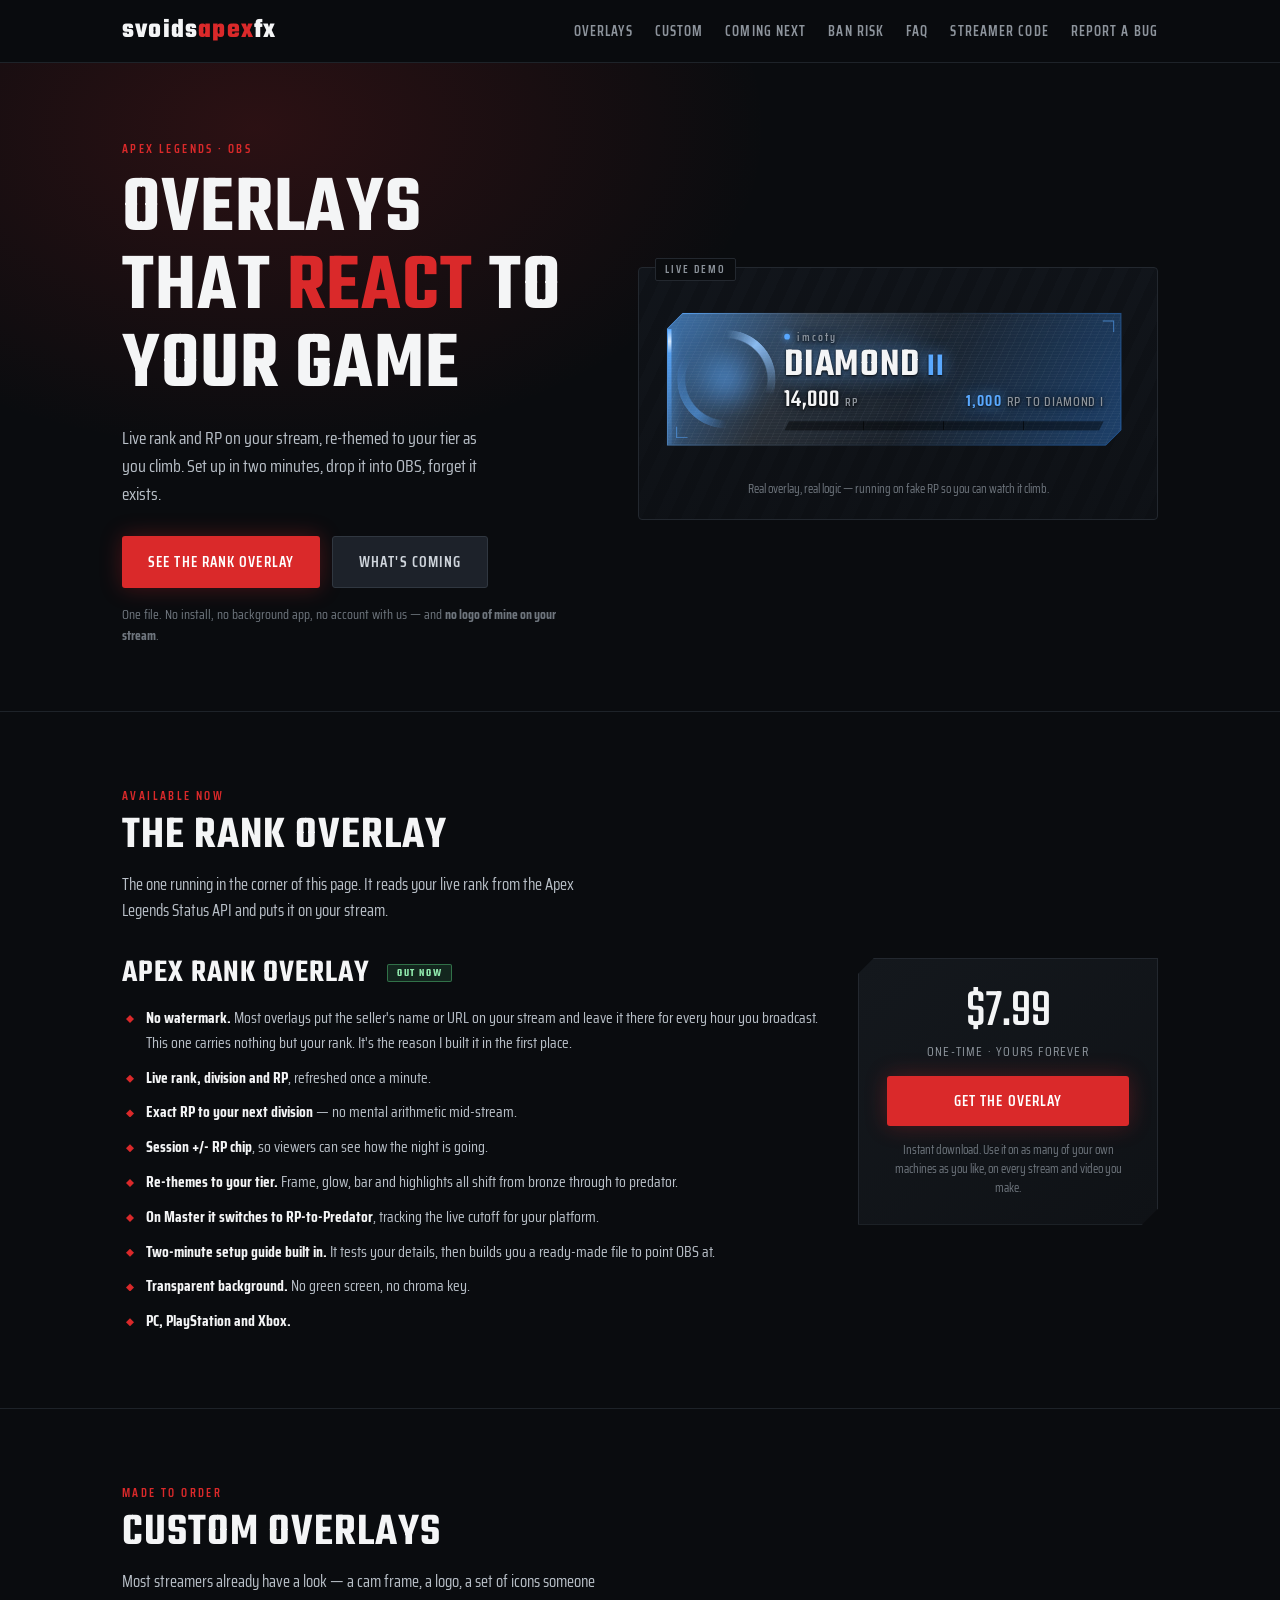
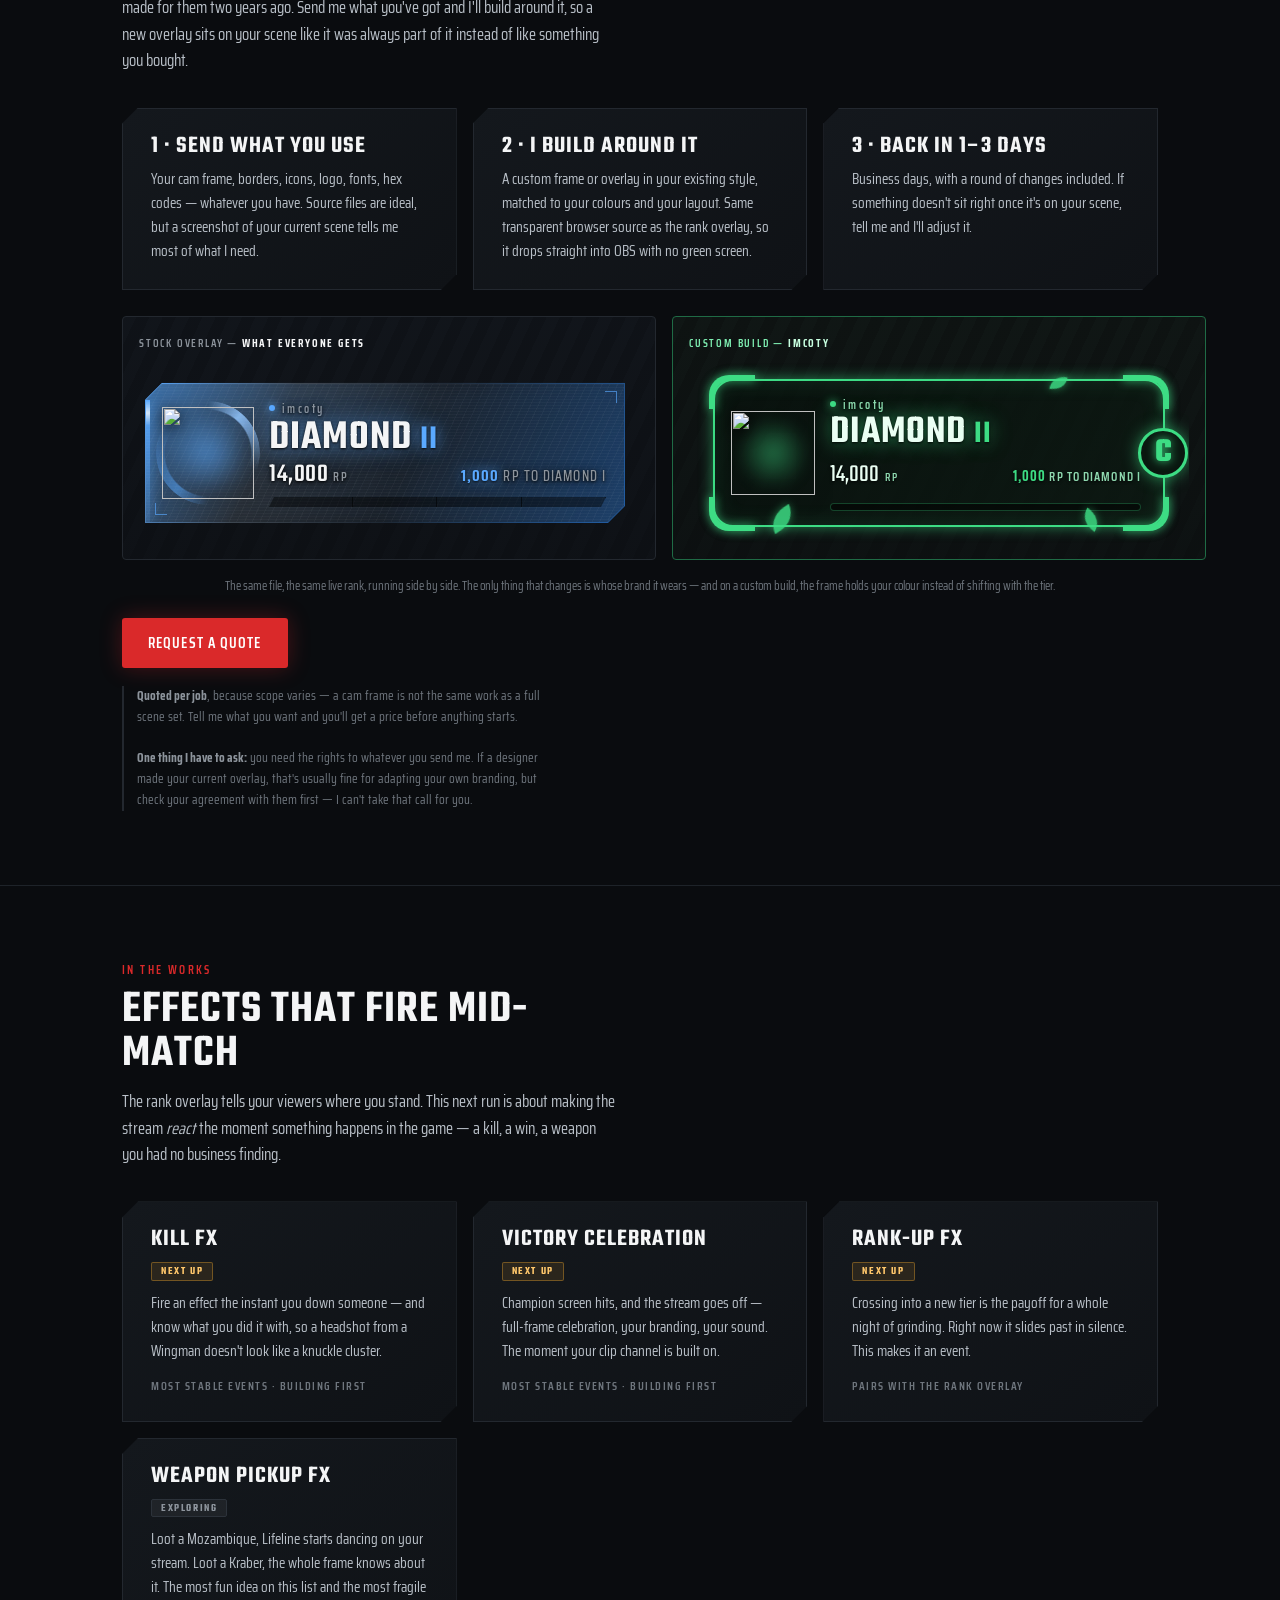
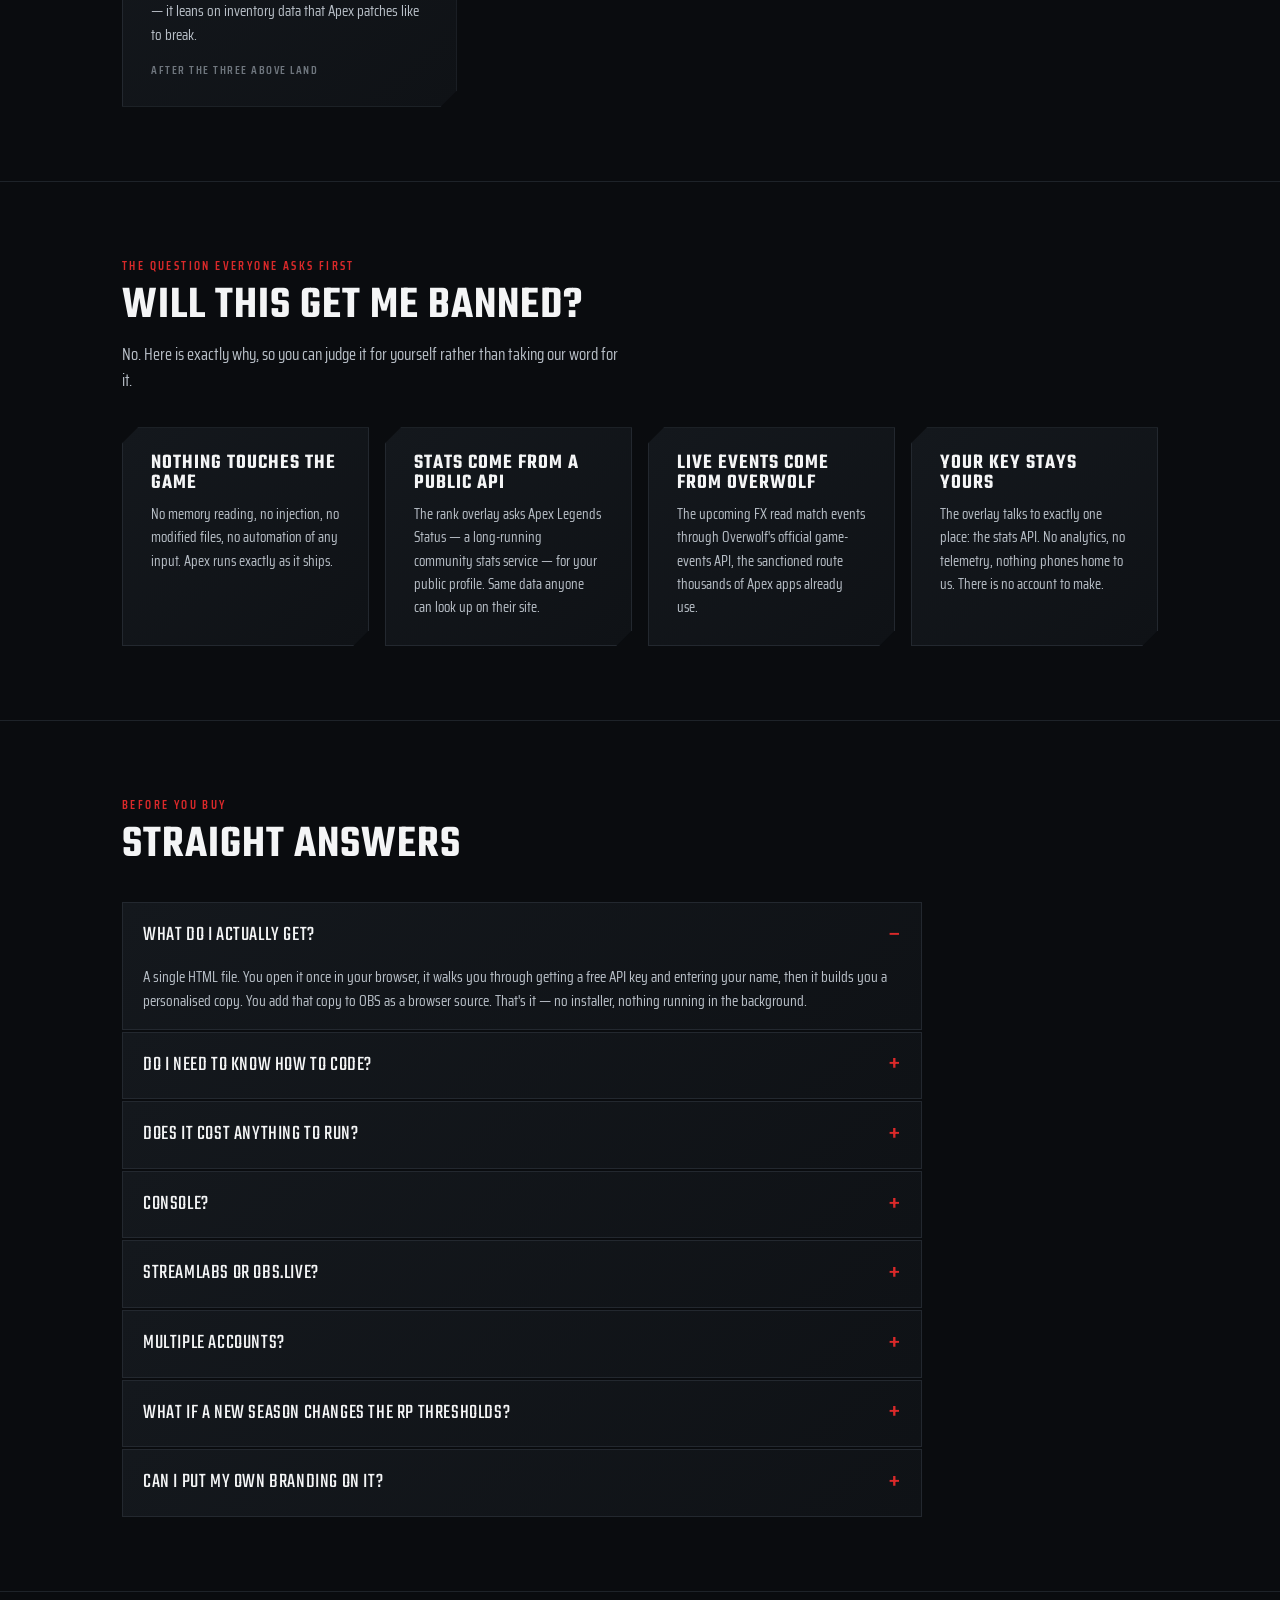
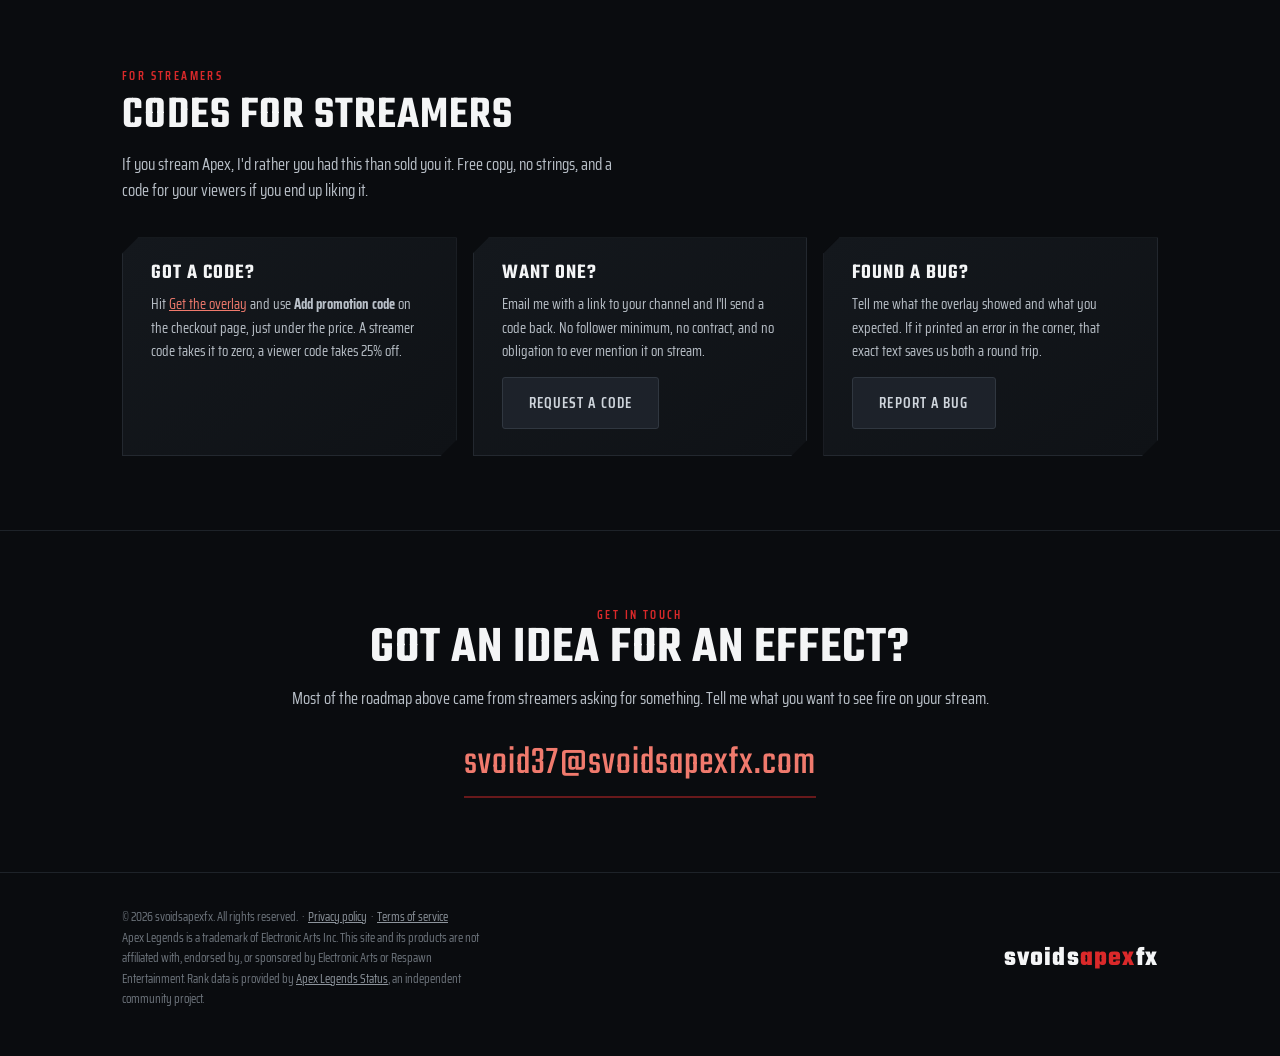
==== index.html @ 945fd7d3 "Show stock and custom builds side by side The custom example on its own asked the visitor to imagine" ====
<!DOCTYPE html>
<html lang="en">
<head>
<meta charset="UTF-8">
<meta name="viewport" content="width=device-width, initial-scale=1">
<title>svoidsapexfx — Apex Legends overlays &amp; stream FX</title>
<meta name="description" content="Live Apex Legends rank overlays and event-triggered stream effects for OBS. Built for streamers. No injection, no game memory, no ban risk.">

<!-- Open Graph / social preview -->
<meta property="og:title" content="svoidsapexfx — Apex Legends overlays &amp; stream FX">
<meta property="og:description" content="Live Apex Legends rank overlays and event-triggered stream effects for OBS.">
<meta property="og:type" content="website">
<meta property="og:url" content="https://svoidsapexfx.com/">

<link rel="preconnect" href="https://fonts.googleapis.com">
<link rel="preconnect" href="https://fonts.gstatic.com" crossorigin>
<link href="https://fonts.googleapis.com/css2?family=Teko:wght@400;500;600;700&family=Saira+Condensed:wght@400;500;600;700&display=swap" rel="stylesheet">

<style>
/* =================================================================
   svoidsapexfx.com
   Single-page site. No build step, no dependencies beyond the fonts.
   The palette and panel shapes deliberately match the rank overlay
   itself, so the site and the product look like one thing.
   ================================================================= */

:root {
  /* re-themed live by the demo widget, same as the real overlay */
  --accent: #da292a;
  --accent-rgb: 218 41 42;
  --accent-lt: #f07a6d;
  --accent-dim: #8f1d1e;

  --bg: #0a0c0f;
  --bg-2: #0d1014;
  --panel-a: #14181d;
  --panel-b: #0f1216;
  --line: #23282f;
  --line-soft: #1e2329;

  --text: #f4f5f6;
  --text-2: #b9c0c8;
  --text-3: #8d949c;
  --text-4: #6f767e;

  --display: 'Teko', 'Oswald', 'Arial Narrow', sans-serif;
  --ui: 'Saira Condensed', 'Roboto Condensed', system-ui, sans-serif;

  --wrap: 1080px;
}

* { margin: 0; padding: 0; box-sizing: border-box; }

html { scroll-behavior: smooth; }

body {
  background: var(--bg);
  color: var(--text);
  font-family: var(--ui);
  font-size: 16px;
  line-height: 1.6;
  -webkit-font-smoothing: antialiased;
  overflow-x: hidden;
}

a { color: var(--accent-lt); }

.wrap { width: 100%; max-width: var(--wrap); margin: 0 auto; padding: 0 22px; }

h1, h2, h3 {
  font-family: var(--display);
  font-weight: 600;
  line-height: .95;
  letter-spacing: 1px;
  text-transform: uppercase;
}

.eyebrow {
  font-size: 12px;
  font-weight: 600;
  letter-spacing: 2.4px;
  text-transform: uppercase;
  color: var(--accent);
}

/* ---------------- nav ---------------- */
.nav {
  position: sticky;
  top: 0;
  z-index: 50;
  background: rgba(10, 12, 15, .82);
  backdrop-filter: blur(10px);
  border-bottom: 1px solid var(--line-soft);
}
.nav .wrap {
  display: flex;
  align-items: center;
  gap: 26px;
  height: 62px;
}
.brand {
  font-family: var(--display);
  font-size: 27px;
  font-weight: 700;
  letter-spacing: 1.2px;
  text-transform: lowercase;
  color: var(--text);
  text-decoration: none;
  white-space: nowrap;
}
.brand span { color: var(--accent); }
.nav nav { margin-left: auto; display: flex; gap: 22px; }
.nav nav a {
  font-size: 14px;
  font-weight: 600;
  letter-spacing: 1.1px;
  text-transform: uppercase;
  color: var(--text-3);
  text-decoration: none;
}
.nav nav a:hover { color: var(--text); }

/* ---------------- buttons ---------------- */
.btn {
  display: inline-flex;
  align-items: center;
  justify-content: center;
  gap: 9px;
  font-family: var(--ui);
  font-size: 15px;
  font-weight: 600;
  letter-spacing: 1.1px;
  text-transform: uppercase;
  padding: 13px 26px;
  border: 0;
  border-radius: 3px;
  text-decoration: none;
  cursor: pointer;
  transition: filter .18s ease, transform .12s ease;
}
.btn:hover { filter: brightness(1.15); }
.btn:active { transform: translateY(1px); }
.btn.primary { background: var(--accent); color: #fff; box-shadow: 0 0 22px rgba(var(--accent-rgb) / .3); }
.btn.ghost { background: #1d222a; color: #cfd5dc; border: 1px solid #303740; }
.btn-row { display: flex; flex-wrap: wrap; gap: 12px; }

/* ---------------- panels ---------------- */
.panel {
  background: linear-gradient(140deg, var(--panel-a), var(--panel-b));
  border: 1px solid var(--line);
  clip-path: polygon(16px 0, 100% 0, 100% calc(100% - 16px), calc(100% - 16px) 100%, 0 100%, 0 16px);
  padding: 26px 28px;
}

/* ---------------- hero ---------------- */
.hero {
  position: relative;
  padding: 76px 0 64px;
  border-bottom: 1px solid var(--line-soft);
  overflow: hidden;
}
.hero::before {
  content: "";
  position: absolute;
  inset: -40% 40% 40% -20%;
  background: radial-gradient(closest-side, rgba(var(--accent-rgb) / .16), transparent);
  pointer-events: none;
  transition: background .8s ease;
}
.hero .wrap { position: relative; }
.hero-grid {
  display: grid;
  grid-template-columns: 1fr minmax(0, 520px);
  gap: 54px;
  align-items: center;
}
.hero h1 {
  font-size: clamp(46px, 7vw, 82px);
  margin: 14px 0 0;
}
.hero h1 em {
  font-style: normal;
  color: var(--accent);
  transition: color .8s ease;
}
.hero .lede {
  font-size: 17.5px;
  color: var(--text-2);
  margin-top: 18px;
  max-width: 46ch;
}
.hero .btn-row { margin-top: 28px; }
.hero .under {
  margin-top: 16px;
  font-size: 13.5px;
  color: var(--text-4);
}

/* ---------------- live demo ----------------
   The widget below is the real overlay: same markup, same CSS, same
   animations, lifted from the product and scoped under .overlay-shell so
   it cannot collide with the site's own classes. It renders at its native
   500x180 and is scaled to fit by fit() in the script.
   -------------------------------------------------------------------- */
.demo-stage {
  position: relative;
  padding: 26px 22px 20px;
  border: 1px solid var(--line);
  border-radius: 4px;
  background:
    linear-gradient(rgba(10,12,15,.55), rgba(10,12,15,.72)),
    repeating-linear-gradient(115deg, #1a2029 0 12px, #151a22 12px 24px);
}
.demo-stage .tag {
  position: absolute;
  top: -10px;
  left: 16px;
  font-size: 11px;
  font-weight: 600;
  letter-spacing: 2px;
  text-transform: uppercase;
  color: var(--text-3);
  background: var(--bg);
  border: 1px solid var(--line);
  border-radius: 2px;
  padding: 2px 9px;
}
.demo-stage .caption {
  margin-top: 14px;
  font-size: 12.5px;
  color: var(--text-4);
  text-align: center;
}

.overlay-scale { position: relative; width: 100%; overflow: hidden; }

.overlay-shell {
  /* the four accent vars are rewritten per tier by the script */
  --accent: #da292a;
  --accent-rgb: 218 41 42;
  --accent-lt: #f07a6d;
  --accent-dim: #8f1d1e;
  --panel-alpha: 0.45;
  --panel-a: rgba(10, 12, 15, var(--panel-alpha));
  --panel-b: rgba(24, 28, 34, var(--panel-alpha));
  --text-o: #f4f5f6;
  --text-dim: #8d949c;
  --bar-track: rgba(0, 0, 0, 0.45);

  width: 500px;
  height: 180px;
  display: flex;
  align-items: center;
  justify-content: flex-start;
  font-family: 'Saira Condensed', sans-serif;
  transform-origin: top left;
}

/* ---------- outer chamfered frame ---------- */
.overlay-shell .frame {
  width: 480px;
  margin-left: 6px;
  padding: 1px;
  background: linear-gradient(115deg,
    var(--accent) 0%,
    rgba(255,255,255,.18) 28%,
    rgba(255,255,255,.05) 55%,
    var(--accent-dim) 100%);
  clip-path: polygon(17px 0, 100% 0, 100% calc(100% - 17px), calc(100% - 17px) 100%, 0 100%, 0 17px);
  filter: drop-shadow(0 6px 18px rgba(0,0,0,.55))
          drop-shadow(0 0 14px rgb(var(--accent-rgb) / .32));
  opacity: 0;
  transform: translateY(10px) scale(.985);
  transition: opacity .55s ease, transform .55s cubic-bezier(.2,.8,.2,1),
              filter .6s ease, background .6s ease;
}
.overlay-shell .frame.show { opacity: 1; transform: none; }

/* ---------- panel ---------- */
.overlay-shell .widget {
  position: relative;
  display: flex;
  align-items: center;
  gap: 15px;
  padding: 15px 18px 15px 16px;
  background: linear-gradient(140deg, var(--panel-a), var(--panel-b));
  clip-path: polygon(16px 0, 100% 0, 100% calc(100% - 16px), calc(100% - 16px) 100%, 0 100%, 0 16px);
  overflow: hidden;
}
.overlay-shell .widget::before {
  content: '';
  position: absolute; inset: 0;
  background:
    radial-gradient(120% 140% at 0% 0%, rgb(var(--accent-rgb) / .22) 0%, transparent 58%),
    repeating-linear-gradient(115deg,
      rgba(255,255,255,.030) 0px, rgba(255,255,255,.030) 1px,
      transparent 1px, transparent 7px);
  pointer-events: none;
  transition: background .6s ease;
}
.overlay-shell .widget::after {
  content: '';
  position: absolute; inset: 0;
  background: repeating-linear-gradient(
    180deg, rgba(255,255,255,.028) 0px, rgba(255,255,255,.028) 1px,
    transparent 1px, transparent 3px);
  pointer-events: none;
}

/* left accent rail, with the travelling light */
.overlay-shell .rail {
  position: absolute;
  left: 0; top: 16px; bottom: 0;
  width: 4px;
  background: linear-gradient(180deg, var(--accent), rgb(var(--accent-rgb) / .25));
  box-shadow: 0 0 12px rgb(var(--accent-rgb) / .70);
  transition: background .6s ease, box-shadow .6s ease;
}
.overlay-shell .rail::after {
  content: '';
  position: absolute; left: 0; right: 0;
  height: 26px;
  background: linear-gradient(180deg, transparent, #fff, transparent);
  opacity: .75;
  animation: railRun 3.4s cubic-bezier(.5,0,.5,1) infinite;
}
@keyframes railRun {
  0%   { top: -30px; opacity: 0; }
  15%  { opacity: .75; }
  70%  { opacity: .75; }
  100% { top: 100%; opacity: 0; }
}

/* ---------- badge ---------- */
.overlay-shell .badge {
  position: relative;
  width: 92px; height: 92px;
  flex-shrink: 0;
  display: grid;
  place-items: center;
}
.overlay-shell .badge::before {
  content: '';
  position: absolute; inset: -6px;
  border-radius: 50%;
  background: conic-gradient(from 0deg,
    transparent 0deg,
    var(--accent-lt) 40deg,
    transparent 110deg,
    transparent 180deg,
    rgb(var(--accent-rgb) / .60) 220deg,
    transparent 300deg);
  -webkit-mask: radial-gradient(circle, transparent 58%, #000 60%);
          mask: radial-gradient(circle, transparent 58%, #000 60%);
  animation: spin 7s linear infinite;
  opacity: .9;
}
.overlay-shell .badge::after {
  content: '';
  position: absolute; inset: 8px;
  border-radius: 50%;
  background: radial-gradient(circle, rgb(var(--accent-rgb) / .55) 0%, transparent 70%);
  filter: blur(8px);
  animation: breathe 3.6s ease-in-out infinite;
}
@keyframes spin { to { transform: rotate(360deg); } }
@keyframes breathe {
  0%,100% { opacity: .45; transform: scale(.94); }
  50%     { opacity: .85; transform: scale(1.05); }
}
.overlay-shell .badge img {
  position: relative;
  z-index: 1;
  width: 100%; height: 100%;
  object-fit: contain;
  filter: drop-shadow(0 3px 8px rgba(0,0,0,.7));
  animation: float 5s ease-in-out infinite;
}
@keyframes float {
  0%,100% { transform: translateY(0); }
  50%     { transform: translateY(-3px); }
}

/* ---------- info column ---------- */
.overlay-shell .info {
  position: relative; z-index: 1; flex: 1; min-width: 0;
  text-shadow: 0 1px 3px rgba(0,0,0,.95), 0 0 10px rgba(0,0,0,.7);
}
.overlay-shell .player {
  font-size: 12px;
  font-weight: 600;
  letter-spacing: 2.4px;
  /* the product uppercases the name; the demo account is styled lowercase */
  text-transform: none;
  color: var(--text-dim);
  display: flex;
  align-items: center;
  gap: 7px;
  margin-bottom: 1px;
}
.overlay-shell .dot {
  width: 6px; height: 6px; border-radius: 50%;
  background: var(--accent);
  box-shadow: 0 0 8px var(--accent);
  animation: blink 2s ease-in-out infinite;
}
@keyframes blink { 0%,100% { opacity: 1; } 50% { opacity: .25; } }

.overlay-shell .rank-name {
  font-family: 'Teko', sans-serif;
  font-size: 42px;
  font-weight: 600;
  line-height: .92;
  color: var(--text-o);
  text-transform: uppercase;
  letter-spacing: 1px;
  text-shadow: 0 1px 3px rgba(0,0,0,.95), 0 0 22px rgb(var(--accent-rgb) / .55);
  display: flex;
  align-items: baseline;
  gap: 8px;
}
.overlay-shell .rank-name .div {
  color: var(--accent);
  font-size: 34px;
  text-shadow: 0 1px 3px rgba(0,0,0,.95), 0 0 16px rgb(var(--accent-rgb) / .80);
}

.overlay-shell .rp-line {
  display: flex;
  justify-content: space-between;
  align-items: baseline;
  gap: 10px;
  margin-top: 4px;
}
.overlay-shell .rp-current {
  font-family: 'Teko', sans-serif;
  font-size: 26px;
  font-weight: 500;
  line-height: 1;
  color: var(--text-o);
  letter-spacing: .5px;
  display: flex;
  align-items: baseline;
  gap: 5px;
}
.overlay-shell .rp-current .unit {
  font-family: 'Saira Condensed', sans-serif;
  font-size: 12px;
  font-weight: 600;
  letter-spacing: 1.6px;
  color: var(--text-dim);
}
.overlay-shell .delta {
  font-size: 12px;
  font-weight: 700;
  letter-spacing: .6px;
  padding: 1px 6px;
  border-radius: 2px;
  opacity: 0;
  transform: translateX(-4px);
  transition: opacity .4s ease, transform .4s ease;
}
.overlay-shell .delta.on { opacity: 1; transform: none; }
.overlay-shell .delta.up   { color: #5ce08a; background: rgba(92,224,138,.13); }
.overlay-shell .delta.down { color: #ff6b6b; background: rgba(255,107,107,.13); }

.overlay-shell .rp-needed {
  font-size: 14px;
  font-weight: 500;
  color: var(--text-dim);
  text-transform: uppercase;
  letter-spacing: 1.1px;
  white-space: nowrap;
}
.overlay-shell .rp-needed b {
  color: var(--accent);
  font-weight: 700;
  font-size: 16px;
  text-shadow: 0 1px 3px rgba(0,0,0,.95), 0 0 12px rgb(var(--accent-rgb) / .70);
}

/* ---------- progress bar ---------- */
.overlay-shell .bar {
  position: relative;
  margin-top: 9px;
  height: 10px;
  background: var(--bar-track);
  clip-path: polygon(5px 0, 100% 0, calc(100% - 5px) 100%, 0 100%);
  overflow: hidden;
}
.overlay-shell .bar-fill {
  position: relative;
  height: 100%;
  width: 0%;
  background: linear-gradient(90deg, var(--accent-dim), var(--accent) 65%, var(--accent-lt));
  box-shadow: 0 0 14px rgb(var(--accent-rgb) / .75);
  transition: width 1.1s cubic-bezier(.2,.8,.2,1), background .6s ease, box-shadow .6s ease;
}
.overlay-shell .bar-fill::after {
  content: '';
  position: absolute; inset: 0;
  background: linear-gradient(100deg, transparent 0%, rgba(255,255,255,.55) 50%, transparent 100%);
  background-size: 60px 100%;
  background-repeat: no-repeat;
  animation: sweep 2.6s ease-in-out infinite;
}
@keyframes sweep {
  0%   { background-position: -70px 0; }
  60%  { background-position: 110% 0; }
  100% { background-position: 110% 0; }
}
.overlay-shell .bar-ticks {
  position: absolute; inset: 0;
  background: repeating-linear-gradient(90deg,
    transparent 0, transparent calc(25% - 1px),
    rgba(0,0,0,.55) calc(25% - 1px), rgba(0,0,0,.55) 25%);
  pointer-events: none;
}

/* ---------- status / corner marks ---------- */
.overlay-shell .status {
  position: absolute;
  right: 12px; top: 7px;
  z-index: 2;
  font-size: 10px;
  font-weight: 600;
  color: var(--text-dim);
  text-transform: uppercase;
  letter-spacing: 1.6px;
  text-shadow: 0 1px 3px rgba(0,0,0,.95);
  max-width: 300px;
}
.overlay-shell .corner {
  position: absolute;
  width: 12px; height: 12px;
  border: 1px solid rgb(var(--accent-rgb) / .65);
  pointer-events: none;
  z-index: 2;
}
.overlay-shell .corner.tr { top: 7px; right: 7px; border-left: 0; border-bottom: 0; }
.overlay-shell .corner.bl { bottom: 7px; left: 9px; border-right: 0; border-top: 0; }

@keyframes rankFlash {
  0%   { filter: brightness(1); }
  25%  { filter: brightness(1.5) saturate(1.3); }
  100% { filter: brightness(1); }
}
.overlay-shell .widget.flash { animation: rankFlash .7s ease-out; }

/* ---------------- sections ---------------- */
section { padding: 74px 0; border-bottom: 1px solid var(--line-soft); }
.sec-head { max-width: 62ch; margin-bottom: 34px; }
.sec-head h2 { font-size: clamp(32px, 4.4vw, 46px); margin: 10px 0 0; }
.sec-head p { color: var(--text-2); margin-top: 12px; font-size: 16.5px; }

/* product card */
.product {
  display: grid;
  grid-template-columns: 1fr 300px;
  gap: 34px;
  align-items: start;
}
.product h3 { font-size: 32px; }
.status {
  display: inline-block;
  font-size: 11px;
  font-weight: 600;
  letter-spacing: 1.6px;
  text-transform: uppercase;
  padding: 3px 9px;
  border-radius: 2px;
  vertical-align: middle;
  margin-left: 10px;
}
.status.live { background: rgba(92,224,138,.12); border: 1px solid rgba(92,224,138,.4); color: #8fe8ac; }
.status.soon { background: rgba(255,176,46,.1); border: 1px solid rgba(255,176,46,.34); color: #ffc76b; }
.status.later { background: rgba(255,255,255,.05); border: 1px solid #2c323a; color: var(--text-3); }

.feats { list-style: none; margin-top: 18px; display: grid; gap: 10px; }
.feats li {
  position: relative;
  padding-left: 24px;
  color: var(--text-2);
  font-size: 15.5px;
}
.feats li::before {
  content: "";
  position: absolute;
  left: 4px; top: 9px;
  width: 8px; height: 8px;
  background: var(--accent);
  clip-path: polygon(50% 0, 100% 50%, 50% 100%, 0 50%);
}
.feats li b { color: var(--text); }

.buy {
  position: sticky;
  top: 84px;
  text-align: center;
}
.price {
  font-family: var(--display);
  font-size: 54px;
  line-height: 1;
  color: var(--text);
}
.price small { font-family: var(--ui); font-size: 13px; letter-spacing: 1.2px; color: var(--text-3); display: block; margin-top: 6px; text-transform: uppercase; }
.buy .btn { width: 100%; margin-top: 18px; }
.buy .fine { font-size: 12.5px; color: var(--text-4); margin-top: 14px; line-height: 1.55; }


/* ---------------- custom-build example: a streamer's own look ----------------
   Same overlay, wearing someone else's branding instead of ours: mint frame,
   rounded corner brackets, the circular mark on the edge, plant accents. The
   frame colour deliberately does NOT re-theme by tier — on a custom build the
   streamer's brand colour is the point, so only the rank content changes.
   ------------------------------------------------------------------------- */
/* stock vs custom, side by side — the comparison is the whole argument */
.compare {
  display: grid;
  grid-template-columns: 1fr 1fr;
  gap: 16px;
  margin-top: 26px;
  align-items: start;
}
@media (max-width: 980px) { .compare { grid-template-columns: 1fr; } }

.compare-label {
  display: block;
  margin-bottom: 10px;
  font-size: 11px;
  font-weight: 600;
  letter-spacing: 1.8px;
  text-transform: uppercase;
  color: var(--text-3);
}
.compare-label b { color: var(--text); }
.compare-label.green { color: #7ff0b3; }
.compare-label.green b { color: #c7ffe0; }

.compare-cell {
  position: relative;
  padding: 18px 16px 16px;
  border: 1px solid var(--line);
  border-radius: 4px;
  background:
    linear-gradient(rgba(10,12,15,.55), rgba(10,12,15,.72)),
    repeating-linear-gradient(115deg, #1a2029 0 12px, #151a22 12px 24px);
}
.compare-cell.custom {
  border-color: #1f6b45;
  background:
    linear-gradient(rgba(10,12,15,.5), rgba(10,12,15,.72)),
    repeating-linear-gradient(115deg, #16211b 0 12px, #121a15 12px 24px);
}
.compare-caption {
  margin-top: 16px;
  font-size: 12.5px;
  color: var(--text-4);
  text-align: center;
}

.coty-demo {
  position: relative;
  margin-top: 26px;
  padding: 30px 22px 20px;
  border: 1px solid var(--line);
  border-radius: 4px;
  background:
    linear-gradient(rgba(10,12,15,.5), rgba(10,12,15,.72)),
    repeating-linear-gradient(115deg, #16211b 0 12px, #121a15 12px 24px);
}
.coty-demo .tag {
  position: absolute;
  top: -10px;
  left: 16px;
  font-size: 11px;
  font-weight: 600;
  letter-spacing: 1.6px;
  text-transform: uppercase;
  color: #7ff0b3;
  background: var(--bg);
  border: 1px solid #1f6b45;
  border-radius: 2px;
  padding: 2px 9px;
}
.coty-demo .caption {
  margin-top: 16px;
  font-size: 12.5px;
  color: var(--text-4);
  text-align: center;
}

.coty-scale { position: relative; width: 100%; overflow: hidden; }

.coty-shell {
  --coty: #3ddc84;
  --coty-lt: #9dfbc8;
  --coty-dim: #1a8f56;
  width: 500px;
  height: 180px;
  display: flex;
  align-items: center;
  font-family: 'Saira Condensed', sans-serif;
  transform-origin: top left;
}

.coty-frame {
  position: relative;
  width: 452px;
  height: 148px;
  margin-left: 24px;
  border: 2px solid var(--coty);
  border-radius: 20px;
  background: linear-gradient(140deg, rgba(8,18,13,.72), rgba(12,26,18,.72));
  box-shadow:
    0 0 14px rgba(61,220,132,.55),
    inset 0 0 22px rgba(61,220,132,.13);
}

/* the thick rounded L at each corner — the signature of this frame */
.coty-corner {
  position: absolute;
  width: 46px; height: 34px;
  border: 6px solid var(--coty);
  border-radius: 20px;
  filter: drop-shadow(0 0 5px rgba(61,220,132,.75));
}
.coty-corner.tl { top: -6px; left: -6px;  border-right: 0; border-bottom: 0; border-radius: 20px 0 0 0; }
.coty-corner.tr { top: -6px; right: -6px; border-left: 0;  border-bottom: 0; border-radius: 0 20px 0 0; }
.coty-corner.bl { bottom: -6px; left: -6px;  border-right: 0; border-top: 0; border-radius: 0 0 0 20px; }
.coty-corner.br { bottom: -6px; right: -6px; border-left: 0;  border-top: 0; border-radius: 0 0 20px 0; }

/* circular mark sitting on the right edge */
.coty-mark {
  position: absolute;
  right: -25px; top: 50%;
  transform: translateY(-50%);
  width: 50px; height: 50px;
  border-radius: 50%;
  background: #0a1710;
  border: 3px solid var(--coty);
  box-shadow: 0 0 16px rgba(61,220,132,.6);
  display: grid;
  place-items: center;
  font-family: var(--display);
  font-size: 34px;
  font-weight: 700;
  line-height: 1;
  color: var(--coty);
  text-shadow: 0 0 10px rgba(61,220,132,.9);
  z-index: 3;
}

.coty-leaf {
  position: absolute;
  fill: var(--coty);
  opacity: .85;
  filter: drop-shadow(0 0 4px rgba(61,220,132,.6));
  pointer-events: none;
  z-index: 2;
}
.coty-leaf.a { width: 26px; bottom: -8px; left: 54px; transform: rotate(-14deg); }
.coty-leaf.b { width: 20px; bottom: -6px; right: 62px; transform: rotate(22deg) scaleX(-1); }
.coty-leaf.c { width: 17px; top: -7px;   right: 96px; transform: rotate(-160deg); }

.coty-inner {
  position: relative;
  z-index: 1;
  display: flex;
  align-items: center;
  gap: 15px;
  height: 100%;
  padding: 0 22px 0 16px;
}

.coty-badge {
  position: relative;
  width: 84px; height: 84px;
  flex-shrink: 0;
  display: grid;
  place-items: center;
}
.coty-badge::after {
  content: '';
  position: absolute; inset: 6px;
  border-radius: 50%;
  background: radial-gradient(circle, rgba(61,220,132,.45) 0%, transparent 70%);
  filter: blur(7px);
  animation: breathe 3.6s ease-in-out infinite;
}
.coty-badge img {
  position: relative;
  z-index: 1;
  width: 100%; height: 100%;
  object-fit: contain;
  filter: drop-shadow(0 3px 8px rgba(0,0,0,.7));
  animation: float 5s ease-in-out infinite;
}

.coty-info { flex: 1; min-width: 0; text-shadow: 0 1px 3px rgba(0,0,0,.9); }
.coty-player {
  display: flex; align-items: center; gap: 7px;
  font-size: 12px; font-weight: 600;
  letter-spacing: 2.4px;
  color: #8fd9b0;
}
.coty-dot {
  width: 6px; height: 6px; border-radius: 50%;
  background: var(--coty);
  box-shadow: 0 0 8px var(--coty);
  animation: blink 2s ease-in-out infinite;
}
.coty-rank {
  font-family: var(--display);
  font-size: 40px;
  font-weight: 600;
  line-height: .95;
  letter-spacing: 1px;
  text-transform: uppercase;
  color: #eafff3;
  text-shadow: 0 1px 3px rgba(0,0,0,.9), 0 0 20px rgba(61,220,132,.6);
  display: flex; align-items: baseline; gap: 8px;
}
.coty-rank .d { color: var(--coty); font-size: 32px; }
.coty-rp {
  display: flex; align-items: baseline; gap: 6px;
  margin-top: 3px;
  font-family: var(--display);
  font-size: 25px;
  color: #eafff3;
}
.coty-rp .u {
  font-family: var(--ui);
  font-size: 11px; font-weight: 600;
  letter-spacing: 1.6px;
  color: #8fd9b0;
}
.coty-rp .n {
  margin-left: auto;
  font-family: var(--ui);
  font-size: 12.5px; font-weight: 600;
  letter-spacing: 1.1px;
  text-transform: uppercase;
  color: #8fd9b0;
  white-space: nowrap;
}
.coty-rp .n b { color: var(--coty); font-size: 14px; }

.coty-bar {
  position: relative;
  height: 8px;
  margin-top: 8px;
  border-radius: 5px;
  background: rgba(0,0,0,.5);
  border: 1px solid rgba(61,220,132,.28);
  overflow: hidden;
}
.coty-fill {
  height: 100%;
  width: 0%;
  border-radius: 4px;
  background: linear-gradient(90deg, var(--coty-dim), var(--coty) 60%, var(--coty-lt));
  box-shadow: 0 0 12px rgba(61,220,132,.8);
  transition: width 1.1s cubic-bezier(.2,.8,.2,1);
}

/* roadmap grid */
.grid {
  display: grid;
  grid-template-columns: repeat(auto-fit, minmax(258px, 1fr));
  gap: 16px;
}
.card h3 { font-size: 24px; }
/* Own line, so a title that wraps doesn't leave one card's badge sitting
   lower than its neighbours'. */
.card h3 .status { display: block; width: fit-content; margin: 11px 0 0; }
.card p { color: var(--text-2); font-size: 15px; margin-top: 10px; }
.fineprint {
  margin-top: 18px;
  font-size: 13px;
  color: var(--text-4);
  border-left: 2px solid var(--line);
  padding-left: 13px;
  line-height: 1.6;
  max-width: 74ch;
}
.fineprint b { color: var(--text-3); }

.card .when {
  display: block;
  margin-top: 14px;
  font-size: 11.5px;
  font-weight: 600;
  letter-spacing: 1.5px;
  text-transform: uppercase;
  color: var(--text-4);
}

/* trust section */
.trust { display: grid; grid-template-columns: repeat(auto-fit, minmax(240px, 1fr)); gap: 16px; }
.trust .panel h3 { font-size: 21px; color: var(--text); }
.trust .panel p { color: var(--text-2); font-size: 14.5px; margin-top: 9px; }

/* faq */
.faq { display: grid; gap: 2px; max-width: 800px; }
.faq details {
  background: linear-gradient(140deg, var(--panel-a), var(--panel-b));
  border: 1px solid var(--line);
  padding: 16px 20px;
}
.faq summary {
  cursor: pointer;
  font-family: var(--display);
  font-size: 21px;
  letter-spacing: .6px;
  text-transform: uppercase;
  list-style: none;
  display: flex;
  justify-content: space-between;
  gap: 16px;
  align-items: center;
}
.faq summary::-webkit-details-marker { display: none; }
.faq summary::after { content: "+"; color: var(--accent); font-size: 26px; line-height: 1; }
.faq details[open] summary::after { content: "\2212"; }
.faq details p { color: var(--text-2); font-size: 15px; margin-top: 12px; }

/* contact */
.contact { text-align: center; }
.contact h2 { font-size: clamp(34px, 5vw, 52px); }
.contact p { color: var(--text-2); margin-top: 12px; font-size: 16.5px; }
.mail {
  display: inline-block;
  font-family: var(--display);
  font-size: clamp(26px, 4.4vw, 40px);
  letter-spacing: 1px;
  color: var(--accent-lt);
  text-decoration: none;
  margin-top: 20px;
  border-bottom: 2px solid rgba(var(--accent-rgb) / .45);
}
.mail:hover { color: #fff; border-bottom-color: var(--accent); }

/* footer */
footer { padding: 34px 0 46px; }
footer .wrap { display: flex; flex-wrap: wrap; gap: 18px; justify-content: space-between; align-items: center; }
footer p { font-size: 12.5px; color: var(--text-4); line-height: 1.65; max-width: 62ch; }
footer a { color: var(--text-3); }

/* ---------------- responsive ---------------- */
@media (max-width: 900px) {
  .hero-grid { grid-template-columns: 1fr; gap: 40px; }
  .product { grid-template-columns: 1fr; }
  .buy { position: static; }
  .nav nav { gap: 16px; }
  .nav nav a { font-size: 13px; }
}
@media (max-width: 640px) {
  .nav .wrap { height: auto; padding-top: 12px; padding-bottom: 12px; flex-wrap: wrap; gap: 10px 18px; }
  .nav nav { margin-left: 0; width: 100%; flex-wrap: wrap; gap: 14px; }
  section { padding: 56px 0; }
  .hero { padding: 52px 0 46px; }
  .btn { width: 100%; }
}

@media (prefers-reduced-motion: reduce) {
  * { animation: none !important; transition: none !important; }
  html { scroll-behavior: auto; }
}
</style>
</head>
<body>

<header class="nav">
  <div class="wrap">
    <a class="brand" href="#top">svoids<span>apex</span>fx</a>
    <nav>
      <a href="#overlays">Overlays</a>
      <a href="#custom">Custom</a>
      <a href="#next">Coming next</a>
      <a href="#safe">Ban risk</a>
      <a href="#faq">FAQ</a>
      <a href="#streamers">Streamer code</a>
      <a href="mailto:svoid37@svoidsapexfx.com?subject=Bug%20report%20%E2%80%94%20Apex%20Rank%20Overlay">Report a bug</a>
    </nav>
  </div>
</header>

<!-- ======================= HERO ======================= -->
<div class="hero" id="top">
  <div class="wrap">
    <div class="hero-grid">
      <div>
        <div class="eyebrow">Apex Legends · OBS</div>
        <h1>Overlays that <em>react</em> to your game</h1>
        <p class="lede">
          Live rank and RP on your stream, re-themed to your tier as you climb.
          Set up in two minutes, drop it into OBS, forget it exists.
        </p>
        <div class="btn-row">
          <a class="btn primary" href="#overlays">See the rank overlay</a>
          <a class="btn ghost" href="#next">What's coming</a>
        </div>
        <p class="under">
          One file. No install, no background app, no account with us —
          and <b>no logo of mine on your stream</b>.
        </p>
      </div>

      <div class="demo-stage">
        <span class="tag">Live demo</span>
        <div class="overlay-scale" id="oScale">
          <div class="overlay-shell" id="oShell">
            <div class="frame show">
              <div class="widget" id="wWidget">
                <div class="rail"></div>
                <span class="corner tr"></span>
                <span class="corner bl"></span>

                <div class="badge"><img id="wImg" src="" alt=""></div>

                <div class="info">
                  <div class="player"><span class="dot"></span><span>imcoty</span></div>
                  <div class="rank-name">
                    <span id="wTier">GOLD</span><span class="div" id="wDiv">IV</span>
                  </div>
                  <div class="rp-line">
                    <div class="rp-current">
                      <span id="wRp">0</span><span class="unit">RP</span>
                      <span class="delta" id="wDelta"></span>
                    </div>
                    <div class="rp-needed" id="wNeeded"></div>
                  </div>
                  <div class="bar">
                    <div class="bar-fill" id="wBar"></div>
                    <div class="bar-ticks"></div>
                  </div>
                </div>

                <div class="status" id="wStatus"></div>
              </div>
            </div>
          </div>
        </div>
        <p class="caption">Real overlay, real logic — running on fake RP so you can watch it climb.</p>
      </div>
    </div>
  </div>
</div>

<!-- ======================= PRODUCT ======================= -->
<section id="overlays">
  <div class="wrap">
    <div class="sec-head">
      <div class="eyebrow">Available now</div>
      <h2>The rank overlay</h2>
      <p>The one running in the corner of this page. It reads your live rank from the Apex Legends Status API and puts it on your stream.</p>
    </div>

    <div class="product">
      <div>
        <h3>Apex Rank Overlay <span class="status live">Out now</span></h3>
        <ul class="feats">
          <li><b>No watermark.</b> Most overlays put the seller's name or URL on your
              stream and leave it there for every hour you broadcast. This one carries
              nothing but your rank. It's the reason I built it in the first place.</li>
          <li><b>Live rank, division and RP</b>, refreshed once a minute.</li>
          <li><b>Exact RP to your next division</b> — no mental arithmetic mid-stream.</li>
          <li><b>Session +/- RP chip</b>, so viewers can see how the night is going.</li>
          <li><b>Re-themes to your tier.</b> Frame, glow, bar and highlights all shift from bronze through to predator.</li>
          <li><b>On Master it switches to RP-to-Predator</b>, tracking the live cutoff for your platform.</li>
          <li><b>Two-minute setup guide built in.</b> It tests your details, then builds you a ready-made file to point OBS at.</li>
          <li><b>Transparent background.</b> No green screen, no chroma key.</li>
          <li><b>PC, PlayStation and Xbox.</b></li>
        </ul>
      </div>

      <aside class="panel buy">
        <div class="price">$7.99<small>one-time · yours forever</small></div>
        <a class="btn primary" href="https://buy.stripe.com/aFa9AU5Ge02jg4T5XG6EU00" id="buyBtn">Get the overlay</a>
        <p class="fine">
          Instant download. Use it on as many of your own machines as you like,
          on every stream and video you make.
        </p>
      </aside>
    </div>
  </div>
</section>

<!-- ======================= CUSTOM ======================= -->
<section id="custom">
  <div class="wrap">
    <div class="sec-head">
      <div class="eyebrow">Made to order</div>
      <h2>Custom overlays</h2>
      <p>
        Most streamers already have a look — a cam frame, a logo, a set of icons
        someone made for them two years ago. Send me what you've got and I'll build
        around it, so a new overlay sits on your scene like it was always part of it
        instead of like something you bought.
      </p>
    </div>

    <div class="grid">
      <div class="panel card">
        <h3>1 · Send what you use</h3>
        <p>
          Your cam frame, borders, icons, logo, fonts, hex codes — whatever you have.
          Source files are ideal, but a screenshot of your current scene tells me most
          of what I need.
        </p>
      </div>
      <div class="panel card">
        <h3>2 · I build around it</h3>
        <p>
          A custom frame or overlay in your existing style, matched to your colours and
          your layout. Same transparent browser source as the rank overlay, so it drops
          straight into OBS with no green screen.
        </p>
      </div>
      <div class="panel card">
        <h3>3 · Back in 1–3 days</h3>
        <p>
          Business days, with a round of changes included. If something doesn't sit
          right once it's on your scene, tell me and I'll adjust it.
        </p>
      </div>
    </div>


    <div class="compare">
      <div class="compare-cell">
        <span class="compare-label">Stock overlay — <b>what everyone gets</b></span>
        <div class="overlay-scale" id="s2Scale">
          <div class="overlay-shell" id="s2Shell">
            <div class="frame show">
              <div class="widget" id="s2Widget">
                <div class="rail"></div>
                <span class="corner tr"></span>
                <span class="corner bl"></span>
                <div class="badge"><img id="s2Img" src="" alt=""></div>
                <div class="info">
                  <div class="player"><span class="dot"></span><span>imcoty</span></div>
                  <div class="rank-name">
                    <span id="s2Tier">MASTER</span><span class="div" id="s2Div"></span>
                  </div>
                  <div class="rp-line">
                    <div class="rp-current">
                      <span id="s2Rp">0</span><span class="unit">RP</span>
                    </div>
                    <div class="rp-needed" id="s2Needed"></div>
                  </div>
                  <div class="bar">
                    <div class="bar-fill" id="s2Bar"></div>
                    <div class="bar-ticks"></div>
                  </div>
                </div>
              </div>
            </div>
          </div>
        </div>
      </div>
      <div class="compare-cell custom">
        <span class="compare-label green">Custom build — <b>imcoty</b></span>
        <div class="coty-scale" id="cScale">
          <div class="coty-shell" id="cShell">
            <div class="coty-frame">
              <span class="coty-corner tl"></span>
              <span class="coty-corner tr"></span>
              <span class="coty-corner bl"></span>
              <span class="coty-corner br"></span>
              <span class="coty-mark">C</span>
              <svg class="coty-leaf a" viewBox="0 0 28 30" aria-hidden="true"><path d="M3 29C1 17 7 6 25 1c2 13-5 24-22 28z"/></svg>
              <svg class="coty-leaf b" viewBox="0 0 28 30" aria-hidden="true"><path d="M3 29C1 17 7 6 25 1c2 13-5 24-22 28z"/></svg>
              <svg class="coty-leaf c" viewBox="0 0 28 30" aria-hidden="true"><path d="M3 29C1 17 7 6 25 1c2 13-5 24-22 28z"/></svg>

              <div class="coty-inner">
                <div class="coty-badge"><img id="cImg" src="" alt=""></div>
                <div class="coty-info">
                  <div class="coty-player"><span class="coty-dot"></span><span>imcoty</span></div>
                  <div class="coty-rank"><span id="cTier">MASTER</span><span class="d" id="cDiv"></span></div>
                  <div class="coty-rp">
                    <span id="cRp">0</span><span class="u">RP</span>
                    <span class="n" id="cNeeded"></span>
                  </div>
                  <div class="coty-bar"><div class="coty-fill" id="cBar"></div></div>
                </div>
              </div>
            </div>
          </div>
        </div>
      </div>
    </div>

    <p class="compare-caption">
      The same file, the same live rank, running side by side. The only thing that
      changes is whose brand it wears — and on a custom build, the frame holds your
      colour instead of shifting with the tier.
    </p>

    <div class="btn-row" style="margin-top:22px">
      <a class="btn primary" href="mailto:svoid37@svoidsapexfx.com?subject=Custom%20overlay%20quote&amp;body=Channel%20link%3A%0AWhat%20I%20already%20have%20%28frame%2C%20icons%2C%20logo%2C%20colours%29%3A%0AWhat%20I%27m%20after%3A%0AWhen%20I%20need%20it%3A%0A">Request a quote</a>
    </div>

    <p class="fineprint">
      <b>Quoted per job</b>, because scope varies — a cam frame is not the same work as a
      full scene set. Tell me what you want and you'll get a price before anything starts.
      <br><br>
      <b>One thing I have to ask:</b> you need the rights to whatever you send me. If a
      designer made your current overlay, that's usually fine for adapting your own
      branding, but check your agreement with them first — I can't take that call for you.
    </p>
  </div>
</section>

<!-- ======================= ROADMAP ======================= -->
<section id="next">
  <div class="wrap">
    <div class="sec-head">
      <div class="eyebrow">In the works</div>
      <h2>Effects that fire mid-match</h2>
      <p>
        The rank overlay tells your viewers where you stand. This next run is about
        making the stream <em>react</em> the moment something happens in the game —
        a kill, a win, a weapon you had no business finding.
      </p>
    </div>

    <div class="grid">
      <div class="panel card">
        <h3>Kill FX <span class="status soon">Next up</span></h3>
        <p>
          Fire an effect the instant you down someone — and know what you did it with,
          so a headshot from a Wingman doesn't look like a knuckle cluster.
        </p>
        <span class="when">Most stable events · building first</span>
      </div>

      <div class="panel card">
        <h3>Victory celebration <span class="status soon">Next up</span></h3>
        <p>
          Champion screen hits, and the stream goes off — full-frame celebration,
          your branding, your sound. The moment your clip channel is built on.
        </p>
        <span class="when">Most stable events · building first</span>
      </div>

      <div class="panel card">
        <h3>Rank-up FX <span class="status soon">Next up</span></h3>
        <p>
          Crossing into a new tier is the payoff for a whole night of grinding.
          Right now it slides past in silence. This makes it an event.
        </p>
        <span class="when">Pairs with the rank overlay</span>
      </div>

      <div class="panel card">
        <h3>Weapon pickup FX <span class="status later">Exploring</span></h3>
        <p>
          Loot a Mozambique, Lifeline starts dancing on your stream. Loot a Kraber,
          the whole frame knows about it. The most fun idea on this list and the
          most fragile — it leans on inventory data that Apex patches like to break.
        </p>
        <span class="when">After the three above land</span>
      </div>
    </div>
  </div>
</section>

<!-- ======================= TRUST ======================= -->
<section id="safe">
  <div class="wrap">
    <div class="sec-head">
      <div class="eyebrow">The question everyone asks first</div>
      <h2>Will this get me banned?</h2>
      <p>No. Here is exactly why, so you can judge it for yourself rather than taking our word for it.</p>
    </div>

    <div class="trust">
      <div class="panel">
        <h3>Nothing touches the game</h3>
        <p>
          No memory reading, no injection, no modified files, no automation of any
          input. Apex runs exactly as it ships.
        </p>
      </div>
      <div class="panel">
        <h3>Stats come from a public API</h3>
        <p>
          The rank overlay asks Apex Legends Status — a long-running community stats
          service — for your public profile. Same data anyone can look up on their site.
        </p>
      </div>
      <div class="panel">
        <h3>Live events come from Overwolf</h3>
        <p>
          The upcoming FX read match events through Overwolf's official game-events
          API, the sanctioned route thousands of Apex apps already use.
        </p>
      </div>
      <div class="panel">
        <h3>Your key stays yours</h3>
        <p>
          The overlay talks to exactly one place: the stats API. No analytics, no
          telemetry, nothing phones home to us. There is no account to make.
        </p>
      </div>
    </div>
  </div>
</section>

<!-- ======================= FAQ ======================= -->
<section id="faq">
  <div class="wrap">
    <div class="sec-head">
      <div class="eyebrow">Before you buy</div>
      <h2>Straight answers</h2>
    </div>

    <div class="faq">
      <details open>
        <summary>What do I actually get?</summary>
        <p>
          A single HTML file. You open it once in your browser, it walks you through
          getting a free API key and entering your name, then it builds you a
          personalised copy. You add that copy to OBS as a browser source. That's it —
          no installer, nothing running in the background.
        </p>
      </details>
      <details>
        <summary>Do I need to know how to code?</summary>
        <p>
          No. You never open it in a text editor. The built-in setup guide handles
          everything and tells you exactly what's wrong if something doesn't connect.
        </p>
      </details>
      <details>
        <summary>Does it cost anything to run?</summary>
        <p>
          No. The stats API key is free, and the overlay makes one request a minute —
          nowhere near the free tier's limit, even with several overlays open.
        </p>
      </details>
      <details>
        <summary>Console?</summary>
        <p>
          Yes. Pick PlayStation or Xbox during setup. You still run OBS on a PC; the
          overlay just looks up your console account.
        </p>
      </details>
      <details>
        <summary>Streamlabs or OBS.Live?</summary>
        <p>Both work. They use the same browser source under the hood.</p>
      </details>
      <details>
        <summary>Multiple accounts?</summary>
        <p>
          Run the setup guide once per account. Each run builds its own file, named
          after that player, so they can't overwrite each other. Add a browser source
          for each — there's no limit.
        </p>
      </details>
      <details>
        <summary>What if a new season changes the RP thresholds?</summary>
        <p>
          There's a plain table of tier costs near the bottom of the file you can edit
          in Notepad — and updates go out when Respawn changes them.
        </p>
      </details>
      <details>
        <summary>Can I put my own branding on it?</summary>
        <p>
          Yes — it's plain HTML and CSS, and modifying your copy for your own streams
          is explicitly allowed. Reselling it or passing it around isn't.
        </p>
        <p>
          Mine is the branding that <em>isn't</em> there. Plenty of overlays sit on your
          stream advertising the shop that sold them for as long as you're live. This one
          shows your rank and nothing else — the space is yours to use or leave empty.
        </p>
      </details>
    </div>
  </div>
</section>

<!-- ======================= STREAMERS ======================= -->
<section id="streamers">
  <div class="wrap">
    <div class="sec-head">
      <div class="eyebrow">For streamers</div>
      <h2>Codes for streamers</h2>
      <p>
        If you stream Apex, I'd rather you had this than sold you it. Free copy,
        no strings, and a code for your viewers if you end up liking it.
      </p>
    </div>

    <div class="trust">
      <div class="panel">
        <h3>Got a code?</h3>
        <p>
          Hit <a href="#overlays">Get the overlay</a> and use <b>Add promotion code</b> on
          the checkout page, just under the price. A streamer code takes it to zero; a
          viewer code takes 25% off.
        </p>
      </div>
      <div class="panel">
        <h3>Want one?</h3>
        <p>
          Email me with a link to your channel and I'll send a code back. No follower
          minimum, no contract, and no obligation to ever mention it on stream.
        </p>
        <p style="margin-top:14px">
          <a class="btn ghost" href="mailto:svoid37@svoidsapexfx.com?subject=Streamer%20code%20request&amp;body=Channel%20link%3A%0AIn-game%20name%3A%0APlatform%3A%0A">
            Request a code
          </a>
        </p>
      </div>
      <div class="panel">
        <h3>Found a bug?</h3>
        <p>
          Tell me what the overlay showed and what you expected. If it printed an
          error in the corner, that exact text saves us both a round trip.
        </p>
        <p style="margin-top:14px">
          <a class="btn ghost" href="mailto:svoid37@svoidsapexfx.com?subject=Bug%20report%20%E2%80%94%20Apex%20Rank%20Overlay&amp;body=What%20happened%3A%0AWhat%20I%20expected%3A%0AError%20text%20in%20the%20corner%2C%20if%20any%3A%0APlatform%20%28PC%20%2F%20PS%20%2F%20Xbox%29%3A%0A">
            Report a bug
          </a>
        </p>
      </div>
    </div>
  </div>
</section>

<!-- ======================= CONTACT ======================= -->
<section id="contact" class="contact">
  <div class="wrap">
    <div class="eyebrow">Get in touch</div>
    <h2>Got an idea for an effect?</h2>
    <p>
      Most of the roadmap above came from streamers asking for something.
      Tell me what you want to see fire on your stream.
    </p>
    <a class="mail" href="mailto:svoid37@svoidsapexfx.com">svoid37@svoidsapexfx.com</a>
  </div>
</section>

<footer>
  <div class="wrap">
    <p>
      &copy; <span id="yr">2026</span> svoidsapexfx. All rights reserved.
      &nbsp;·&nbsp; <a href="/privacy.html">Privacy policy</a>
      &nbsp;·&nbsp; <a href="/terms.html">Terms of service</a>
      <br>
      Apex Legends is a trademark of Electronic Arts Inc. This site and its products
      are not affiliated with, endorsed by, or sponsored by Electronic Arts or Respawn
      Entertainment. Rank data is provided by
      <a href="https://apexlegendsstatus.com" target="_blank" rel="noopener">Apex Legends Status</a>,
      an independent community project.
    </p>
    <a class="brand" href="#top">svoids<span>apex</span>fx</a>
  </div>
</footer>

<script>
/* =================================================================
   LIVE DEMO
   Same tier table and the same maths as the real overlay, driven by
   fake RP that climbs on a loop. Nothing here is faked past the
   numbers — if the product's thresholds change, this changes too.
   ================================================================= */
const TIERS = [
  { name: "Rookie",   start: 0,     steps: [250,  250,  250,  250 ] },
  { name: "Bronze",   start: 1000,  steps: [500,  500,  500,  500 ] },
  { name: "Silver",   start: 3000,  steps: [500,  500,  500,  1000] },
  { name: "Gold",     start: 5500,  steps: [750,  750,  750,  750 ] },
  { name: "Platinum", start: 8500,  steps: [750,  750,  1000, 1000] },
  { name: "Diamond",  start: 12000, steps: [1000, 1000, 1000, 1000] },
  { name: "Master",   start: 16000, steps: []                       }
];

/* [bright, dim] per tier — the widget re-themes itself to these */
const TIER_COLORS = {
  rookie:   ["#9aa2ab", "#5c636b"],
  bronze:   ["#d08a45", "#8a5522"],
  silver:   ["#cfd8e3", "#7d8794"],
  gold:     ["#f5c451", "#a8792a"],
  platinum: ["#49d6c8", "#1d7d78"],
  diamond:  ["#5aa9ff", "#2360a8"],
  master:   ["#b061ff", "#5f2a9c"],
  predator: ["#ff3b30", "#8f1d1e"]
};

/* Badge art, from the same stats API the overlay itself reads.
   Rookie->Diamond are <tier><division>; Master and Predator have no
   divisions and are one file each. If the CDN fails the image is hidden
   rather than leaving a broken icon on the page. */
const RANK_CDN = "https://api.mozambiquehe.re/assets/ranks/";
function badgeUrl(tierName, div) {
  const t = tierName.toLowerCase();
  if (t === "apex predator") return RANK_CDN + "apexpredator1.png";
  if (t === "master")        return RANK_CDN + "master1.png";
  return RANK_CDN + t + div + ".png";
}

const TICK_MS     = 3200;   /* one "match" — slow enough to read the count-up */
const DEMO_FLOOR  = 14000;  /* Diamond II: where the loop starts and restarts */
const PRED_CUTOFF = 19000;  /* demo-only; the product reads the live cutoff   */
const LADDER_TOP  = 750;

const ROMAN = { 1: "I", 2: "II", 3: "III", 4: "IV" };
const $ = id => document.getElementById(id);

/* Where does this RP total sit? Tier, division, and progress through it. */
function place(rp) {
  let i = 0;
  for (let t = 0; t < TIERS.length; t++) if (rp >= TIERS[t].start) i = t;
  const tier = TIERS[i];

  if (!tier.steps.length) {                       // Master: no divisions
    return {
      tier, div: 0,
      into: Math.min(1, (rp - tier.start) / (PRED_CUTOFF - tier.start)),
      needed: Math.max(0, PRED_CUTOFF - rp),
      next: "PRED"
    };
  }
  let floor = tier.start;
  for (let d = 0; d < tier.steps.length; d++) {
    const ceil = floor + tier.steps[d];
    if (rp < ceil) {
      const nextName = d === tier.steps.length - 1
        ? TIERS[i + 1].name.toUpperCase()
        : tier.name.toUpperCase() + " " + ROMAN[4 - d - 1];
      return {
        tier, div: 4 - d,
        into: (rp - floor) / (ceil - floor),
        needed: ceil - rp,
        next: nextName
      };
    }
    floor = ceil;
  }
  return { tier, div: 1, into: 1, needed: 0, next: null };
}

/* RP at which the current division ends. Gains are clamped to this so the
   demo steps through every rank instead of skipping past one. */
function nextBoundary(rp) {
  let i = 0;
  for (let t = 0; t < TIERS.length; t++) if (rp >= TIERS[t].start) i = t;
  const tier = TIERS[i];
  if (!tier.steps.length) return PRED_CUTOFF;
  let floor = tier.start;
  for (let d = 0; d < tier.steps.length; d++) {
    const ceil = floor + tier.steps[d];
    if (rp < ceil) return ceil;
    floor = ceil;
  }
  return PRED_CUTOFF;
}

function hexToRgb(hex) {
  const n = parseInt(hex.slice(1), 16);
  return [(n >> 16) & 255, (n >> 8) & 255, n & 255].join(" ");
}
function lighten(hex, amt) {
  const n = parseInt(hex.slice(1), 16);
  const ch = [(n >> 16) & 255, (n >> 8) & 255, n & 255]
    .map(c => Math.round(c + (255 - c) * amt));
  return "#" + ch.map(c => c.toString(16).padStart(2, "0")).join("");
}

/* The product's own count-up, verbatim. */
function animateNumber(el, from, to, dur = 900) {
  if (from === to) { el.textContent = to.toLocaleString(); return; }
  const t0 = performance.now();
  const step = now => {
    const p = Math.min(1, (now - t0) / dur);
    const eased = 1 - Math.pow(1 - p, 3);
    el.textContent = Math.round(from + (to - from) * eased).toLocaleString();
    if (p < 1) requestAnimationFrame(step);
  };
  requestAnimationFrame(step);
}

let rp        = DEMO_FLOOR;
let lastRp    = DEMO_FLOOR;
let ladder    = null;   // null until Predator, then the worldwide position
let holdTicks = 0;      // linger on #1 before restarting
let lastKey   = "";
let lastBadge = "";
const shell  = $("oShell");
const widget = $("wWidget");
const img    = $("wImg");

img.addEventListener("error", () => { img.style.visibility = "hidden"; });
img.addEventListener("load",  () => { img.style.visibility = "visible"; });

/* Render at native 500x180 and scale to whatever room the column has, so
   the demo is pixel-for-pixel the real overlay at any screen width. */
function fit() {
  scaleTo($("oScale"), shell);
  scaleTo($("s2Scale"), $("s2Shell"));
  scaleTo($("cScale"), $("cShell"));
}

/* Render at native 500x180 and scale to the room available, so both widgets
   stay pixel-for-pixel the real overlay at any screen width. */
function scaleTo(wrap, el) {
  if (!wrap || !el) return;
  const s = Math.min(1, wrap.clientWidth / 500);
  el.style.transform = "scale(" + s + ")";
  wrap.style.height = Math.round(180 * s) + "px";
}

function paint(gain) {
  const pred = ladder !== null;
  const p = place(rp);
  const key = pred ? "predator" : p.tier.name.toLowerCase();
  const [bright, dim] = TIER_COLORS[key];

  if (key !== lastKey) {                           // promoted — re-theme
    /* Scoped to the widget on purpose. Letting the tier colour reach :root
       would drag the brand red off the site's buttons with it. */
    const sc = shell.style;
    sc.setProperty("--accent", bright);
    sc.setProperty("--accent-rgb", hexToRgb(bright));
    sc.setProperty("--accent-lt", lighten(bright, .35));
    sc.setProperty("--accent-dim", dim);
    lastKey = key;
  }

  const url = pred ? badgeUrl("apex predator", 0) : badgeUrl(p.tier.name, p.div);
  if (url !== lastBadge) { lastBadge = url; img.src = url; }

  $("wTier").textContent = pred ? "APEX PREDATOR" : p.tier.name.toUpperCase();
  $("wDiv").textContent  = (!pred && p.div) ? ROMAN[p.div] : "";

  animateNumber($("wRp"), lastRp, rp);
  lastRp = rp;

  if (pred) {
    $("wNeeded").innerHTML = "<b>#" + ladder.toLocaleString() + "</b> WORLDWIDE";
    $("wBar").style.width =
      Math.round(((LADDER_TOP - ladder) / (LADDER_TOP - 1)) * 100) + "%";
  } else {
    $("wNeeded").innerHTML =
      "<b>" + p.needed.toLocaleString() + "</b> RP TO " + p.next;
    $("wBar").style.width = Math.round(p.into * 100) + "%";
  }

  /* The comparison pair rides the same data. The stock clone re-themes with the
     tier like the hero does; the custom build keeps its own colours, because on a
     commissioned overlay the streamer's branding is the whole point. */
  if ($("s2Tier")) {
    const sc2 = $("s2Shell").style;
    sc2.setProperty("--accent", bright);
    sc2.setProperty("--accent-rgb", hexToRgb(bright));
    sc2.setProperty("--accent-lt", lighten(bright, .35));
    sc2.setProperty("--accent-dim", dim);
    $("s2Tier").textContent = $("wTier").textContent;
    $("s2Div").textContent  = $("wDiv").textContent;
    $("s2Rp").textContent   = rp.toLocaleString();
    $("s2Needed").innerHTML = $("wNeeded").innerHTML;
    $("s2Bar").style.width  = $("wBar").style.width;
    if ($("s2Img").getAttribute("src") !== url) $("s2Img").src = url;
  }

  if ($("cTier")) {
    $("cTier").textContent = $("wTier").textContent;
    $("cDiv").textContent  = $("wDiv").textContent;
    $("cRp").textContent   = rp.toLocaleString();
    $("cNeeded").innerHTML = $("wNeeded").innerHTML;
    $("cBar").style.width  = $("wBar").style.width;
    if ($("cImg").getAttribute("src") !== url) $("cImg").src = url;
  }

  if (gain) {
    const d = $("wDelta");
    d.textContent = "+" + gain.toLocaleString();
    d.classList.add("on", "up");
    widget.classList.remove("flash");
    void widget.offsetWidth;              // restart the animation
    widget.classList.add("flash");
    setTimeout(() => d.classList.remove("on"), 2400);
  }
}

/* One match's haul. Wide spread so the widget never ticks like a metronome. */
function rpGain() {
  return 55 + Math.floor(Math.random() * 366);   // +55 .. +420
}

function tick() {
  if (ladder === 1) {                     // sat at first — hold, then restart
    if (++holdTicks < 4) return;
    rp = DEMO_FLOOR; lastRp = DEMO_FLOOR;
    ladder = null; holdTicks = 0;
    paint(0);
    return;
  }

  if (ladder === null) {
    /* Clamped to the next division line so no rank is skipped. */
    const target = Math.min(rp + rpGain(), nextBoundary(rp));
    const gain = target - rp;
    rp = target;
    if (rp >= PRED_CUTOFF) ladder = LADDER_TOP;
    paint(gain);
  } else {
    const gain = rpGain();
    rp += gain;
    const step = Math.max(1, Math.round(ladder * 0.16));  // harder near the top
    ladder = Math.max(1, ladder - step);
    paint(gain);
  }
}

fit();
addEventListener("resize", fit);
paint(0);
setInterval(tick, TICK_MS);

$("yr").textContent = new Date().getFullYear();
</script>

</body>
</html>
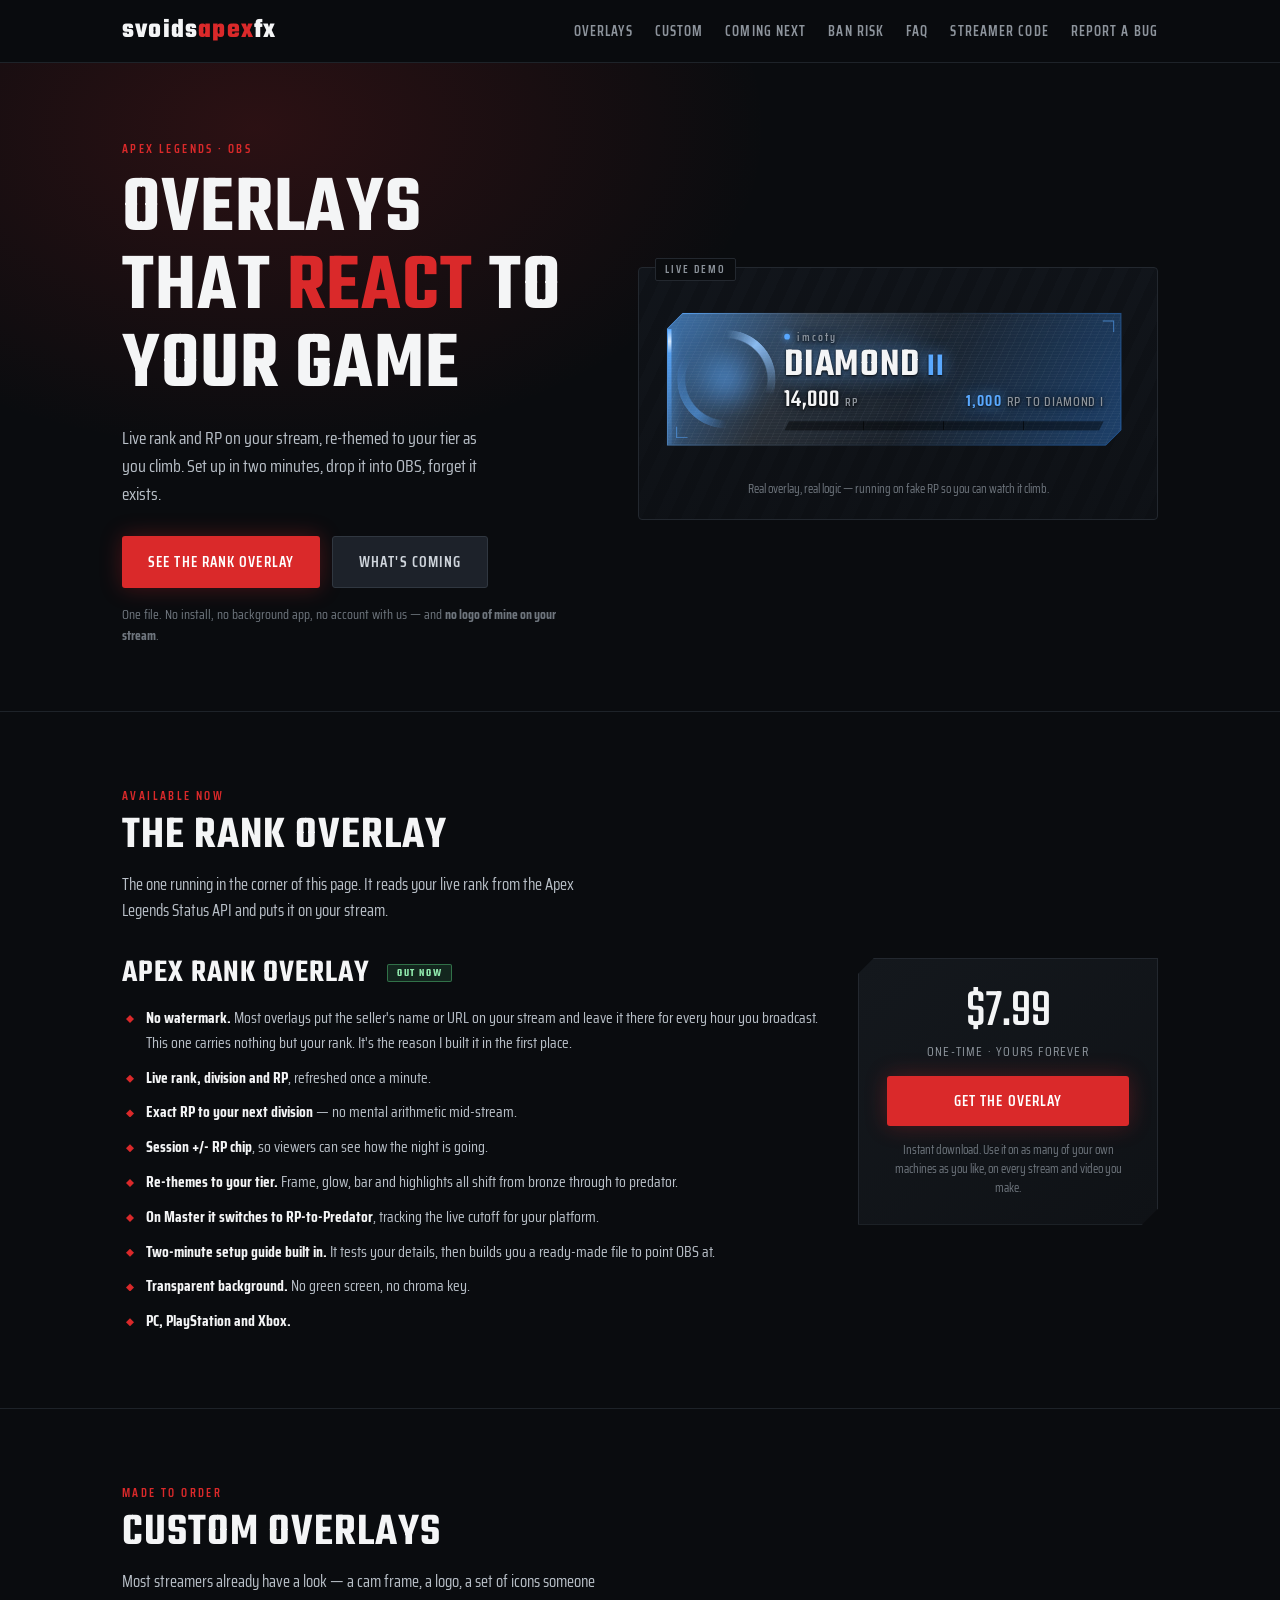
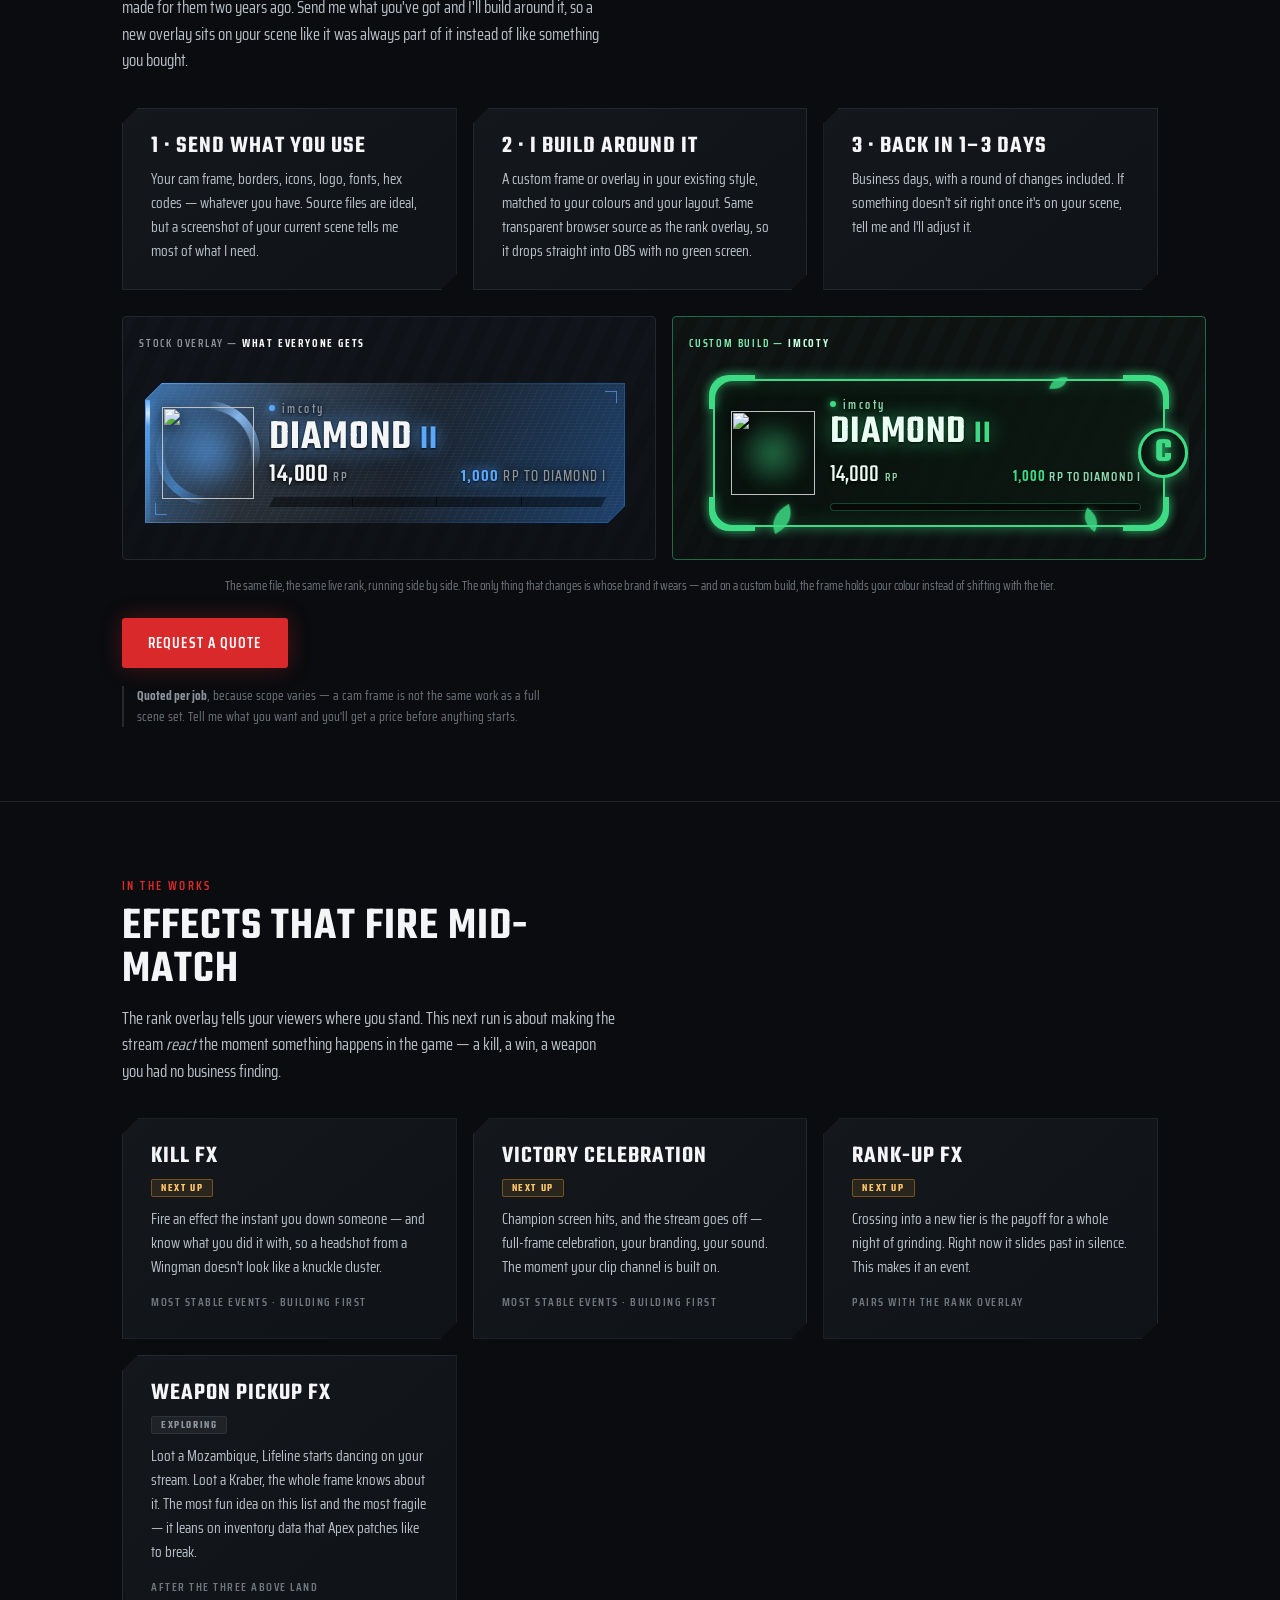
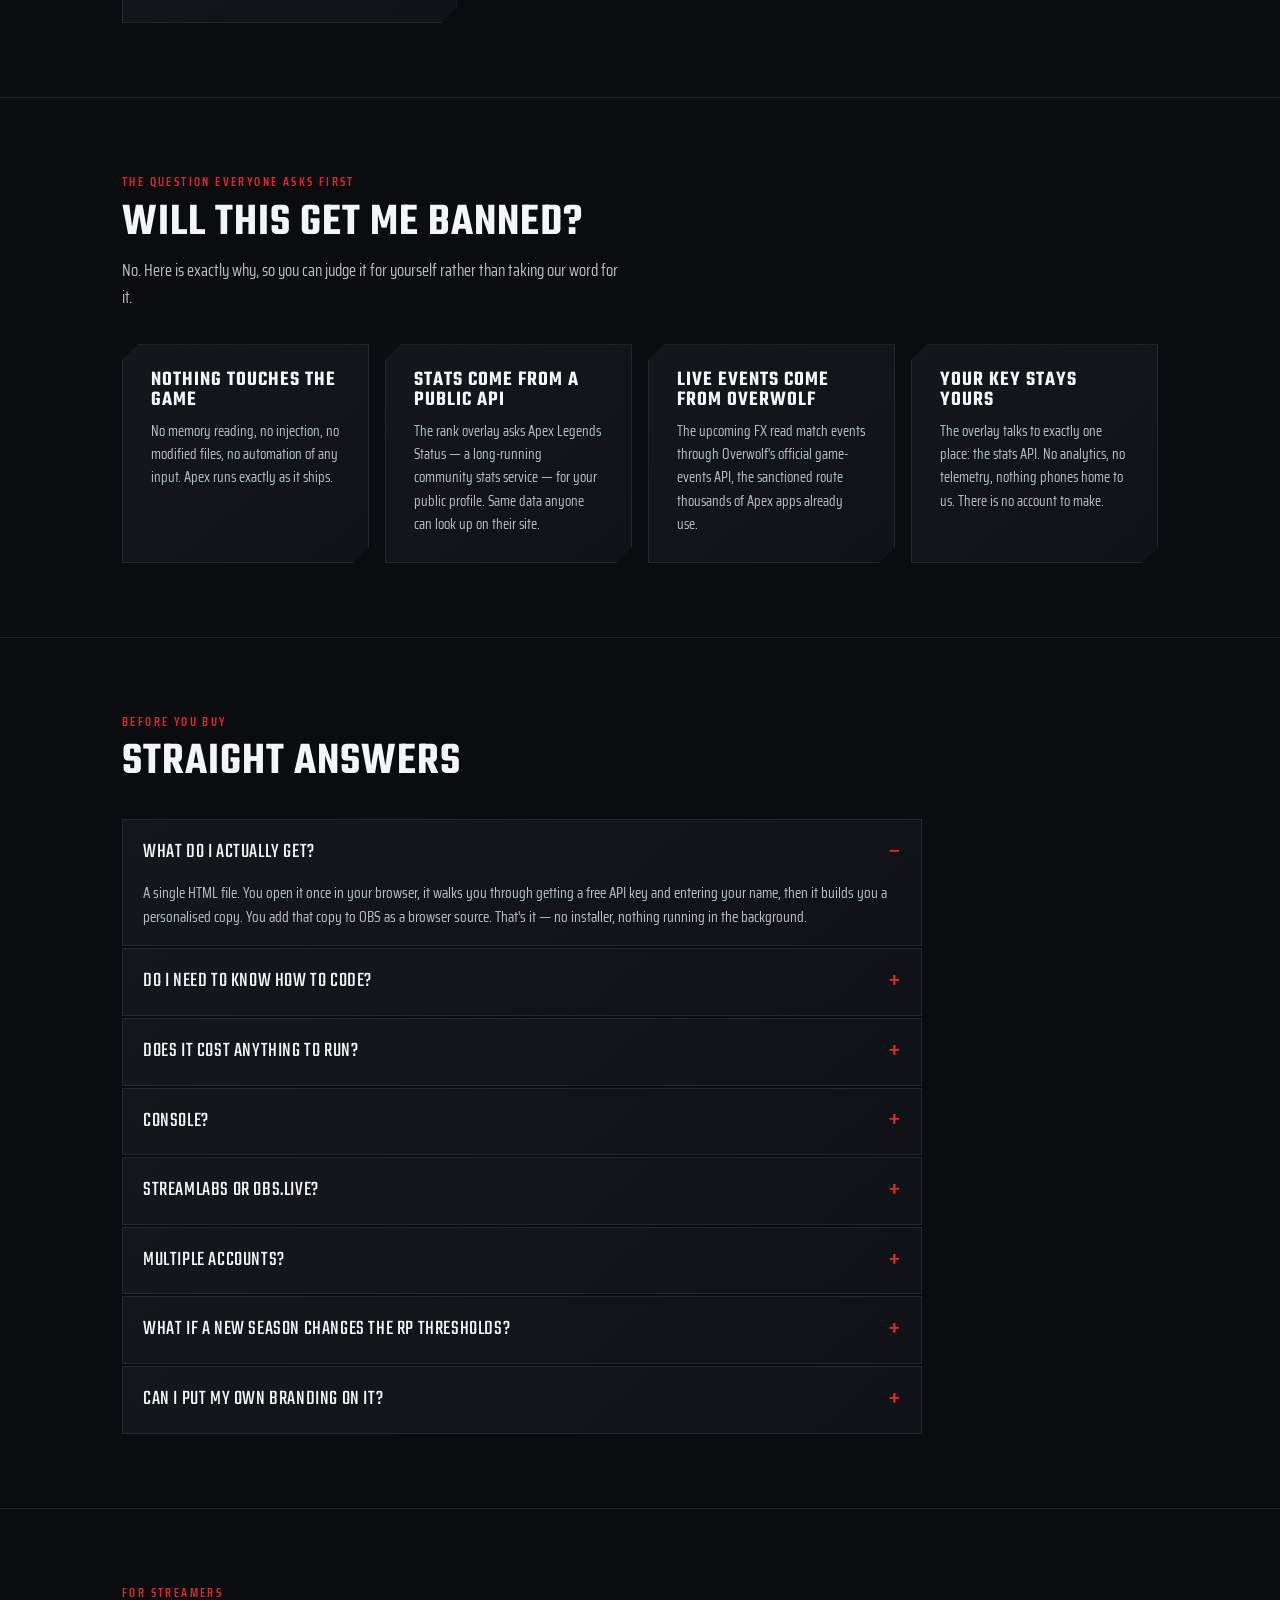
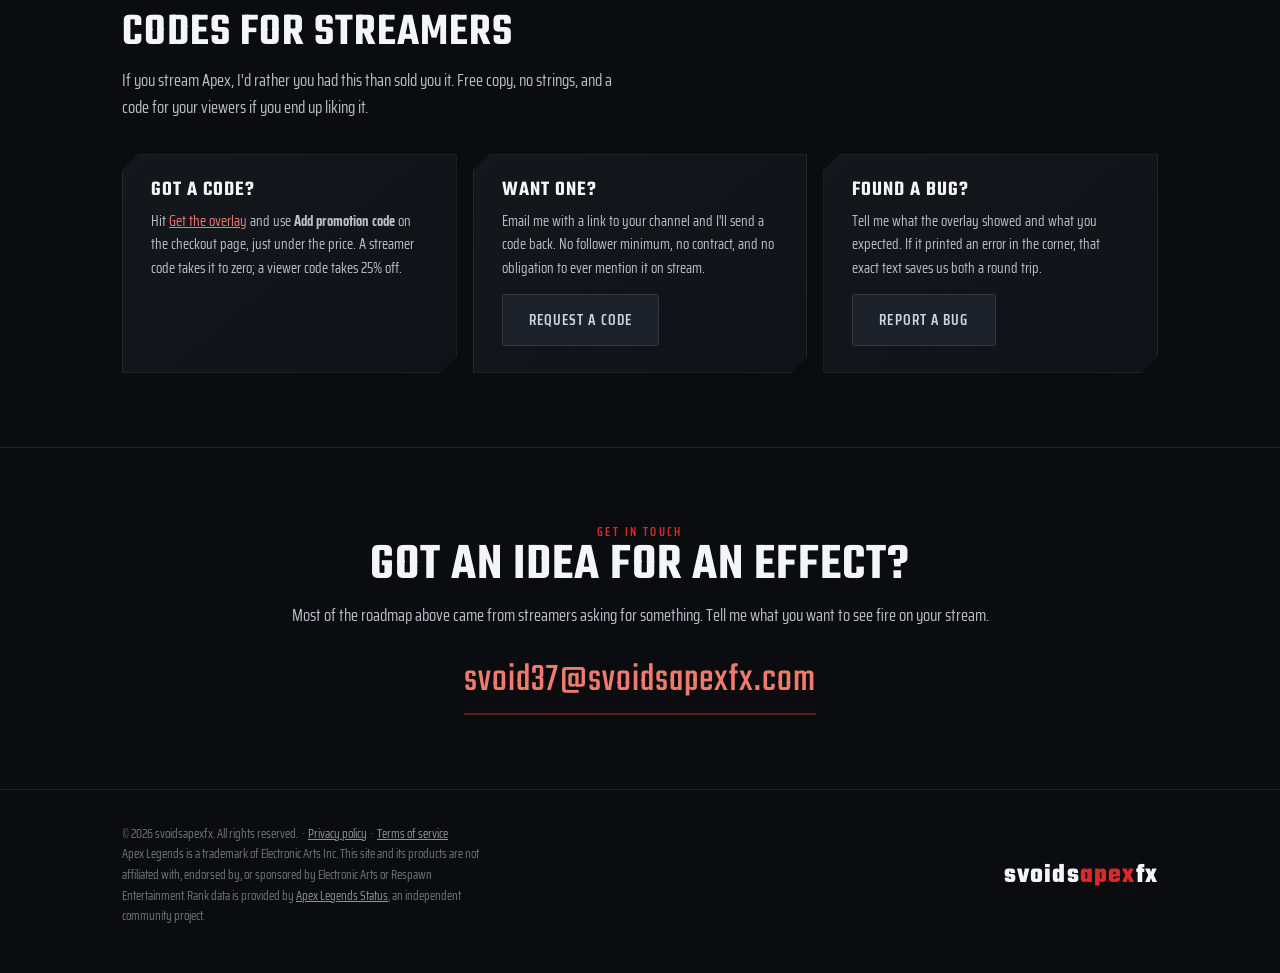
==== commit 1a38e587: "Temporarily drop the asset-rights note from the custom section To be restored. The equivalent obliga" ====
--- a/index.html
+++ b/index.html
@@ -1206,10 +1206,6 @@
     <p class="fineprint">
       <b>Quoted per job</b>, because scope varies — a cam frame is not the same work as a
       full scene set. Tell me what you want and you'll get a price before anything starts.
-      <br><br>
-      <b>One thing I have to ask:</b> you need the rights to whatever you send me. If a
-      designer made your current overlay, that's usually fine for adapting your own
-      branding, but check your agreement with them first — I can't take that call for you.
     </p>
   </div>
 </section>
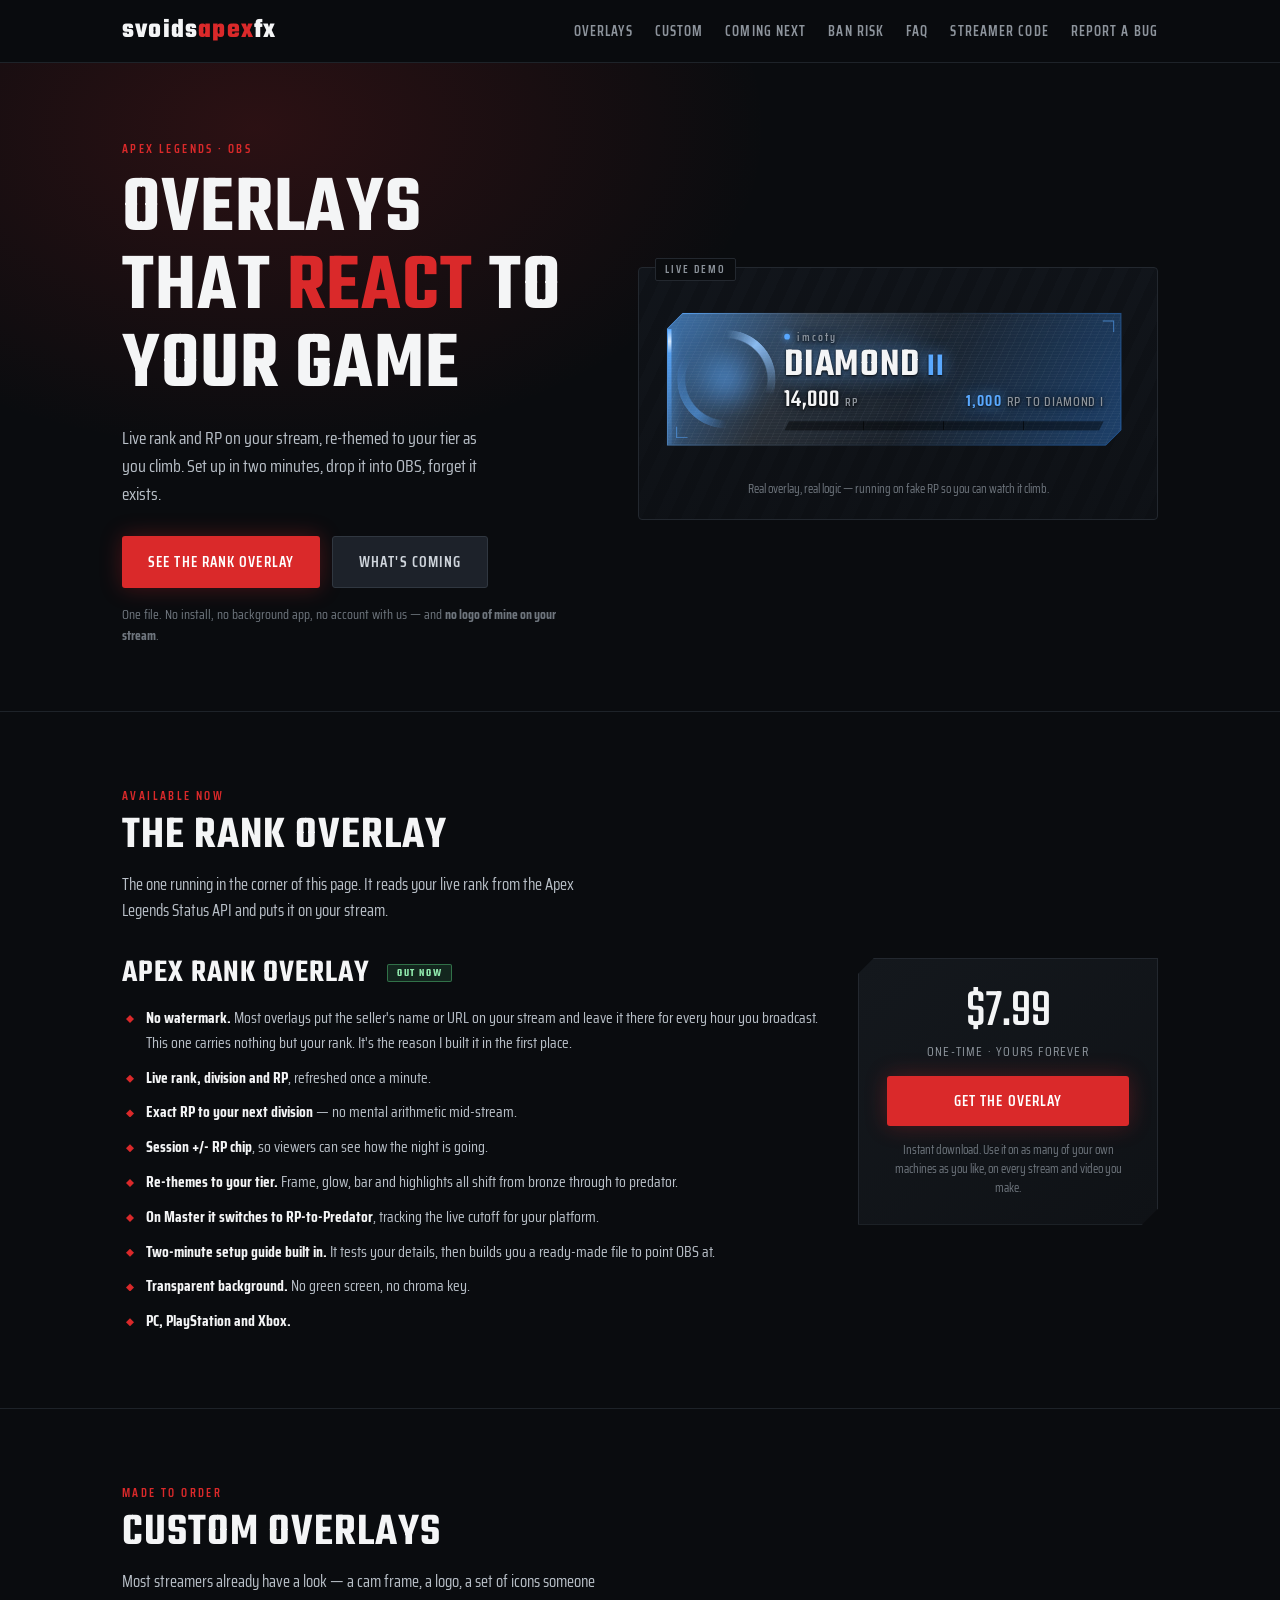
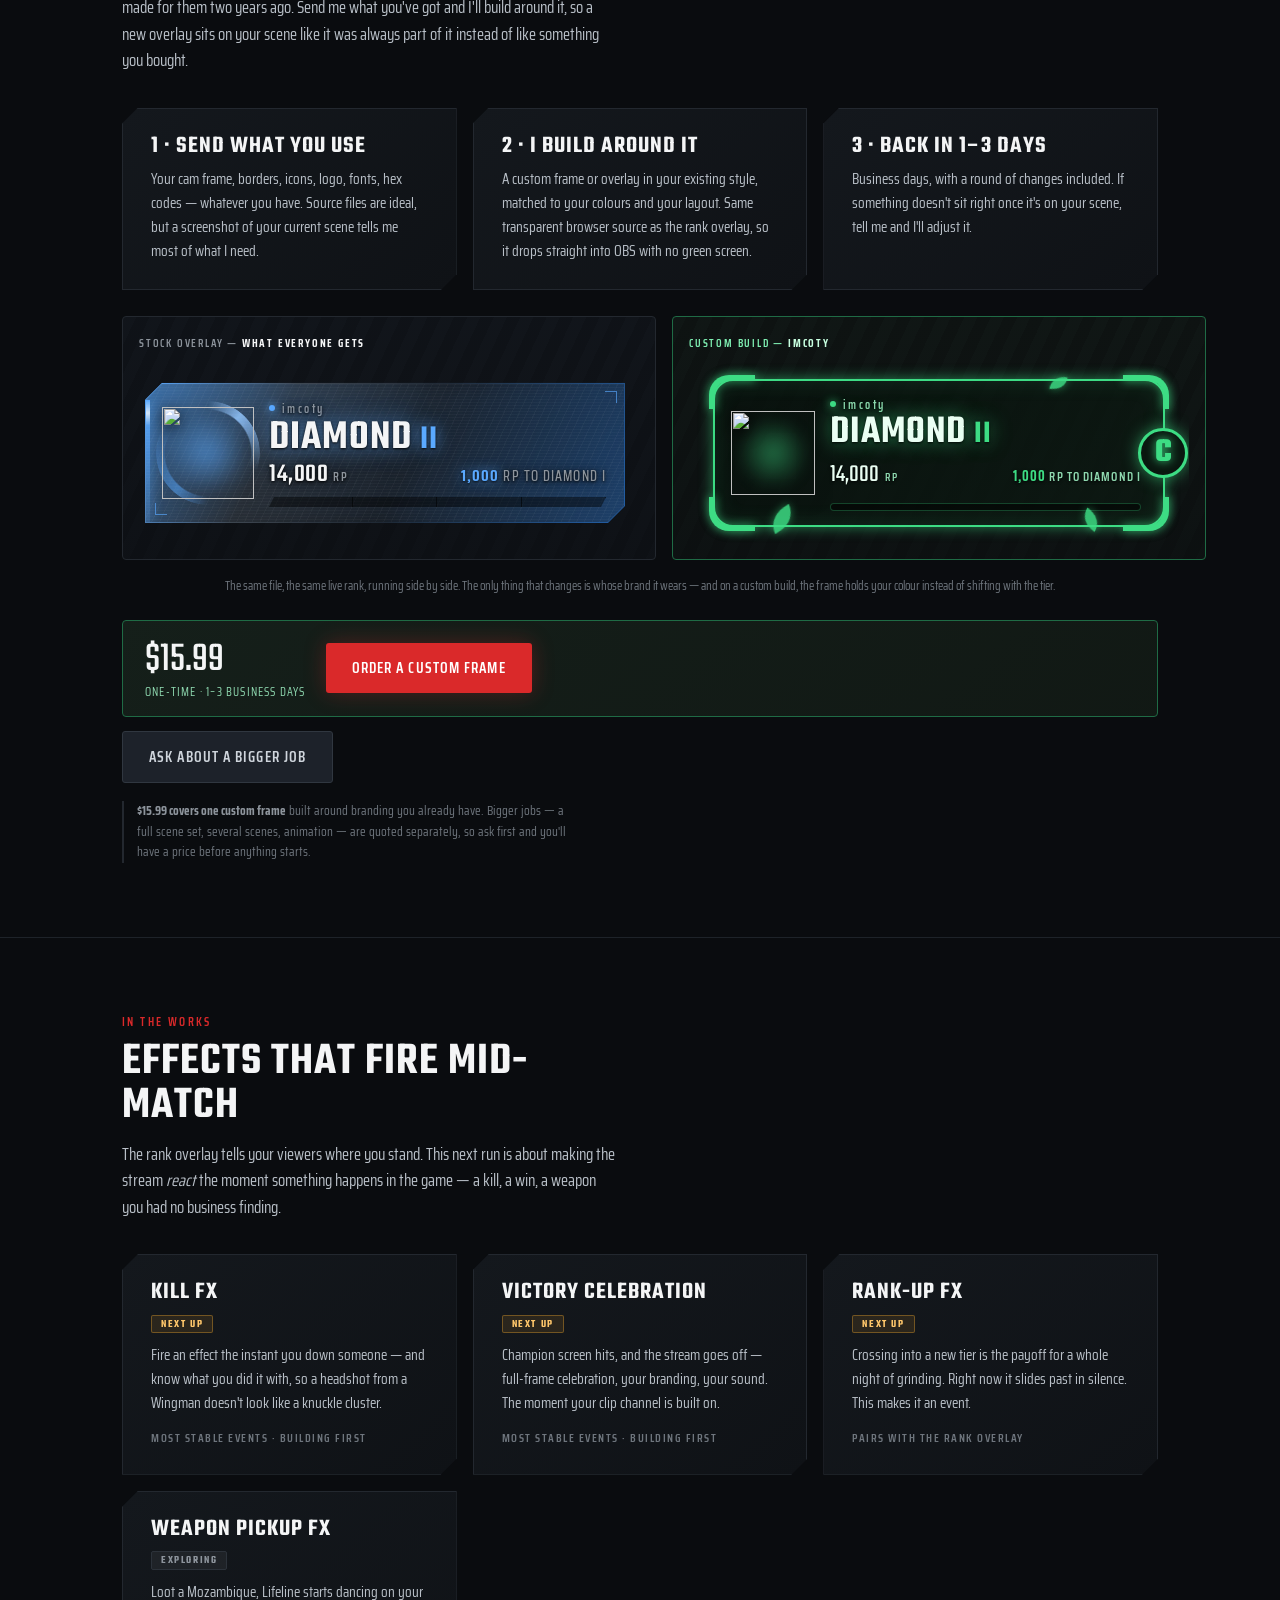
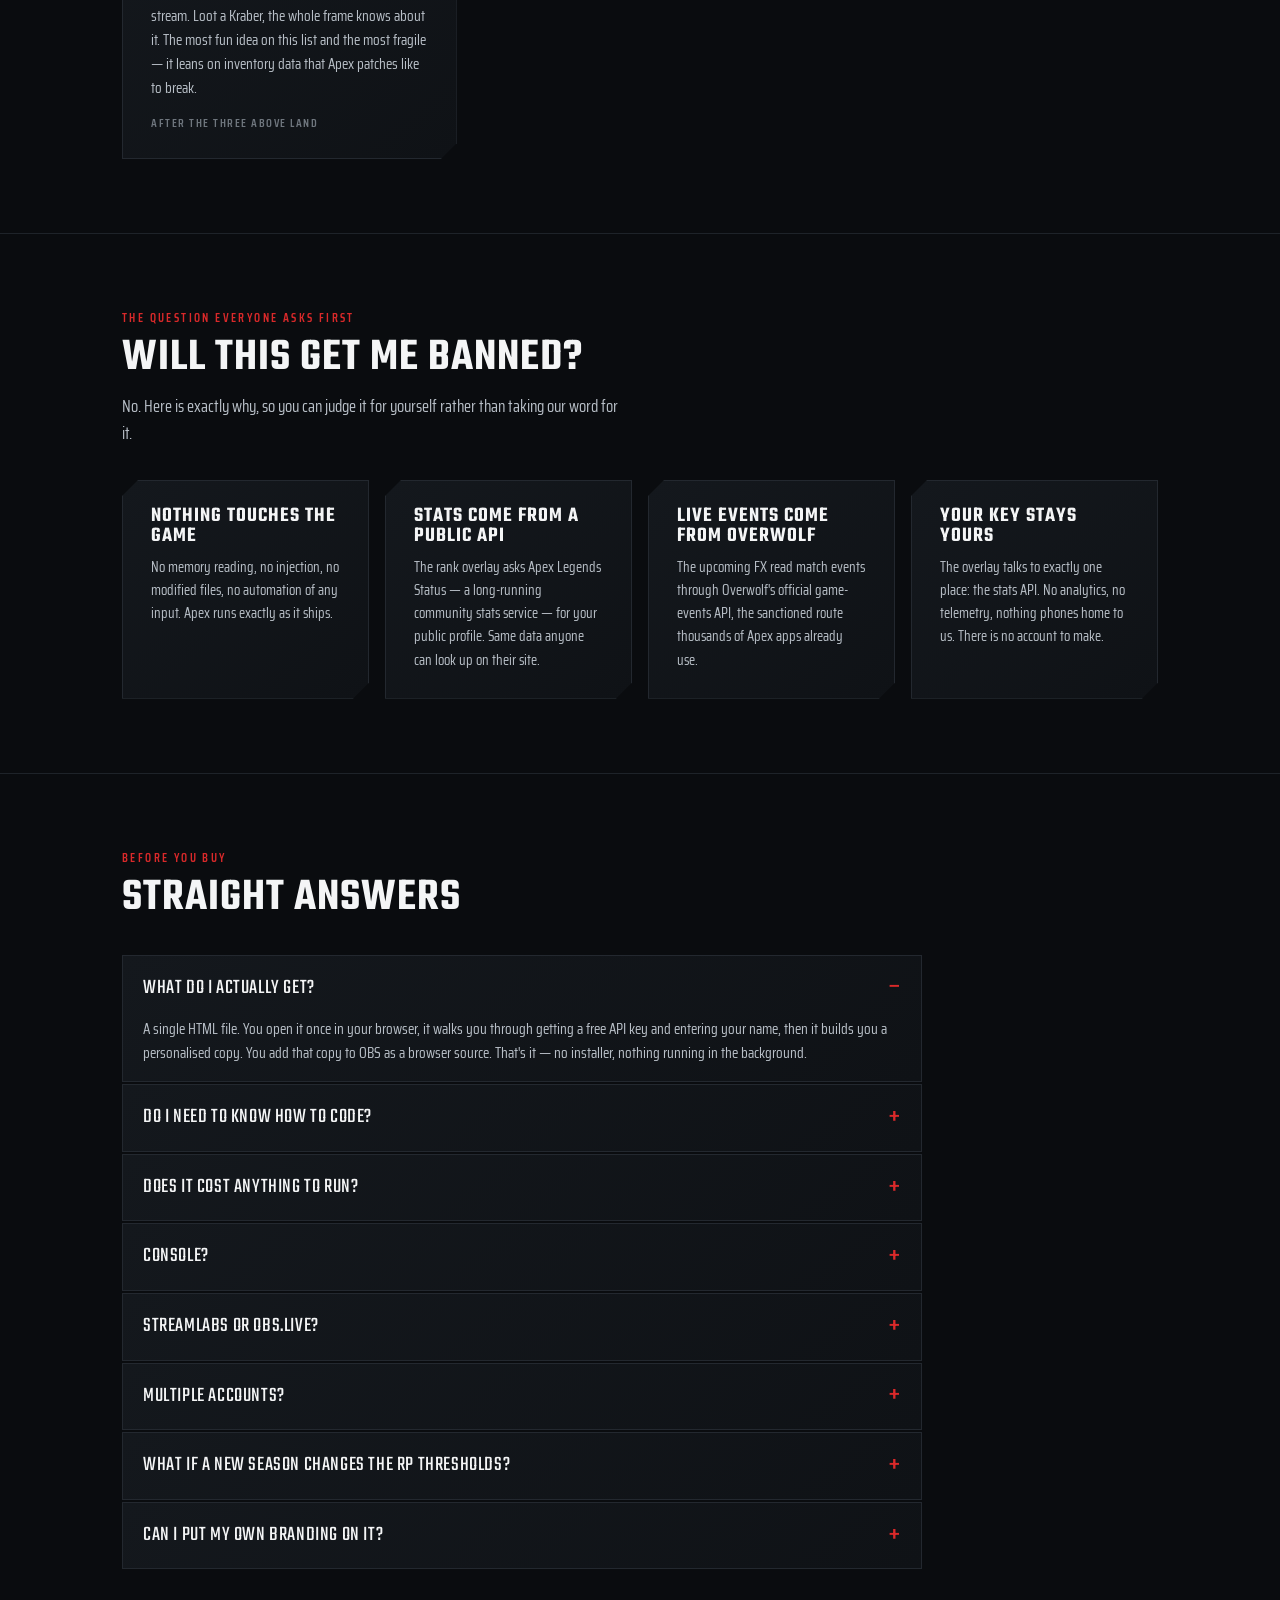
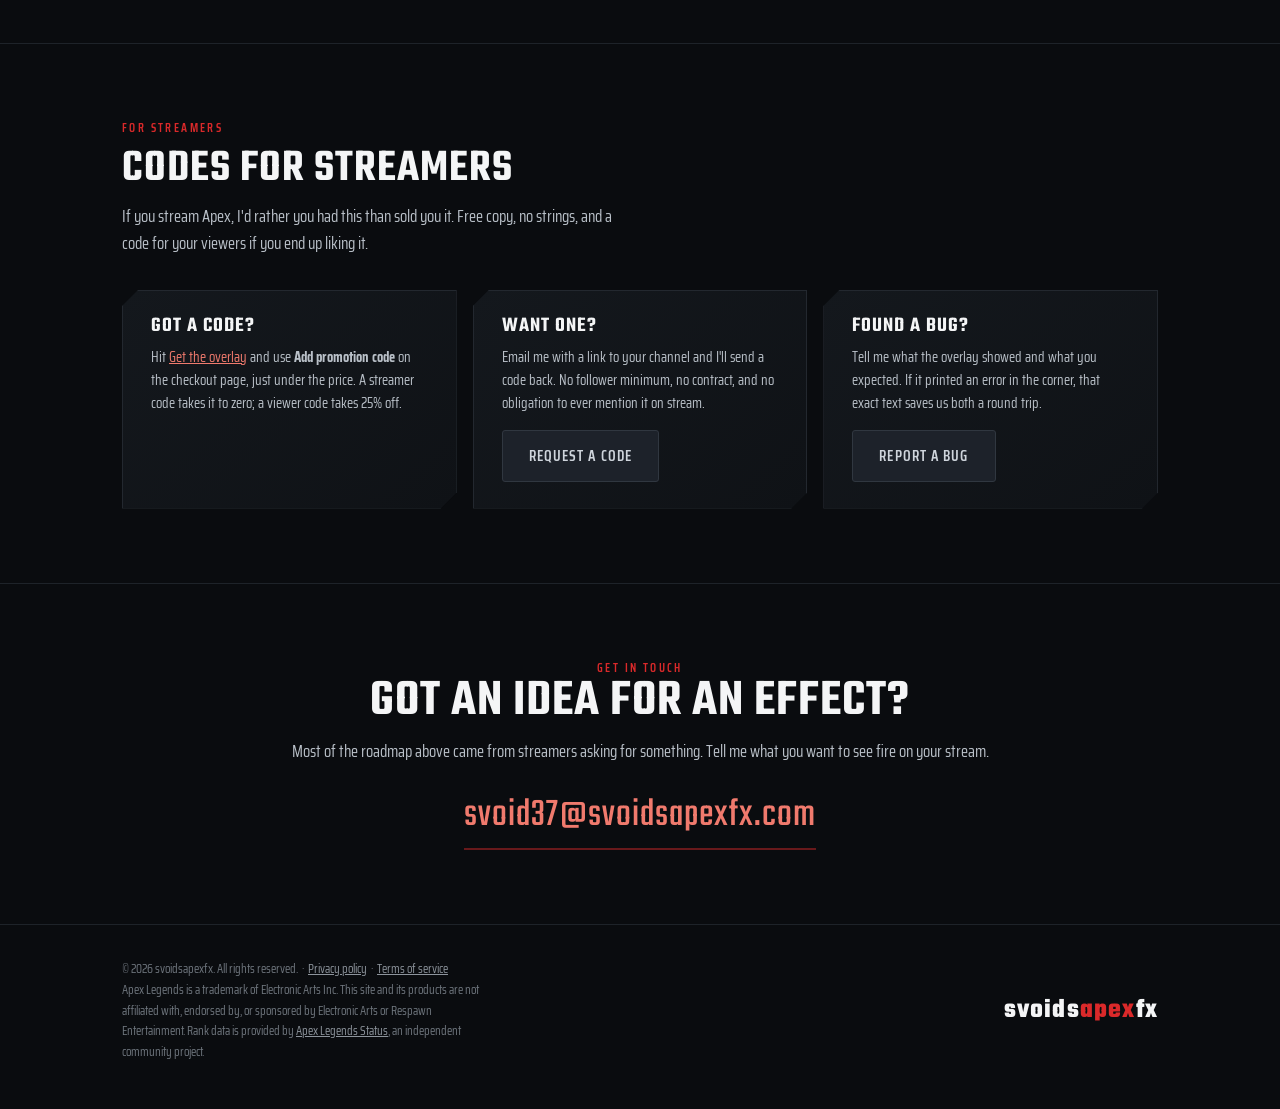
==== commit 70e1d852: "Price the custom frame at $15.99 and grow the bar like a plant The custom section now sells a fixed-" ====
--- a/index.html
+++ b/index.html
@@ -653,6 +653,33 @@
     linear-gradient(rgba(10,12,15,.5), rgba(10,12,15,.72)),
     repeating-linear-gradient(115deg, #16211b 0 12px, #121a15 12px 24px);
 }
+.custom-buy {
+  display: flex;
+  align-items: center;
+  gap: 20px;
+  flex-wrap: wrap;
+  margin-top: 24px;
+  padding: 18px 22px;
+  border: 1px solid #1f6b45;
+  border-radius: 4px;
+  background: linear-gradient(140deg, rgba(22,33,27,.9), rgba(18,26,21,.9));
+}
+.custom-price {
+  font-family: var(--display);
+  font-size: 42px;
+  line-height: 1;
+  color: var(--text);
+}
+.custom-price small {
+  display: block;
+  margin-top: 5px;
+  font-family: var(--ui);
+  font-size: 12px;
+  letter-spacing: 1.2px;
+  text-transform: uppercase;
+  color: #8fd9b0;
+}
+
 .compare-caption {
   margin-top: 16px;
   font-size: 12.5px;
@@ -847,6 +874,46 @@
 }
 .coty-rp .n b { color: var(--coty); font-size: 14px; }
 
+/* The bar grows like a plant: each sprout opens as the fill passes it, so
+   the vine creeps outward along the track as RP climbs. Sprouts alternate
+   above and below and are staggered slightly so it reads organic rather
+   than like a row of ticks. */
+.coty-vine {
+  position: absolute;
+  inset: -20px 0;
+  pointer-events: none;
+  overflow: visible;
+}
+.coty-sprout {
+  position: absolute;
+  top: 50%;
+  width: 0; height: 0;
+  opacity: 0;
+  transform: scale(.2) rotate(-8deg);
+  transform-origin: bottom center;
+  transition: opacity .5s ease, transform .65s cubic-bezier(.34,1.4,.5,1);
+}
+.coty-sprout.on { opacity: 1; transform: scale(1) rotate(0deg); }
+
+.coty-stem {
+  position: absolute;
+  left: 0; bottom: 0;
+  width: 1.5px;
+  background: linear-gradient(var(--coty-lt), var(--coty));
+  box-shadow: 0 0 4px rgba(61,220,132,.7);
+  border-radius: 2px;
+}
+.coty-sprout svg {
+  position: absolute;
+  fill: var(--coty);
+  filter: drop-shadow(0 0 3px rgba(61,220,132,.65));
+}
+/* upward sprouts sit above the track, downward ones below */
+.coty-sprout.up   { transform-origin: bottom center; }
+.coty-sprout.down { transform-origin: top center; }
+.coty-sprout.down { transform: scale(.2) rotate(8deg); }
+.coty-sprout.down.on { transform: scale(1) rotate(0deg); }
+
 .coty-bar {
   position: relative;
   height: 8px;
@@ -854,6 +921,11 @@
   border-radius: 5px;
   background: rgba(0,0,0,.5);
   border: 1px solid rgba(61,220,132,.28);
+}
+.coty-bar .coty-track {
+  position: absolute;
+  inset: 0;
+  border-radius: 5px;
   overflow: hidden;
 }
 .coty-fill {
@@ -1184,7 +1256,10 @@
                     <span id="cRp">0</span><span class="u">RP</span>
                     <span class="n" id="cNeeded"></span>
                   </div>
-                  <div class="coty-bar"><div class="coty-fill" id="cBar"></div></div>
+                  <div class="coty-bar">
+                    <div class="coty-track"><div class="coty-fill" id="cBar"></div></div>
+                    <div class="coty-vine" id="cVine"></div>
+                  </div>
                 </div>
               </div>
             </div>
@@ -1199,13 +1274,19 @@
       colour instead of shifting with the tier.
     </p>
 
-    <div class="btn-row" style="margin-top:22px">
-      <a class="btn primary" href="mailto:svoid37@svoidsapexfx.com?subject=Custom%20overlay%20quote&amp;body=Channel%20link%3A%0AWhat%20I%20already%20have%20%28frame%2C%20icons%2C%20logo%2C%20colours%29%3A%0AWhat%20I%27m%20after%3A%0AWhen%20I%20need%20it%3A%0A">Request a quote</a>
+    <div class="custom-buy">
+      <div class="custom-price">$15.99<small>one-time · 1&ndash;3 business days</small></div>
+      <a class="btn primary" href="https://buy.stripe.com/7sY8wQ9WucP59Gv0Dm6EU01">Order a custom frame</a>
     </div>
 
+    <div class="btn-row" style="margin-top:14px">
+      <a class="btn ghost" href="mailto:svoid37@svoidsapexfx.com?subject=Custom%20overlay%20quote&amp;body=Channel%20link%3A%0AWhat%20I%20already%20have%20%28frame%2C%20icons%2C%20logo%2C%20colours%29%3A%0AWhat%20I%27m%20after%3A%0AWhen%20I%20need%20it%3A%0A">Ask about a bigger job</a>
+    </div>
+
     <p class="fineprint">
-      <b>Quoted per job</b>, because scope varies — a cam frame is not the same work as a
-      full scene set. Tell me what you want and you'll get a price before anything starts.
+      <b>$15.99 covers one custom frame</b> built around branding you already have. Bigger
+      jobs — a full scene set, several scenes, animation — are quoted separately, so ask
+      first and you'll have a price before anything starts.
     </p>
   </div>
 </section>
@@ -1664,12 +1745,15 @@
     if ($("s2Img").getAttribute("src") !== url) $("s2Img").src = url;
   }
 
+  if ($("cVine") && !$("cVine").dataset.built) buildVine();
+
   if ($("cTier")) {
     $("cTier").textContent = $("wTier").textContent;
     $("cDiv").textContent  = $("wDiv").textContent;
     $("cRp").textContent   = rp.toLocaleString();
     $("cNeeded").innerHTML = $("wNeeded").innerHTML;
     $("cBar").style.width  = $("wBar").style.width;
+    growVine(parseFloat($("wBar").style.width) || 0);
     if ($("cImg").getAttribute("src") !== url) $("cImg").src = url;
   }
 
@@ -1682,6 +1766,64 @@
     widget.classList.add("flash");
     setTimeout(() => d.classList.remove("on"), 2400);
   }
+}
+
+/* Build the vine once: a run of sprouts along the bar, alternating above and
+   below, each a stem plus one or two leaves. Sizes and angles vary so it does
+   not read as a repeating pattern. */
+function buildVine() {
+  const vine = $("cVine");
+  vine.dataset.built = "1";
+  const SPROUTS = [
+    { at:  6, up: true,  stem: 13, leaf: 11, tilt: -28 },
+    { at: 14, up: false, stem: 10, leaf:  9, tilt:  24 },
+    { at: 23, up: true,  stem: 17, leaf: 13, tilt: -16 },
+    { at: 32, up: false, stem: 13, leaf: 11, tilt:  32 },
+    { at: 41, up: true,  stem: 12, leaf: 10, tilt: -36 },
+    { at: 50, up: true,  stem: 20, leaf: 14, tilt:  -8 },
+    { at: 59, up: false, stem: 15, leaf: 12, tilt:  20 },
+    { at: 68, up: true,  stem: 14, leaf: 11, tilt: -30 },
+    { at: 77, up: false, stem: 11, leaf: 10, tilt:  28 },
+    { at: 86, up: true,  stem: 19, leaf: 14, tilt: -14 },
+    { at: 94, up: false, stem: 13, leaf: 11, tilt:  22 }
+  ];
+
+  SPROUTS.forEach(sp => {
+    const el = document.createElement("span");
+    el.className = "coty-sprout " + (sp.up ? "up" : "down");
+    el.style.left = sp.at + "%";
+    el.dataset.at = sp.at;
+
+    const stem = document.createElement("span");
+    stem.className = "coty-stem";
+    stem.style.height = sp.stem + "px";
+    stem.style.bottom = sp.up ? "0" : "auto";
+    stem.style.top = sp.up ? "auto" : "0";
+    el.appendChild(stem);
+
+    const leaf = document.createElementNS("http://www.w3.org/2000/svg", "svg");
+    leaf.setAttribute("viewBox", "0 0 28 30");
+    leaf.style.width = sp.leaf + "px";
+    leaf.style.left = "-1px";
+    leaf.style[sp.up ? "bottom" : "top"] = (sp.stem - 3) + "px";
+    leaf.style.transform = "rotate(" + (sp.up ? sp.tilt : 180 - sp.tilt) + "deg)";
+    const path = document.createElementNS("http://www.w3.org/2000/svg", "path");
+    path.setAttribute("d", "M3 29C1 17 7 6 25 1c2 13-5 24-22 28z");
+    leaf.appendChild(path);
+    el.appendChild(leaf);
+
+    vine.appendChild(el);
+  });
+}
+
+/* Open every sprout the fill has reached, close the ones it hasn't — so the
+   plant grows back down again when the demo loops. */
+function growVine(pct) {
+  const vine = $("cVine");
+  if (!vine) return;
+  [...vine.children].forEach(el => {
+    el.classList.toggle("on", pct >= Number(el.dataset.at));
+  });
 }
 
 /* One match's haul. Wide spread so the widget never ticks like a metronome. */
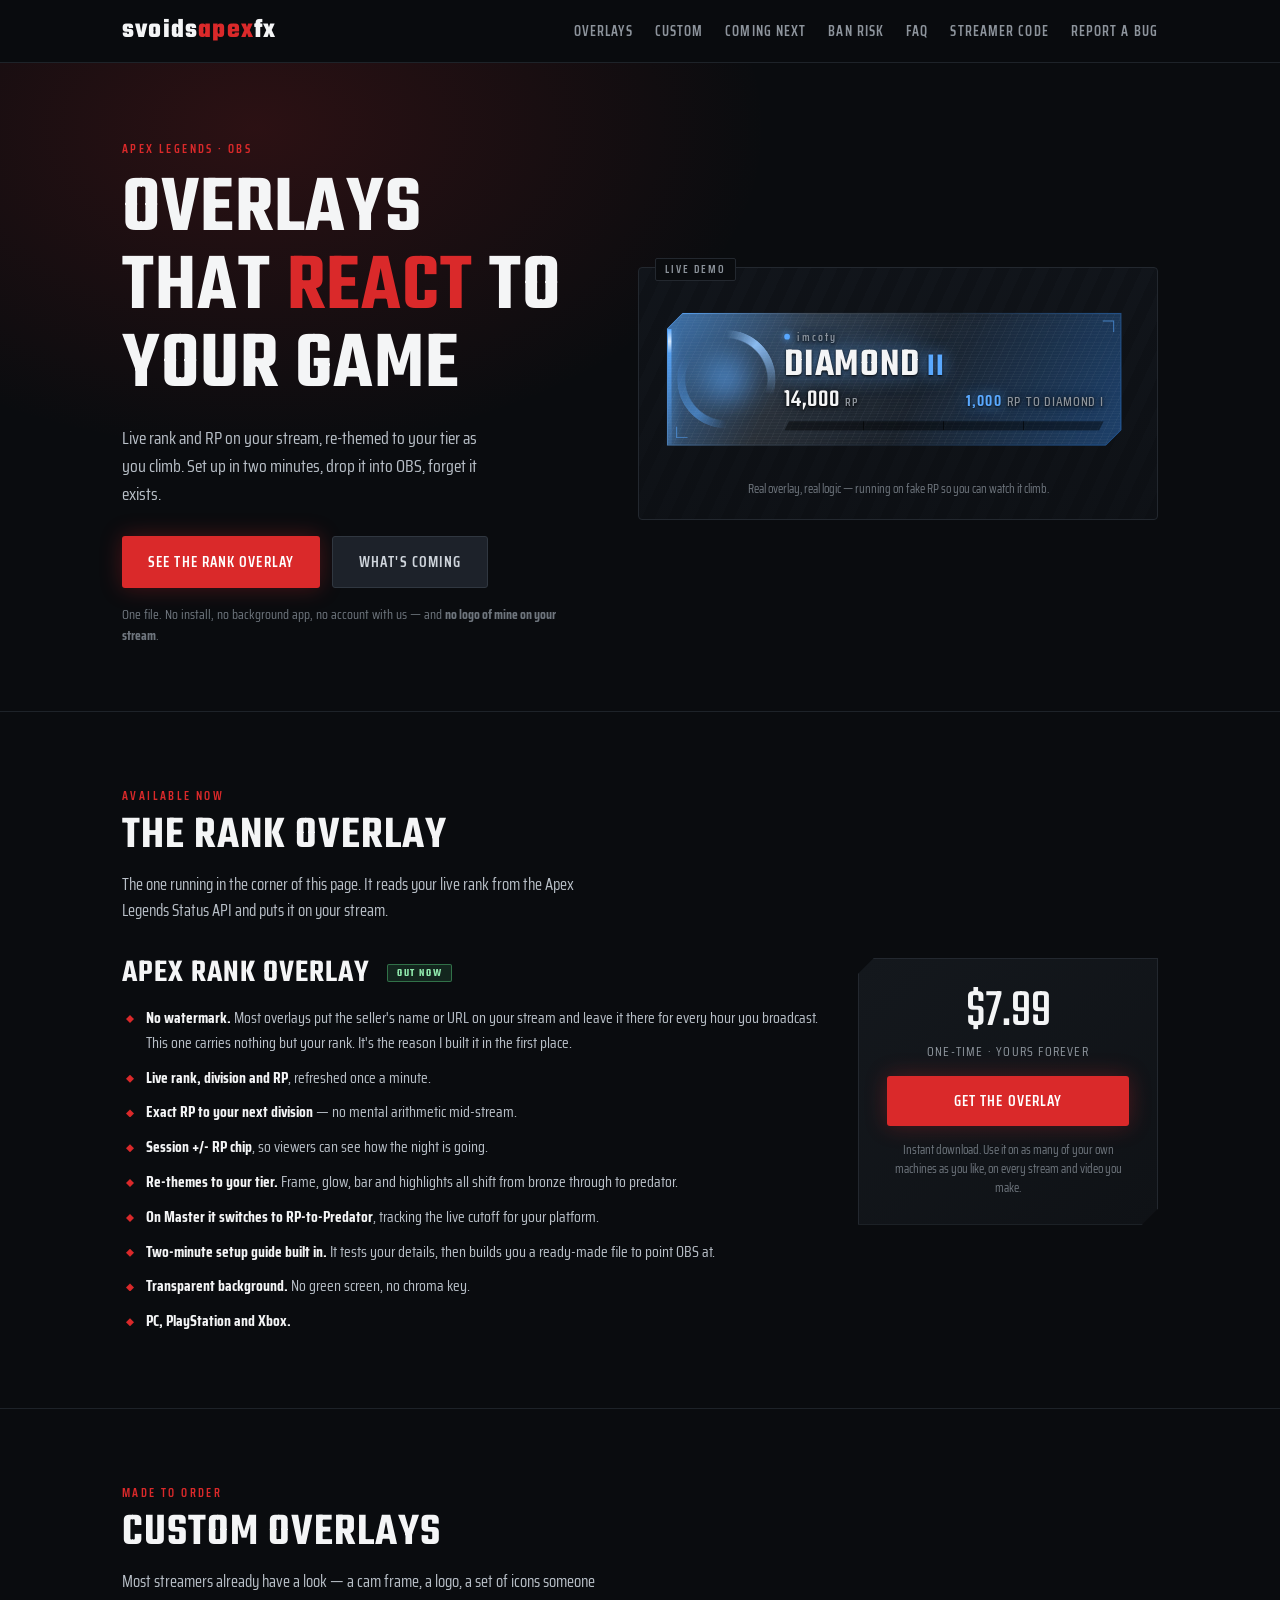
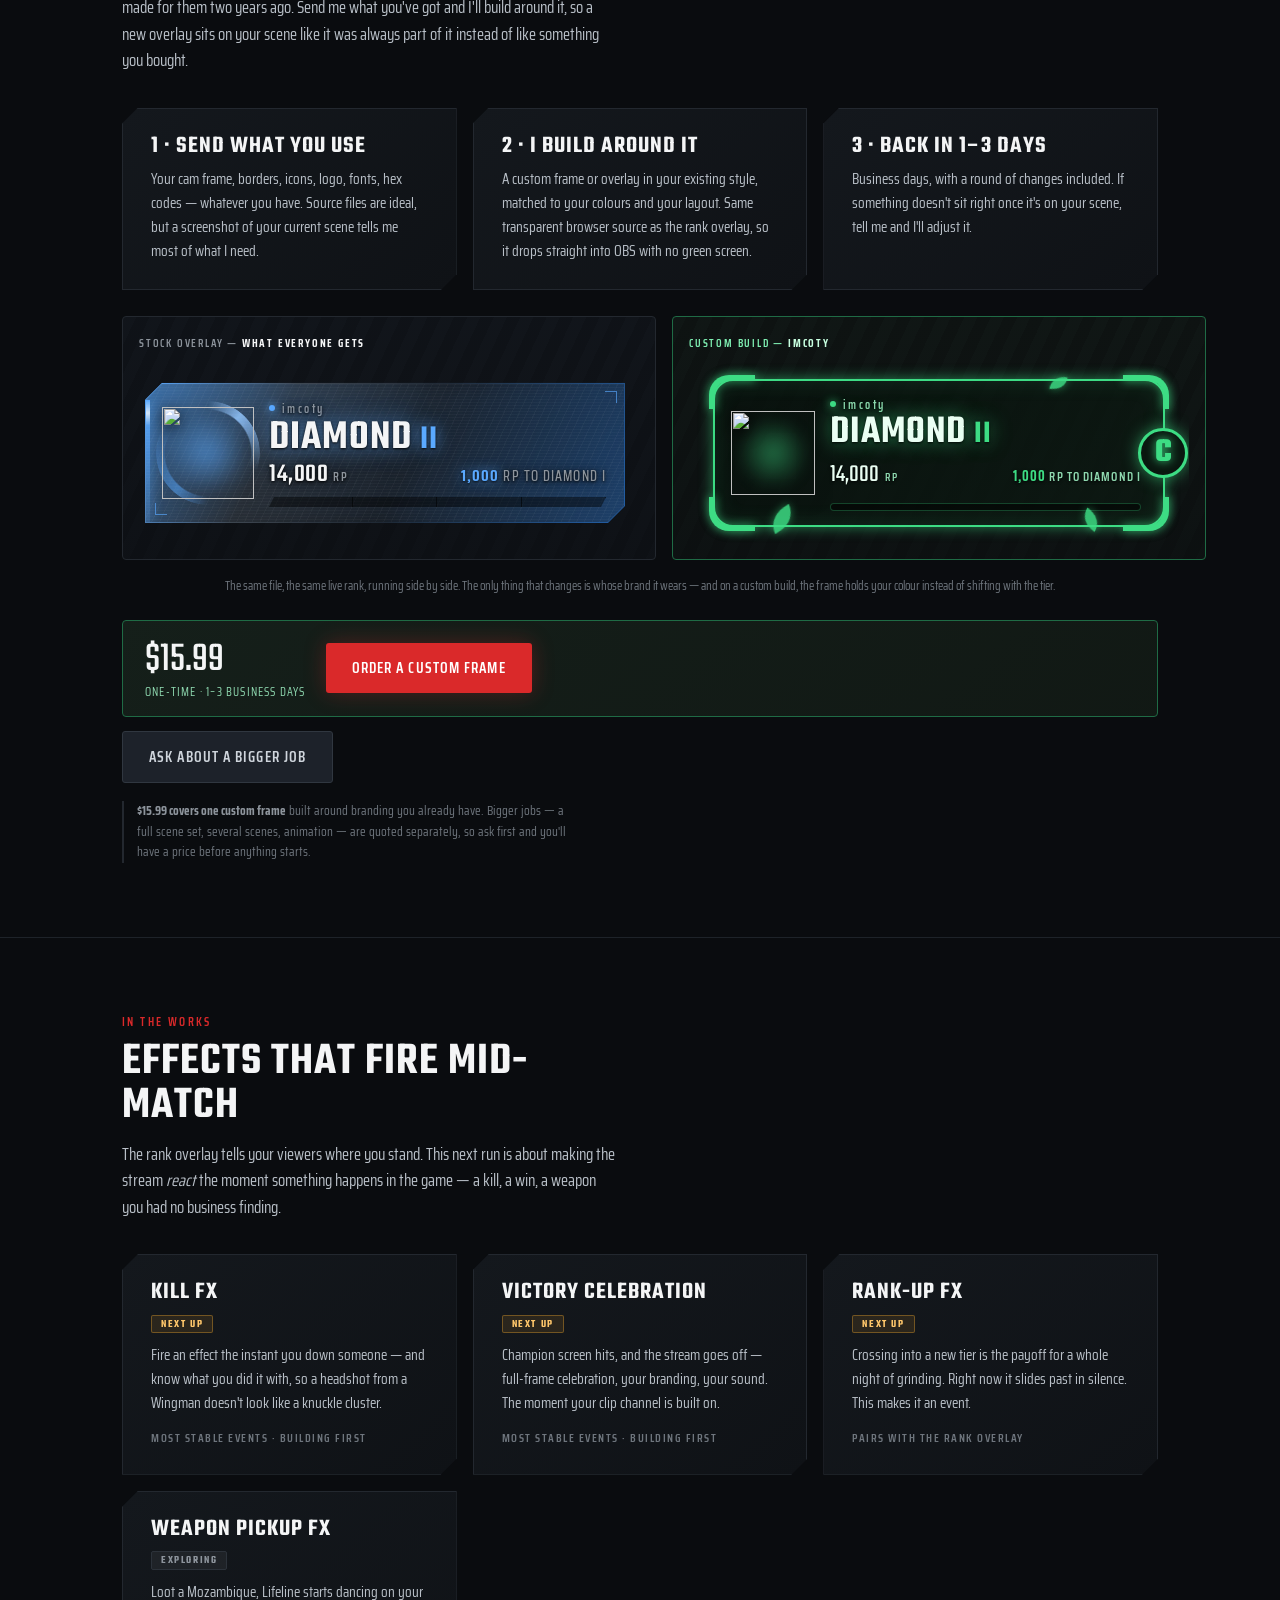
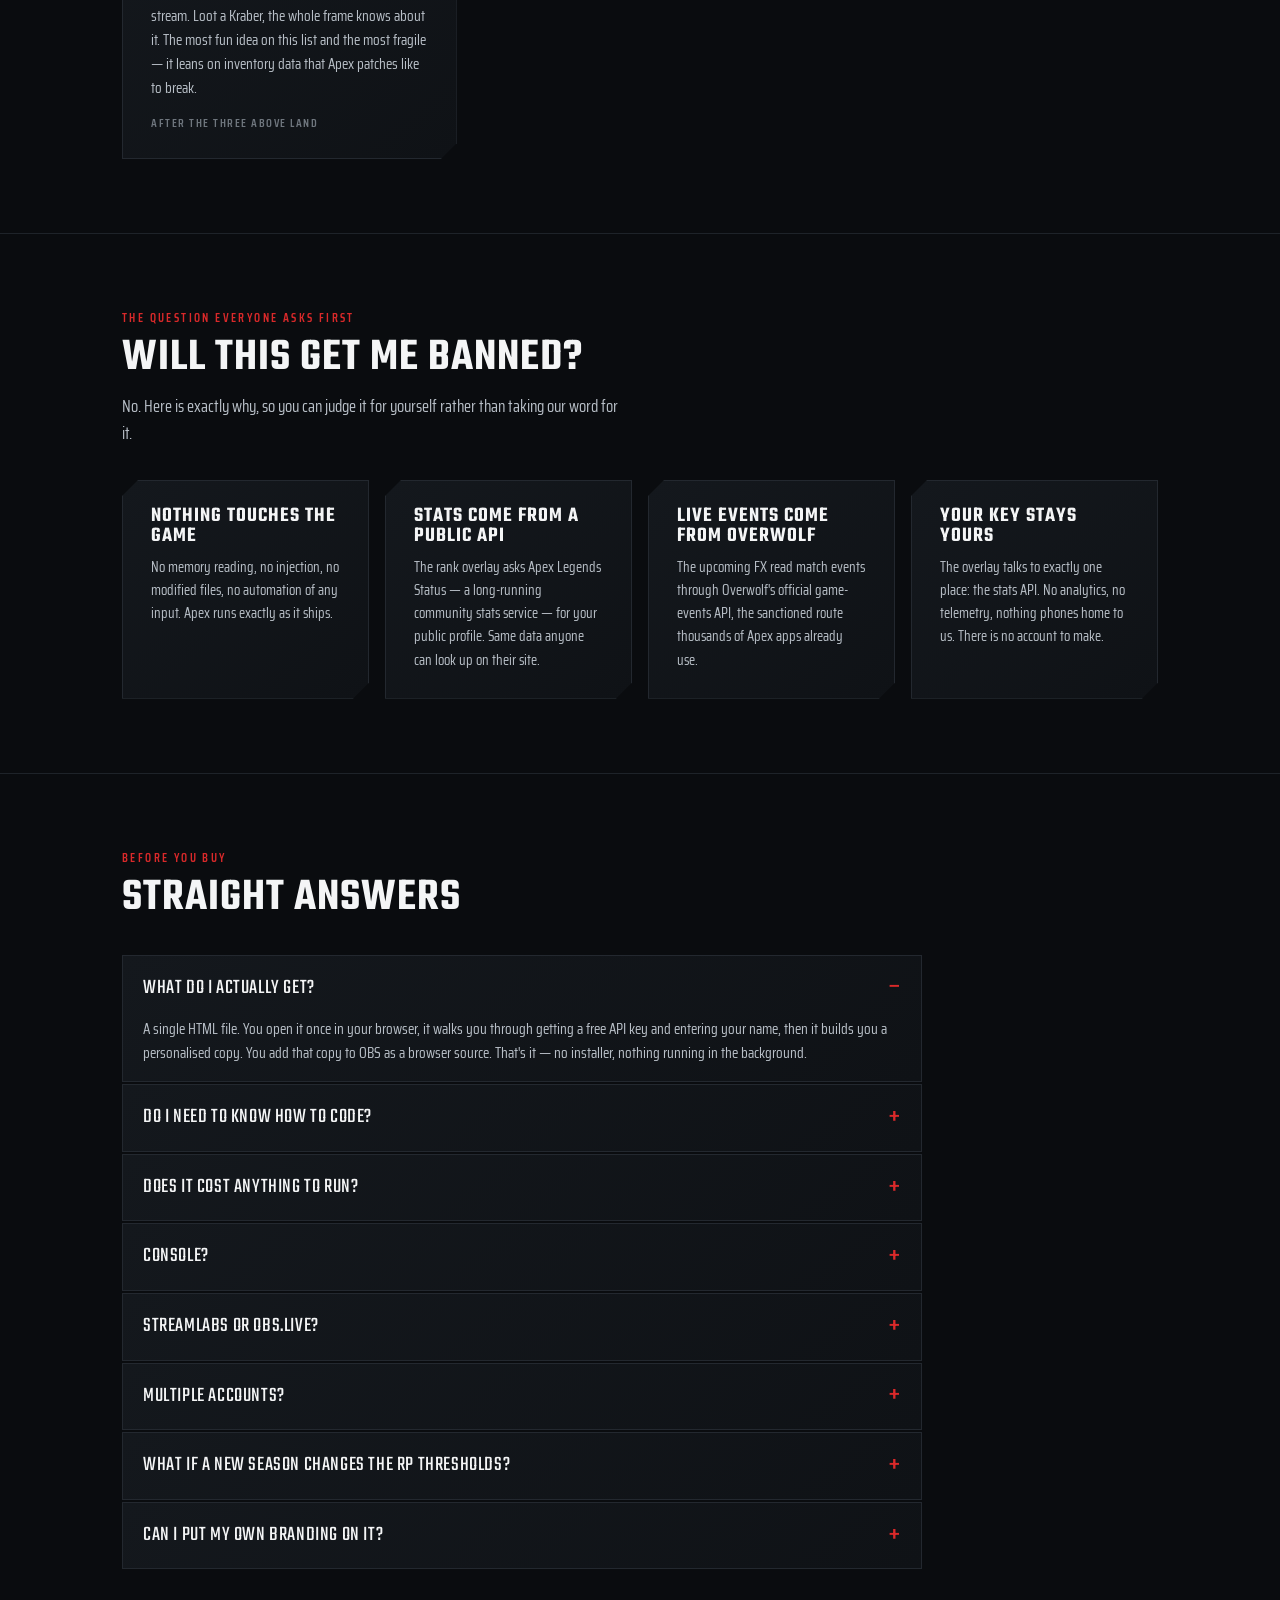
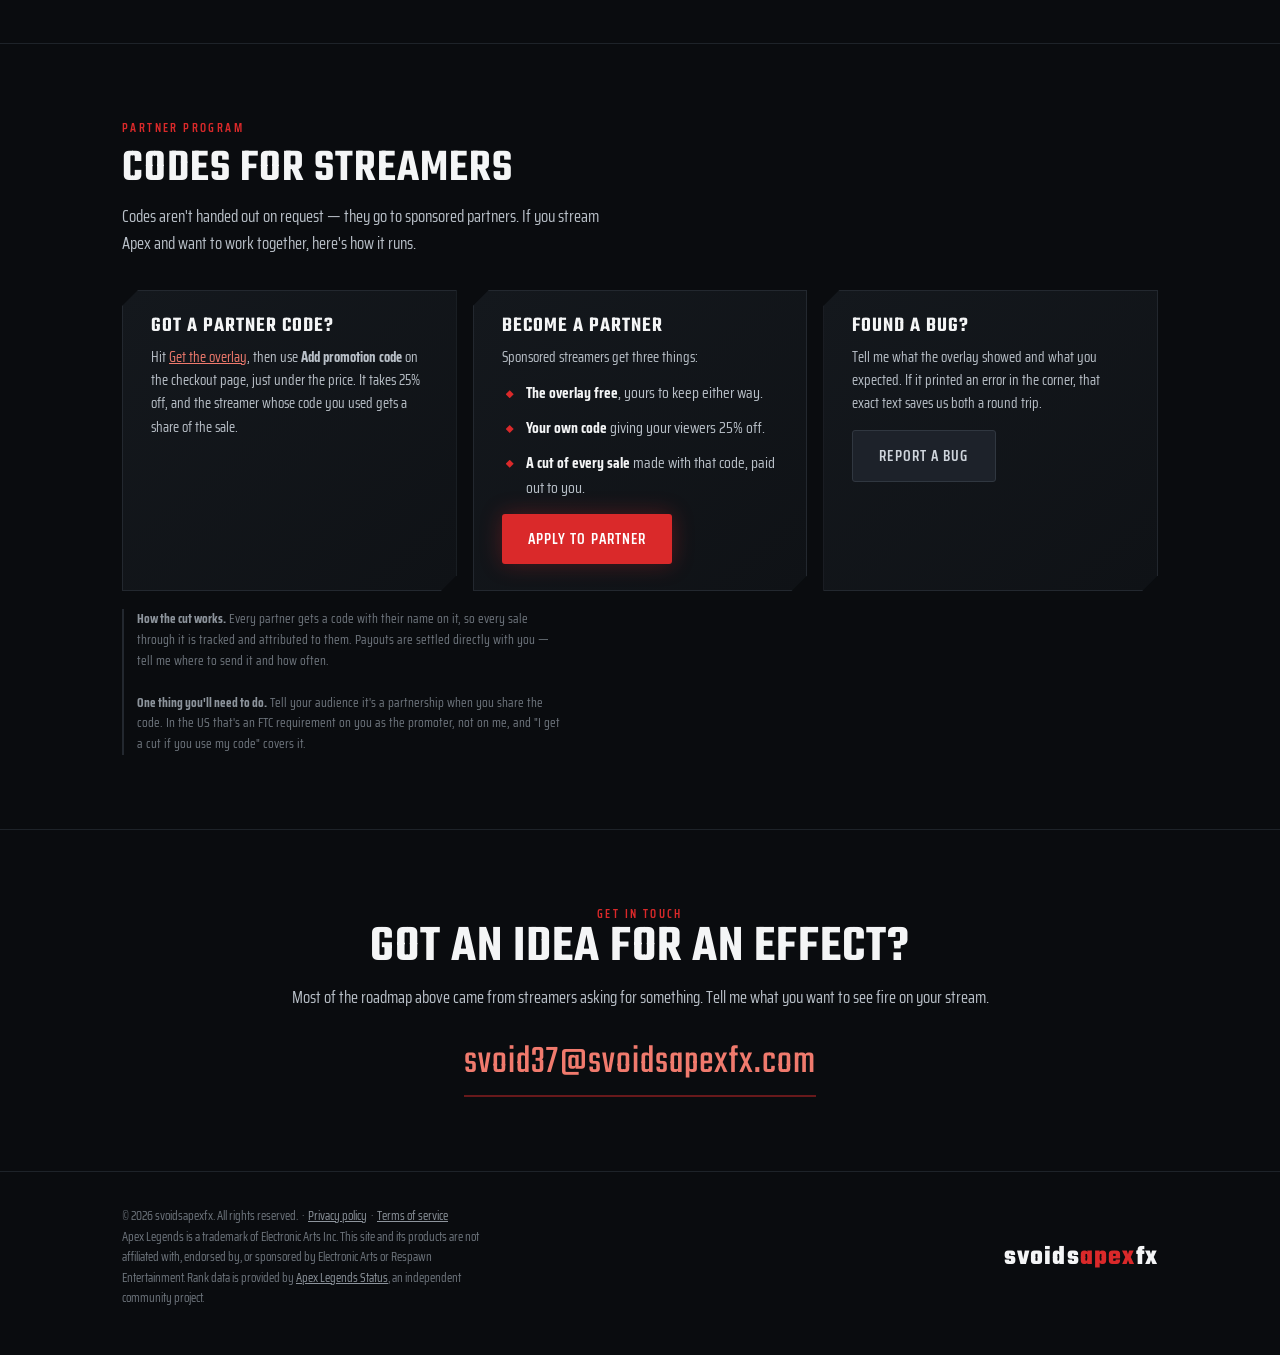
==== commit c3c5ec4e: "Turn the streamer codes into a partner program Codes were framed as a giveaway to anyone who asked. " ====
--- a/index.html
+++ b/index.html
@@ -1465,35 +1465,37 @@
 <section id="streamers">
   <div class="wrap">
     <div class="sec-head">
-      <div class="eyebrow">For streamers</div>
+      <div class="eyebrow">Partner program</div>
       <h2>Codes for streamers</h2>
       <p>
-        If you stream Apex, I'd rather you had this than sold you it. Free copy,
-        no strings, and a code for your viewers if you end up liking it.
+        Codes aren't handed out on request — they go to sponsored partners. If you
+        stream Apex and want to work together, here's how it runs.
       </p>
     </div>
 
     <div class="trust">
       <div class="panel">
-        <h3>Got a code?</h3>
-        <p>
-          Hit <a href="#overlays">Get the overlay</a> and use <b>Add promotion code</b> on
-          the checkout page, just under the price. A streamer code takes it to zero; a
-          viewer code takes 25% off.
+        <h3>Got a partner code?</h3>
+        <p>
+          Hit <a href="#overlays">Get the overlay</a>, then use <b>Add promotion code</b>
+          on the checkout page, just under the price. It takes 25% off, and the streamer
+          whose code you used gets a share of the sale.
         </p>
       </div>
+
       <div class="panel">
-        <h3>Want one?</h3>
-        <p>
-          Email me with a link to your channel and I'll send a code back. No follower
-          minimum, no contract, and no obligation to ever mention it on stream.
-        </p>
+        <h3>Become a partner</h3>
+        <p>Sponsored streamers get three things:</p>
+        <ul class="feats" style="margin-top:12px">
+          <li><b>The overlay free</b>, yours to keep either way.</li>
+          <li><b>Your own code</b> giving your viewers 25% off.</li>
+          <li><b>A cut of every sale</b> made with that code, paid out to you.</li>
+        </ul>
         <p style="margin-top:14px">
-          <a class="btn ghost" href="mailto:svoid37@svoidsapexfx.com?subject=Streamer%20code%20request&amp;body=Channel%20link%3A%0AIn-game%20name%3A%0APlatform%3A%0A">
-            Request a code
-          </a>
+          <a class="btn primary" href="mailto:svoid37@svoidsapexfx.com?subject=Partner%20application&amp;body=Channel%20link%3A%0APlatform%20%28Twitch%20%2F%20YouTube%20%2F%20Kick%29%3A%0ARoughly%20how%20many%20people%20watch%3A%0AIn-game%20name%20and%20platform%3A%0AAnything%20else%20I%20should%20know%3A%0A">Apply to partner</a>
         </p>
       </div>
+
       <div class="panel">
         <h3>Found a bug?</h3>
         <p>
@@ -1501,12 +1503,20 @@
           error in the corner, that exact text saves us both a round trip.
         </p>
         <p style="margin-top:14px">
-          <a class="btn ghost" href="mailto:svoid37@svoidsapexfx.com?subject=Bug%20report%20%E2%80%94%20Apex%20Rank%20Overlay&amp;body=What%20happened%3A%0AWhat%20I%20expected%3A%0AError%20text%20in%20the%20corner%2C%20if%20any%3A%0APlatform%20%28PC%20%2F%20PS%20%2F%20Xbox%29%3A%0A">
-            Report a bug
-          </a>
+          <a class="btn ghost" href="mailto:svoid37@svoidsapexfx.com?subject=Bug%20report%20%E2%80%94%20Apex%20Rank%20Overlay&amp;body=What%20happened%3A%0AWhat%20I%20expected%3A%0AError%20text%20in%20the%20corner%2C%20if%20any%3A%0APlatform%20%28PC%20%2F%20PS%20%2F%20Xbox%29%3A%0A">Report a bug</a>
         </p>
       </div>
     </div>
+
+    <p class="fineprint">
+      <b>How the cut works.</b> Every partner gets a code with their name on it, so every
+      sale through it is tracked and attributed to them. Payouts are settled directly with
+      you — tell me where to send it and how often.
+      <br><br>
+      <b>One thing you'll need to do.</b> Tell your audience it's a partnership when you
+      share the code. In the US that's an FTC requirement on you as the promoter, not on me,
+      and "I get a cut if you use my code" covers it.
+    </p>
   </div>
 </section>
 
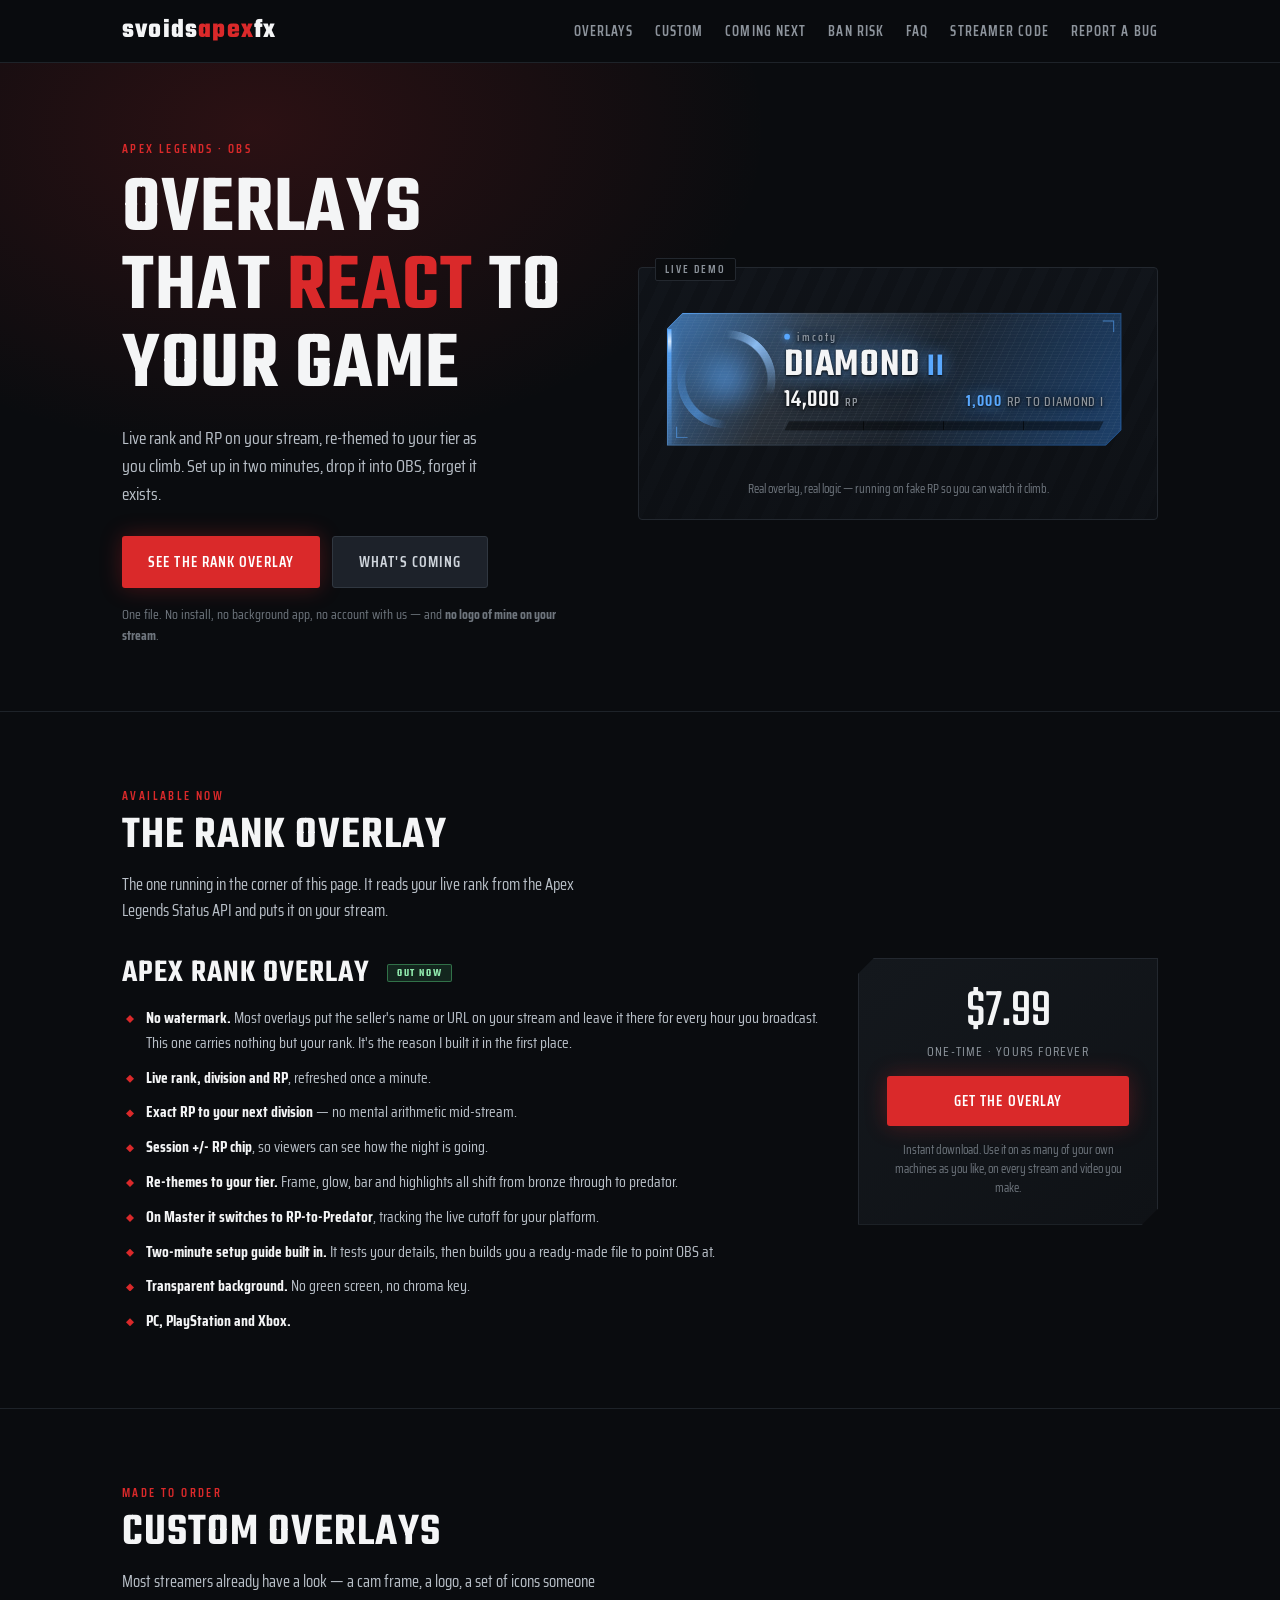
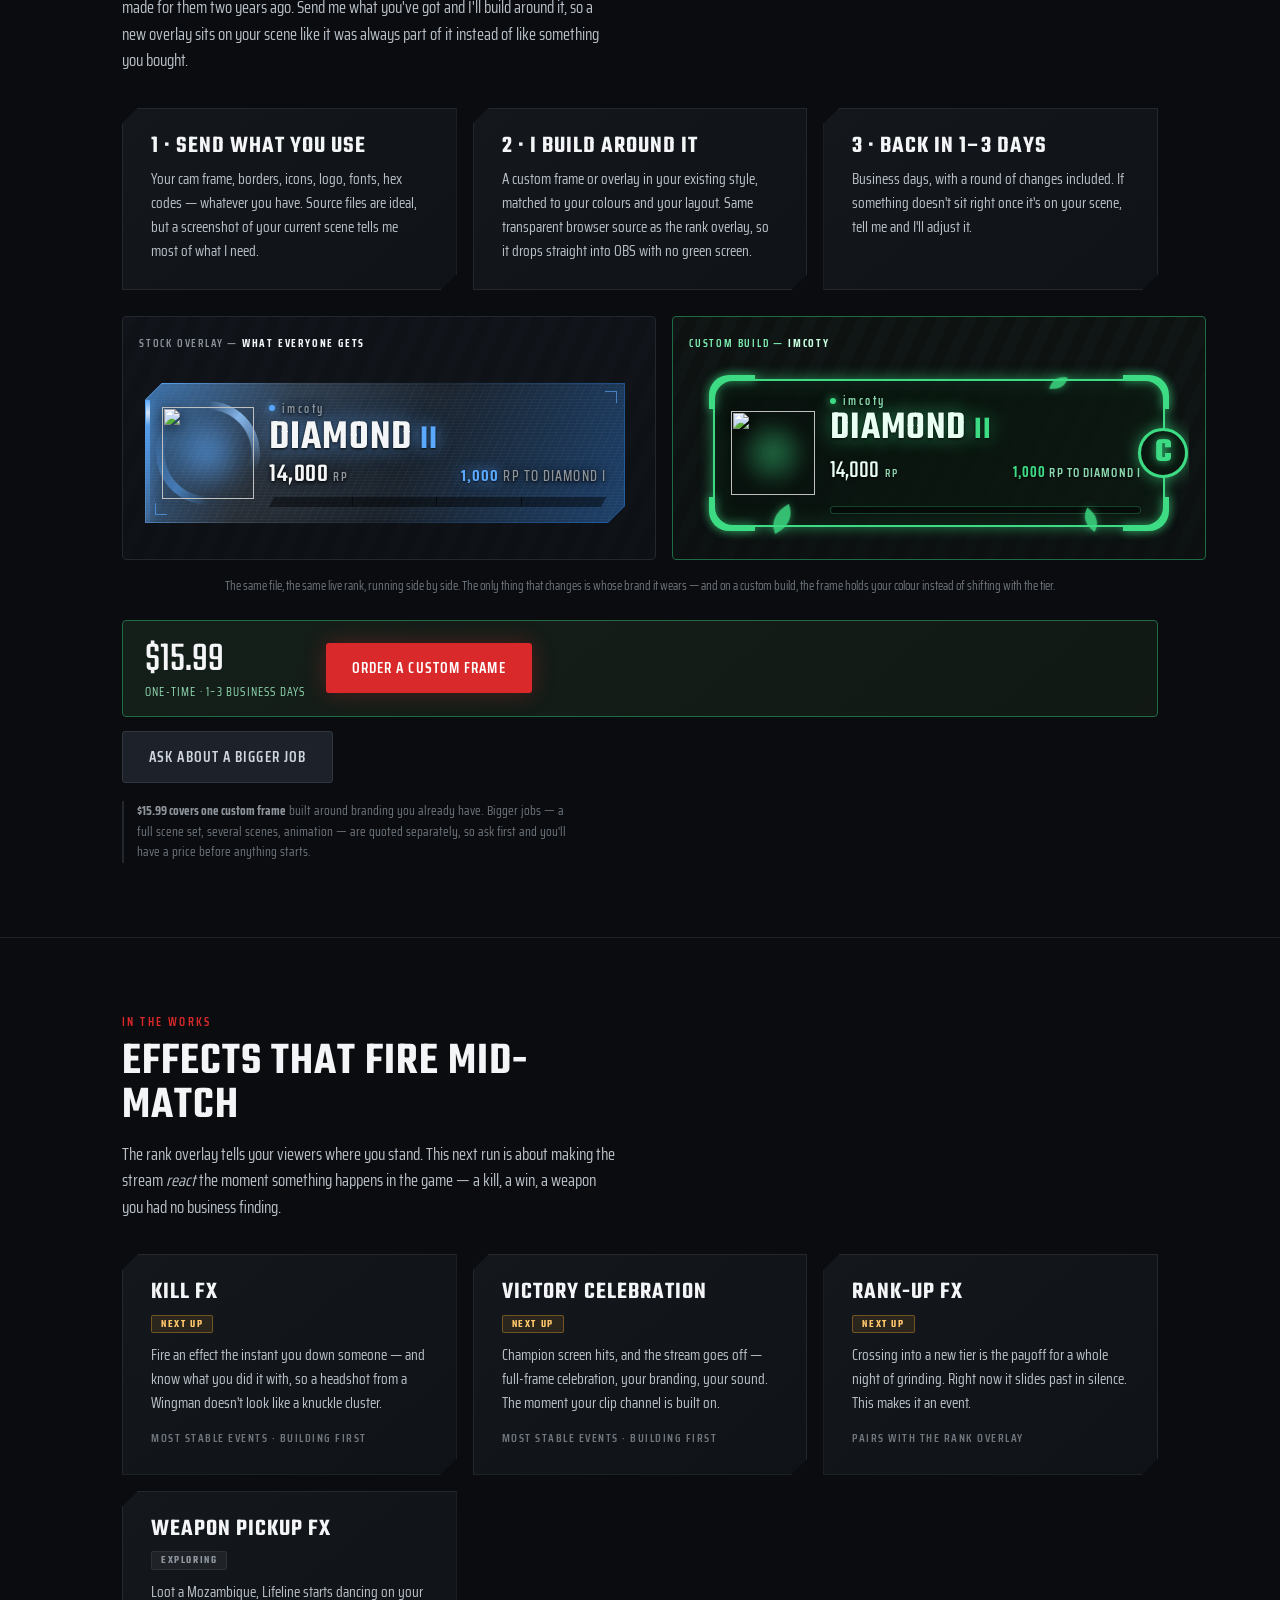
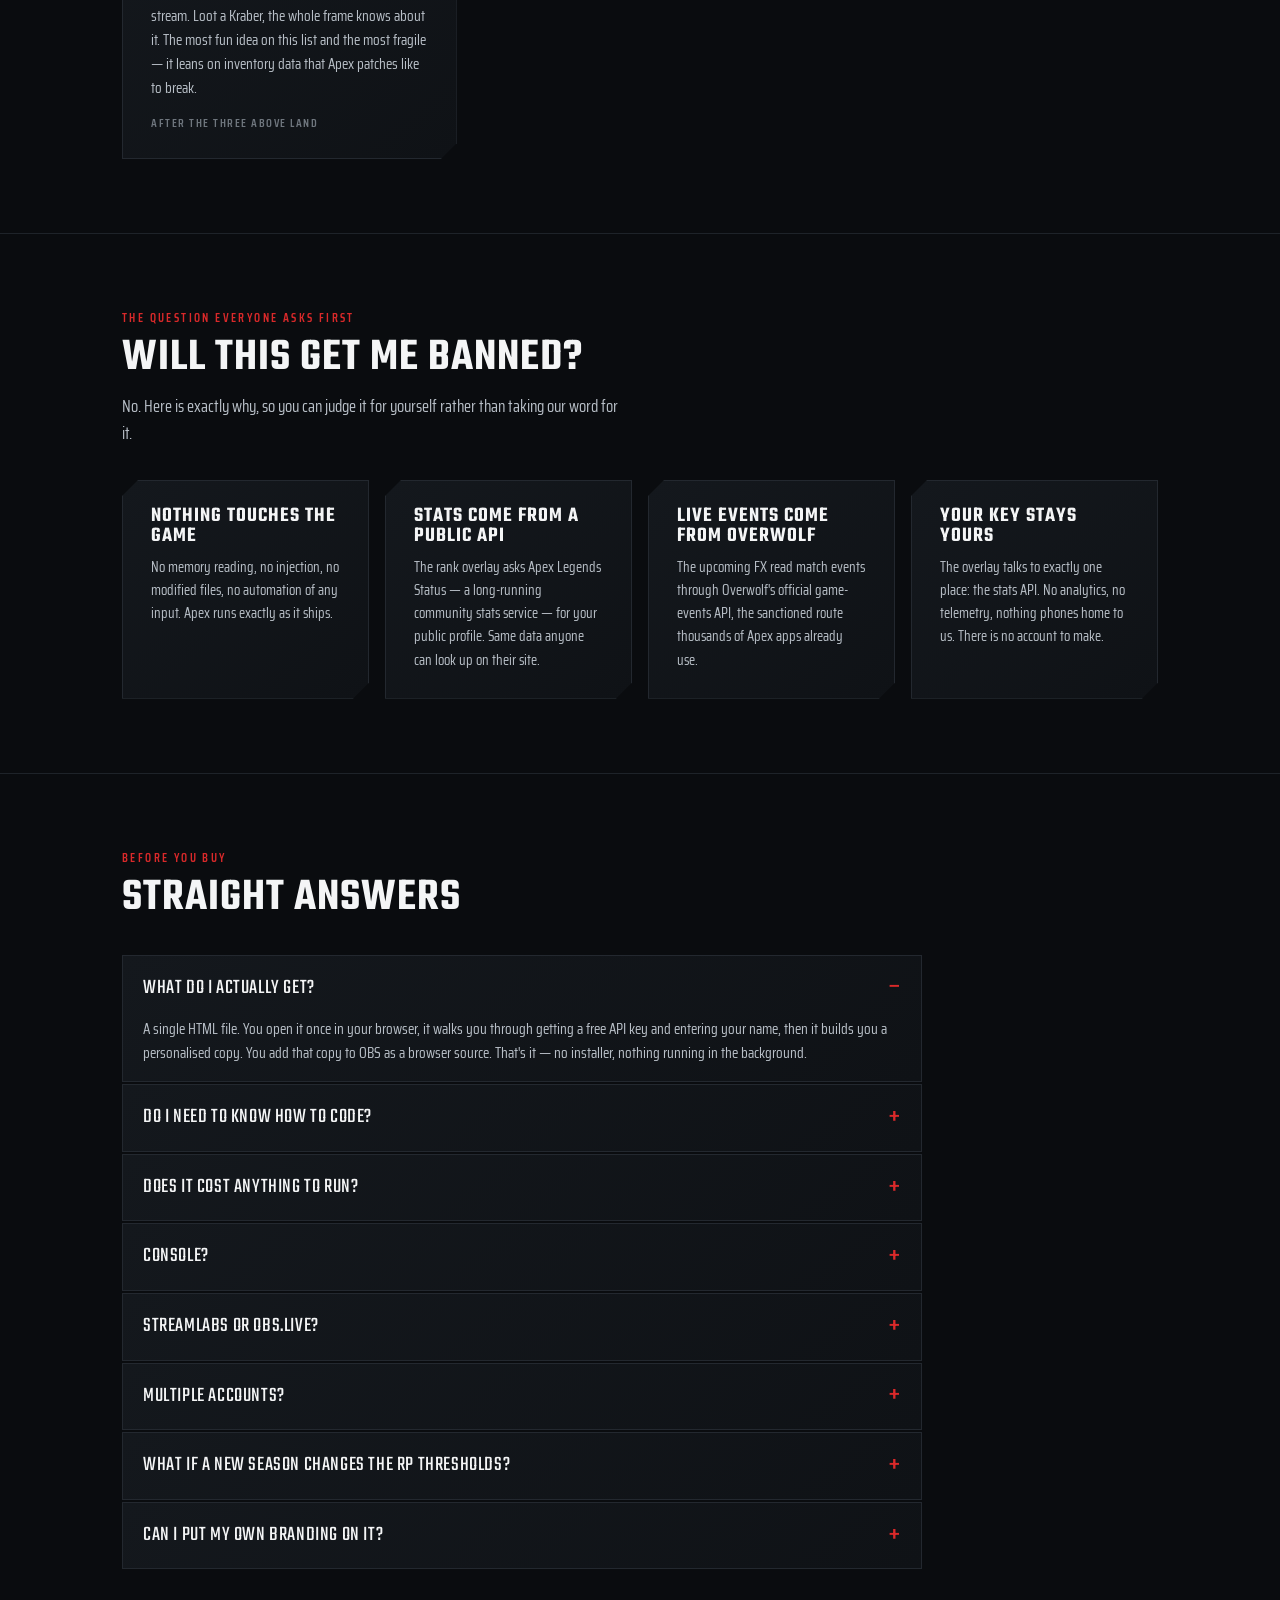
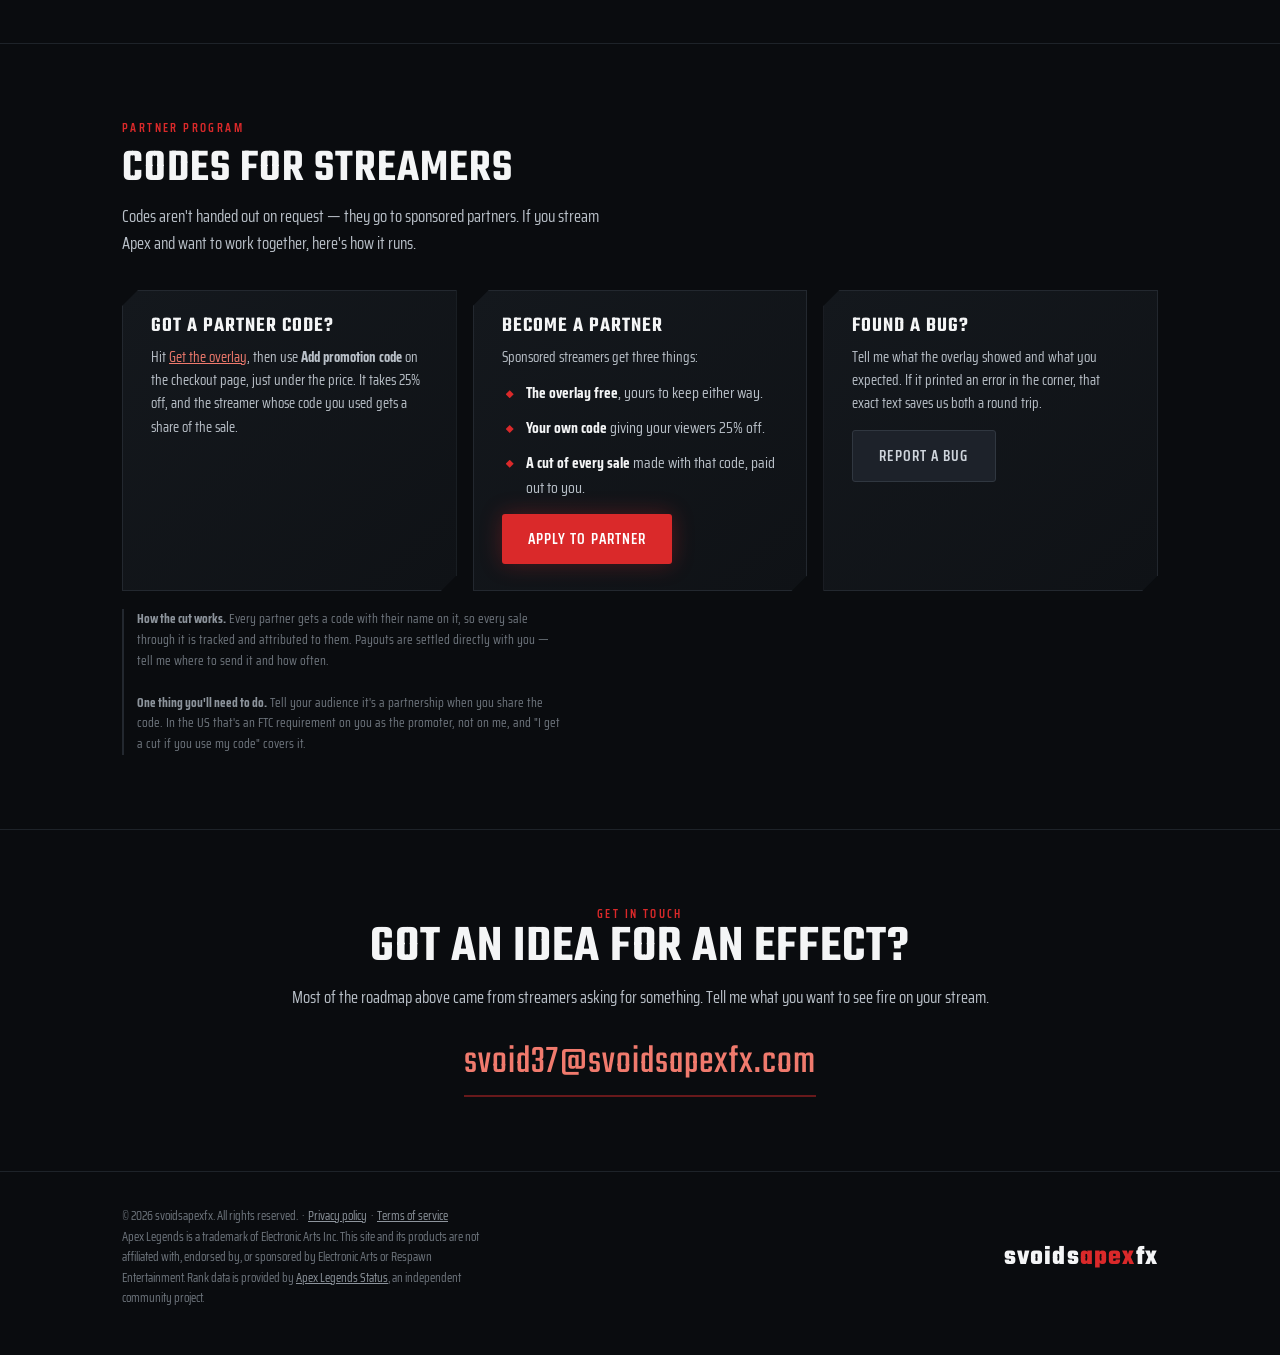
==== commit 30376681: "Vine grows both sides of the bar; +RP on the comparison overlays Sprouts now grow from both edges, s" ====
--- a/index.html
+++ b/index.html
@@ -863,6 +863,23 @@
   letter-spacing: 1.6px;
   color: #8fd9b0;
 }
+.coty-rp .cdelta {
+  font-family: var(--ui);
+  font-size: 11.5px;
+  font-weight: 700;
+  letter-spacing: .5px;
+  color: #b6ffd6;
+  background: rgba(61,220,132,.16);
+  border: 1px solid rgba(61,220,132,.4);
+  border-radius: 2px;
+  padding: 0 5px;
+  margin-left: 2px;
+  opacity: 0;
+  transform: translateX(-4px);
+  transition: opacity .4s ease, transform .4s ease;
+}
+.coty-rp .cdelta.on { opacity: 1; transform: none; }
+
 .coty-rp .n {
   margin-left: auto;
   font-family: var(--ui);
@@ -874,50 +891,63 @@
 }
 .coty-rp .n b { color: var(--coty); font-size: 14px; }
 
-/* The bar grows like a plant: each sprout opens as the fill passes it, so
-   the vine creeps outward along the track as RP climbs. Sprouts alternate
-   above and below and are staggered slightly so it reads organic rather
-   than like a row of ticks. */
+/* The bar grows like a plant: each sprout opens as the fill passes it, so the
+   vine creeps along the track as RP climbs.
+
+   Geometry, because the joins matter:
+   - .coty-sprout is a zero-size anchor pinned to the top or bottom EDGE of the
+     bar, so stems visibly emerge from the track rather than from inside it.
+   - Downward sprouts are the same shape flipped with scaleY(-1), so one set of
+     measurements serves both and nothing has to be mirrored by hand.
+   - .coty-arm carries the lean, so the whole stem-and-leaf tilts together.
+   - The leaf pivots about its stalk end (transform-origin near its base), not
+     its centre, so it stays attached to the stem tip at any angle.            */
 .coty-vine {
   position: absolute;
-  inset: -20px 0;
+  inset: 0;
+  overflow: visible;
   pointer-events: none;
-  overflow: visible;
-}
+}
+
 .coty-sprout {
   position: absolute;
-  top: 50%;
   width: 0; height: 0;
+  transform-origin: 0 0;
   opacity: 0;
-  transform: scale(.2) rotate(-8deg);
-  transform-origin: bottom center;
-  transition: opacity .5s ease, transform .65s cubic-bezier(.34,1.4,.5,1);
-}
-.coty-sprout.on { opacity: 1; transform: scale(1) rotate(0deg); }
-
+  transition: opacity .45s ease, transform .7s cubic-bezier(.34,1.35,.5,1);
+}
+.coty-sprout.up      { top: -1px; transform: scaleY(1)  scale(.12); }
+.coty-sprout.up.on   {            transform: scaleY(1)  scale(1); }
+.coty-sprout.down    { bottom: 1px; transform: scaleY(-1) scale(.12); }
+.coty-sprout.down.on {            transform: scaleY(-1) scale(1); }
+.coty-sprout.on { opacity: 1; }
+
+.coty-arm {
+  position: absolute;
+  left: 0; bottom: 0;
+  width: 0; height: 0;
+  transform-origin: 0 100%;
+}
 .coty-stem {
   position: absolute;
-  left: 0; bottom: 0;
-  width: 1.5px;
+  left: -1px; bottom: 0;
+  width: 2px;
+  border-radius: 2px;
   background: linear-gradient(var(--coty-lt), var(--coty));
-  box-shadow: 0 0 4px rgba(61,220,132,.7);
-  border-radius: 2px;
-}
-.coty-sprout svg {
+  box-shadow: 0 0 5px rgba(61,220,132,.75);
+}
+.coty-leafy {
   position: absolute;
+  left: 0;
   fill: var(--coty);
-  filter: drop-shadow(0 0 3px rgba(61,220,132,.65));
-}
-/* upward sprouts sit above the track, downward ones below */
-.coty-sprout.up   { transform-origin: bottom center; }
-.coty-sprout.down { transform-origin: top center; }
-.coty-sprout.down { transform: scale(.2) rotate(8deg); }
-.coty-sprout.down.on { transform: scale(1) rotate(0deg); }
+  filter: drop-shadow(0 0 3px rgba(61,220,132,.7));
+  transform-origin: 12% 92%;   /* the stalk end of the leaf path */
+}
 
 .coty-bar {
   position: relative;
   height: 8px;
-  margin-top: 8px;
+  margin-top: 15px;
   border-radius: 5px;
   background: rgba(0,0,0,.5);
   border: 1px solid rgba(61,220,132,.28);
@@ -1220,6 +1250,7 @@
                   <div class="rp-line">
                     <div class="rp-current">
                       <span id="s2Rp">0</span><span class="unit">RP</span>
+                      <span class="delta" id="s2Delta"></span>
                     </div>
                     <div class="rp-needed" id="s2Needed"></div>
                   </div>
@@ -1254,6 +1285,7 @@
                   <div class="coty-rank"><span id="cTier">MASTER</span><span class="d" id="cDiv"></span></div>
                   <div class="coty-rp">
                     <span id="cRp">0</span><span class="u">RP</span>
+                    <span class="cdelta" id="cDelta"></span>
                     <span class="n" id="cNeeded"></span>
                   </div>
                   <div class="coty-bar">
@@ -1768,35 +1800,71 @@
   }
 
   if (gain) {
-    const d = $("wDelta");
-    d.textContent = "+" + gain.toLocaleString();
-    d.classList.add("on", "up");
-    widget.classList.remove("flash");
-    void widget.offsetWidth;              // restart the animation
-    widget.classList.add("flash");
-    setTimeout(() => d.classList.remove("on"), 2400);
+    const label = "+" + gain.toLocaleString();
+
+    /* every widget on the page reports the same haul at the same moment */
+    const chips = [
+      { el: $("wDelta"),  cls: "on up" },
+      { el: $("s2Delta"), cls: "on up" },
+      { el: $("cDelta"),  cls: "on" }
+    ];
+    chips.forEach(c => {
+      if (!c.el) return;
+      c.el.textContent = label;
+      c.cls.split(" ").forEach(k => c.el.classList.add(k));
+      setTimeout(() => c.el.classList.remove("on"), 2400);
+    });
+
+    [widget, $("s2Widget")].forEach(w => {
+      if (!w) return;
+      w.classList.remove("flash");
+      void w.offsetWidth;                 // restart the animation
+      w.classList.add("flash");
+    });
   }
 }
 
-/* Build the vine once: a run of sprouts along the bar, alternating above and
-   below, each a stem plus one or two leaves. Sizes and angles vary so it does
-   not read as a repeating pattern. */
+/* Build the vine once.
+
+   Sprouts grow from BOTH edges of the track, sized to the room each side
+   actually has. Measured in the built widget: roughly 14px above the bar
+   before the RP line, and roughly 28px below before the shell clips. Upward
+   sprouts are therefore small shoots and downward ones carry thelonger growth,
+   with a second leaf on the longer stems so the vine thickens as it extends. */
 function buildVine() {
   const vine = $("cVine");
   vine.dataset.built = "1";
   const SPROUTS = [
-    { at:  6, up: true,  stem: 13, leaf: 11, tilt: -28 },
-    { at: 14, up: false, stem: 10, leaf:  9, tilt:  24 },
-    { at: 23, up: true,  stem: 17, leaf: 13, tilt: -16 },
-    { at: 32, up: false, stem: 13, leaf: 11, tilt:  32 },
-    { at: 41, up: true,  stem: 12, leaf: 10, tilt: -36 },
-    { at: 50, up: true,  stem: 20, leaf: 14, tilt:  -8 },
-    { at: 59, up: false, stem: 15, leaf: 12, tilt:  20 },
-    { at: 68, up: true,  stem: 14, leaf: 11, tilt: -30 },
-    { at: 77, up: false, stem: 11, leaf: 10, tilt:  28 },
-    { at: 86, up: true,  stem: 19, leaf: 14, tilt: -14 },
-    { at: 94, up: false, stem: 13, leaf: 11, tilt:  22 }
+    { at:  4, up: false, stem:  8, leaf: 10, lean:  -8, tilt: -32 },
+    { at: 11, up: true,  stem:  3, leaf:  6, lean:   6, tilt: -30 },
+    { at: 19, up: false, stem: 13, leaf: 12, lean:   5, tilt: -22, leaf2:  9, tilt2: 40 },
+    { at: 27, up: true,  stem:  3, leaf:  6, lean:  -7, tilt: -36 },
+    { at: 34, up: false, stem:  9, leaf: 11, lean:  -9, tilt: -35 },
+    { at: 42, up: true,  stem:  4, leaf:  7, lean:   4, tilt: -26 },
+    { at: 50, up: false, stem: 14, leaf: 12, lean:   3, tilt: -19, leaf2:  9, tilt2: 42 },
+    { at: 58, up: true,  stem:  3, leaf:  6, lean:  -5, tilt: -33 },
+    { at: 66, up: false, stem: 10, leaf: 11, lean:   7, tilt: -24 },
+    { at: 74, up: true,  stem:  4, leaf:  7, lean:   7, tilt: -28 },
+    { at: 82, up: false, stem: 13, leaf: 12, lean:  -6, tilt: -20, leaf2:  9, tilt2: 41 },
+    { at: 90, up: true,  stem:  3, leaf:  6, lean:  -6, tilt: -34 },
+    { at: 96, up: false, stem:  8, leaf: 10, lean:   5, tilt: -30 }
   ];
+
+  const LEAF_PATH = "M3 29C1 17 7 6 25 1c2 13-5 24-22 28z";
+
+  function makeLeaf(width, bottom, tilt) {
+    const leaf = document.createElementNS("http://www.w3.org/2000/svg", "svg");
+    leaf.setAttribute("viewBox", "0 0 28 30");
+    leaf.setAttribute("class", "coty-leafy");
+    leaf.style.width = width + "px";
+    leaf.style.height = Math.round(width * 30 / 28) + "px";
+    leaf.style.bottom = bottom + "px";
+    leaf.style.transform = "rotate(" + tilt + "deg)";
+    const path = document.createElementNS("http://www.w3.org/2000/svg", "path");
+    path.setAttribute("d", LEAF_PATH);
+    leaf.appendChild(path);
+    return leaf;
+  }
 
   SPROUTS.forEach(sp => {
     const el = document.createElement("span");
@@ -1804,24 +1872,19 @@
     el.style.left = sp.at + "%";
     el.dataset.at = sp.at;
 
+    const arm = document.createElement("span");
+    arm.className = "coty-arm";
+    arm.style.transform = "rotate(" + sp.lean + "deg)";
+
     const stem = document.createElement("span");
     stem.className = "coty-stem";
     stem.style.height = sp.stem + "px";
-    stem.style.bottom = sp.up ? "0" : "auto";
-    stem.style.top = sp.up ? "auto" : "0";
-    el.appendChild(stem);
-
-    const leaf = document.createElementNS("http://www.w3.org/2000/svg", "svg");
-    leaf.setAttribute("viewBox", "0 0 28 30");
-    leaf.style.width = sp.leaf + "px";
-    leaf.style.left = "-1px";
-    leaf.style[sp.up ? "bottom" : "top"] = (sp.stem - 3) + "px";
-    leaf.style.transform = "rotate(" + (sp.up ? sp.tilt : 180 - sp.tilt) + "deg)";
-    const path = document.createElementNS("http://www.w3.org/2000/svg", "path");
-    path.setAttribute("d", "M3 29C1 17 7 6 25 1c2 13-5 24-22 28z");
-    leaf.appendChild(path);
-    el.appendChild(leaf);
-
+    arm.appendChild(stem);
+
+    arm.appendChild(makeLeaf(sp.leaf, sp.stem - 2, sp.tilt));
+    if (sp.leaf2) arm.appendChild(makeLeaf(sp.leaf2, Math.round(sp.stem * 0.45), sp.tilt2));
+
+    el.appendChild(arm);
     vine.appendChild(el);
   });
 }
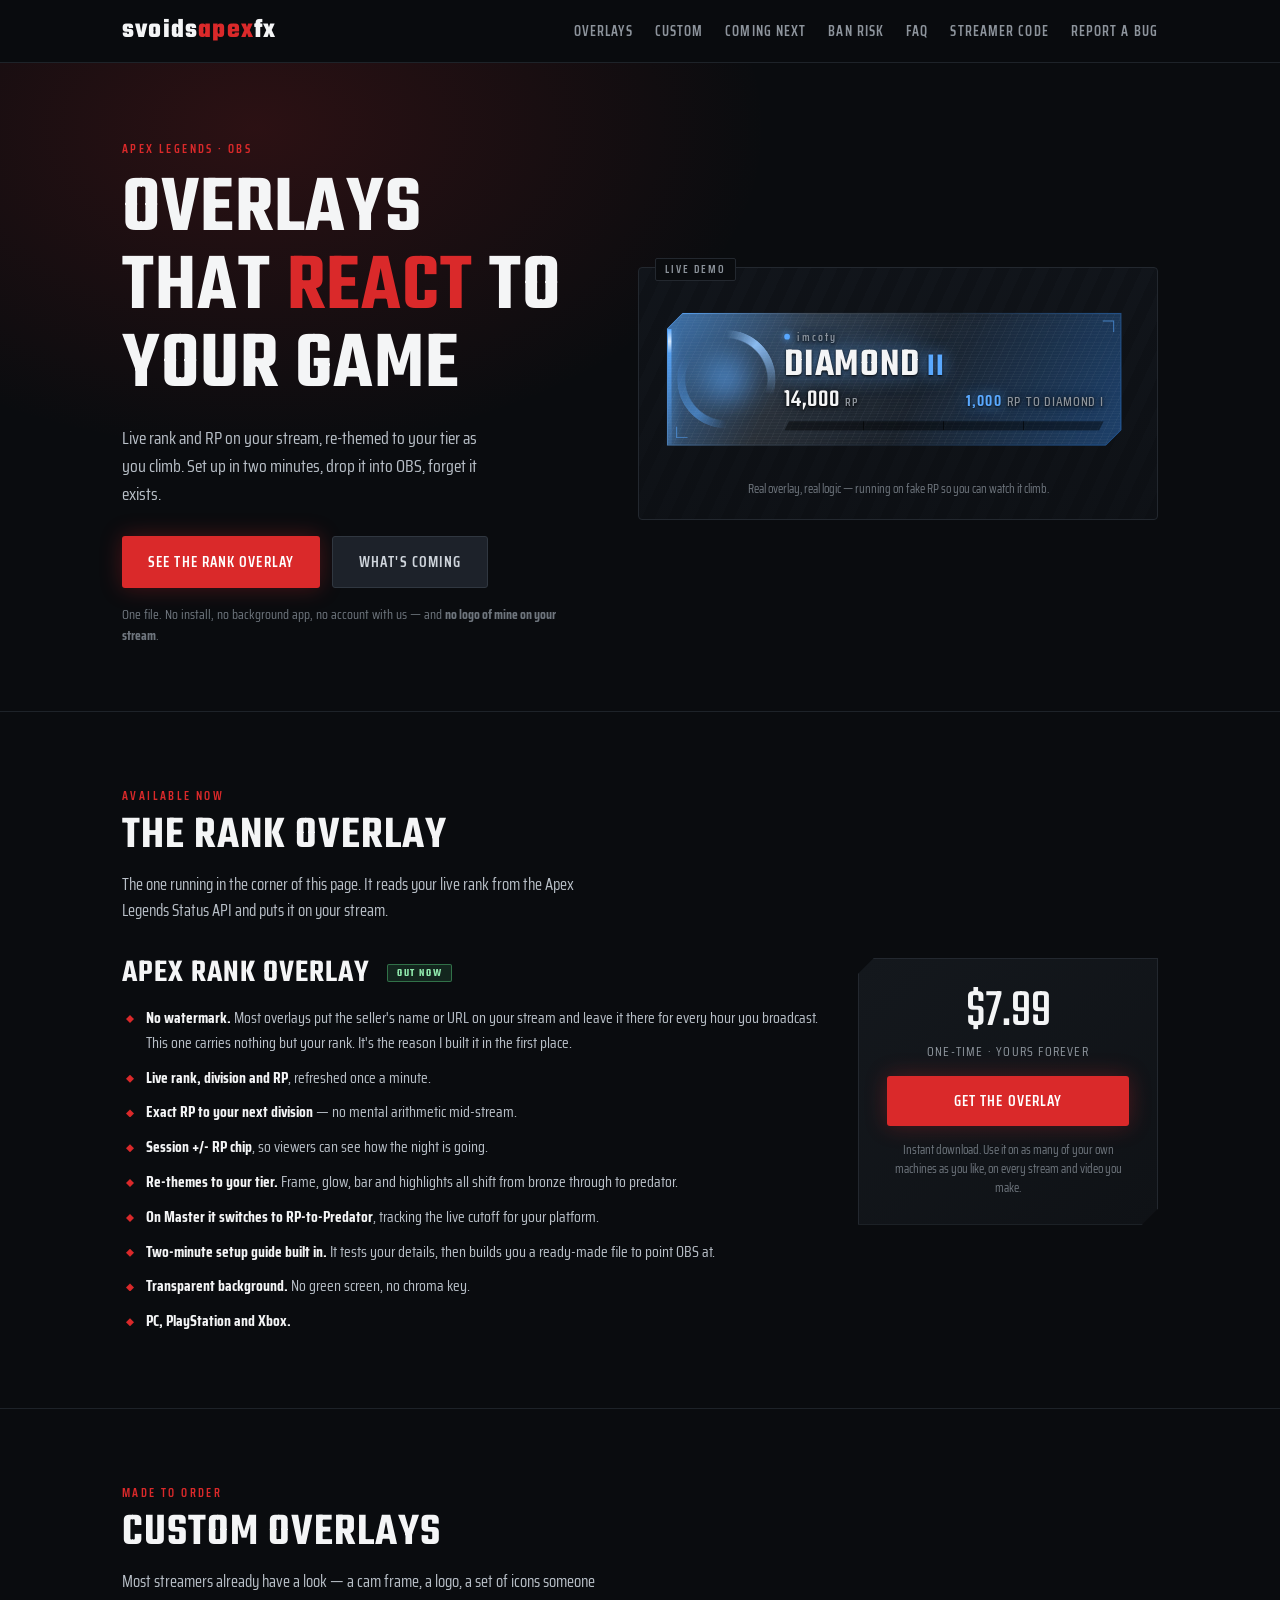
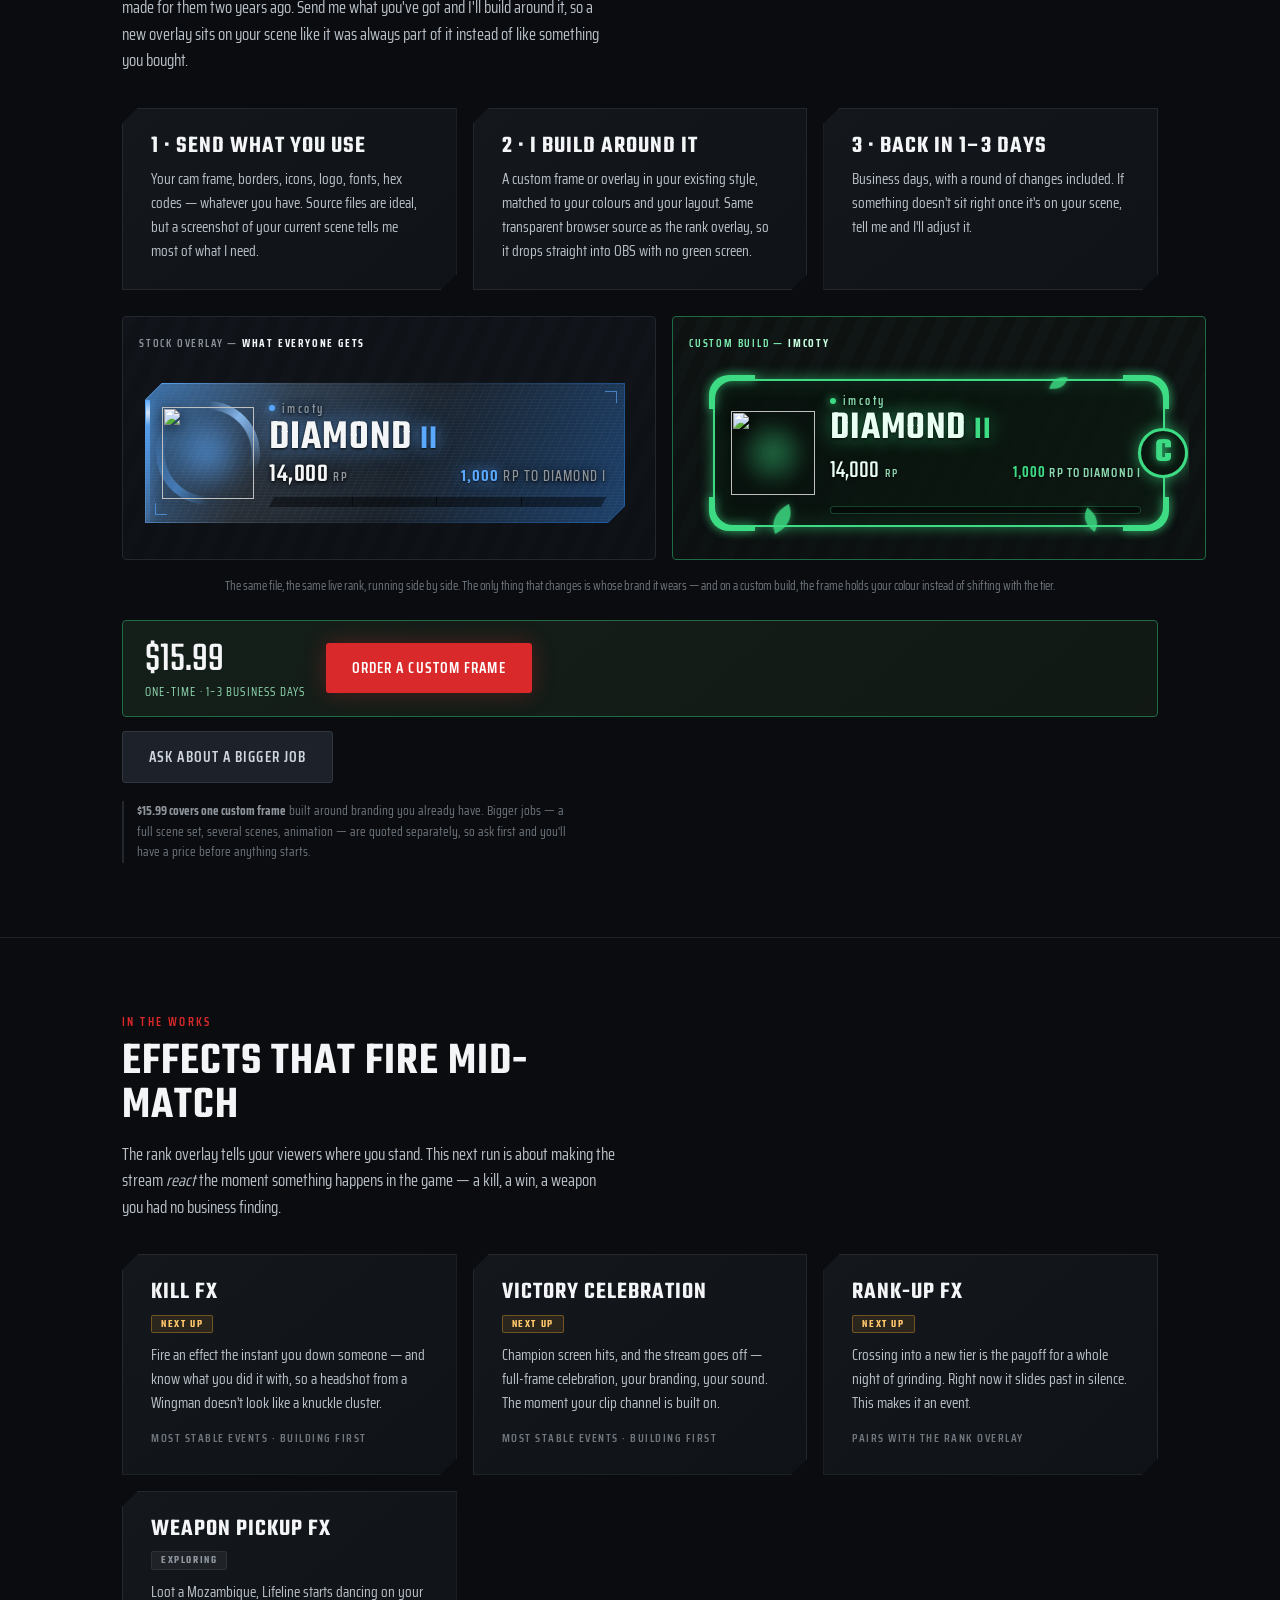
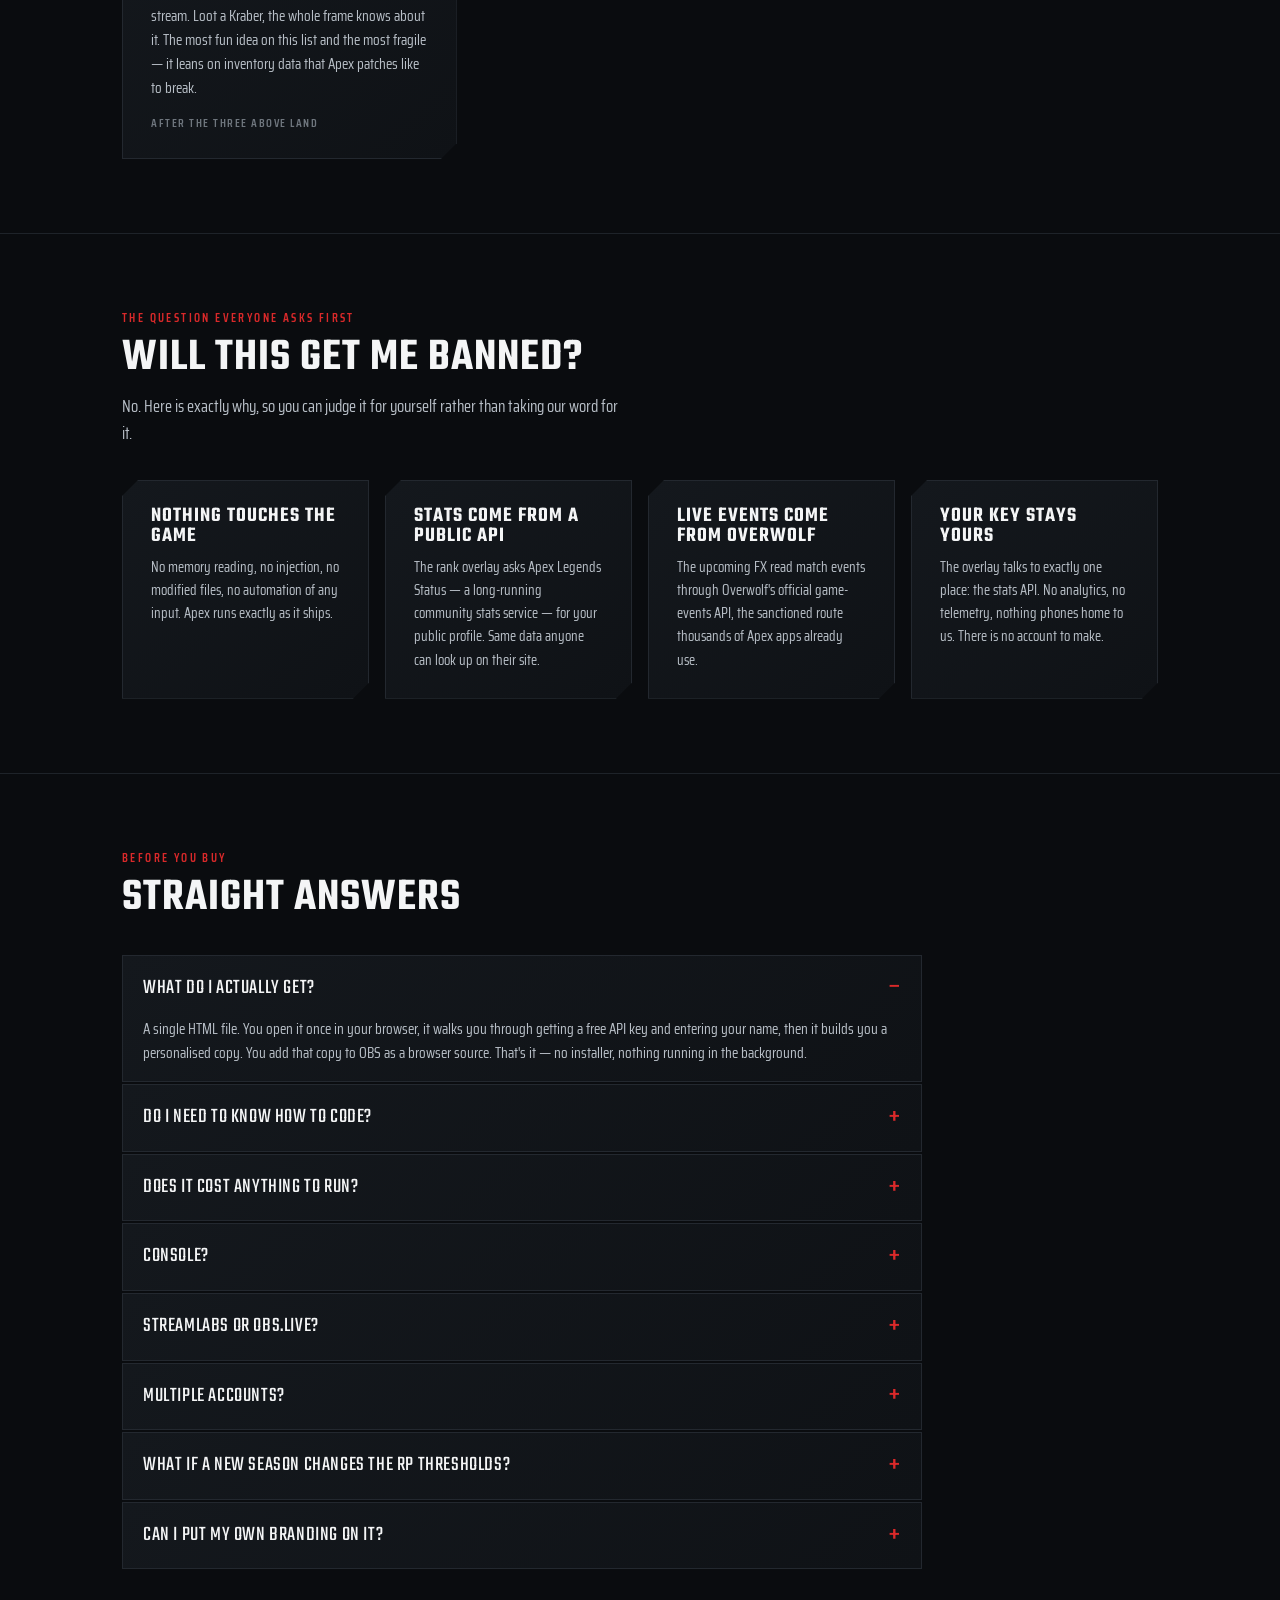
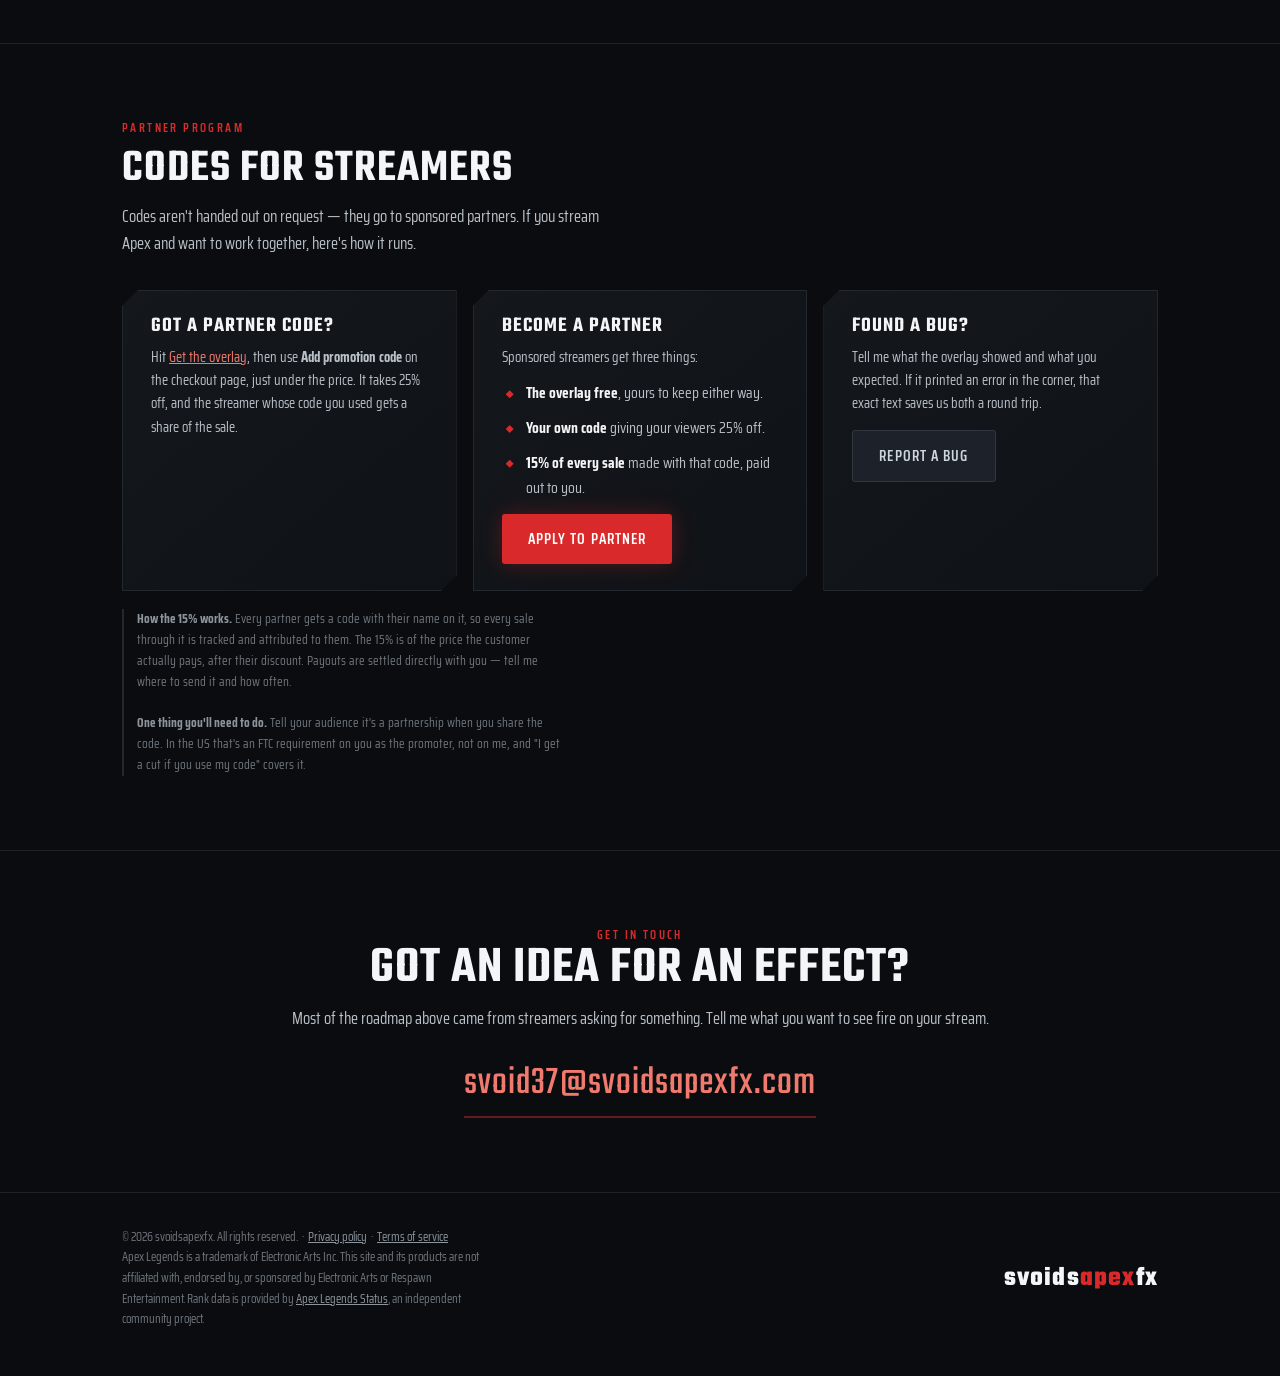
==== commit 4880c23f: "State the partner share as 15% Also pins down what the 15% is of — the price the customer actually p" ====
--- a/index.html
+++ b/index.html
@@ -1521,7 +1521,7 @@
         <ul class="feats" style="margin-top:12px">
           <li><b>The overlay free</b>, yours to keep either way.</li>
           <li><b>Your own code</b> giving your viewers 25% off.</li>
-          <li><b>A cut of every sale</b> made with that code, paid out to you.</li>
+          <li><b>15% of every sale</b> made with that code, paid out to you.</li>
         </ul>
         <p style="margin-top:14px">
           <a class="btn primary" href="mailto:svoid37@svoidsapexfx.com?subject=Partner%20application&amp;body=Channel%20link%3A%0APlatform%20%28Twitch%20%2F%20YouTube%20%2F%20Kick%29%3A%0ARoughly%20how%20many%20people%20watch%3A%0AIn-game%20name%20and%20platform%3A%0AAnything%20else%20I%20should%20know%3A%0A">Apply to partner</a>
@@ -1541,9 +1541,10 @@
     </div>
 
     <p class="fineprint">
-      <b>How the cut works.</b> Every partner gets a code with their name on it, so every
-      sale through it is tracked and attributed to them. Payouts are settled directly with
-      you — tell me where to send it and how often.
+      <b>How the 15% works.</b> Every partner gets a code with their name on it, so every
+      sale through it is tracked and attributed to them. The 15% is of the price the
+      customer actually pays, after their discount. Payouts are settled directly with you —
+      tell me where to send it and how often.
       <br><br>
       <b>One thing you'll need to do.</b> Tell your audience it's a partnership when you
       share the code. In the US that's an FTC requirement on you as the promoter, not on me,
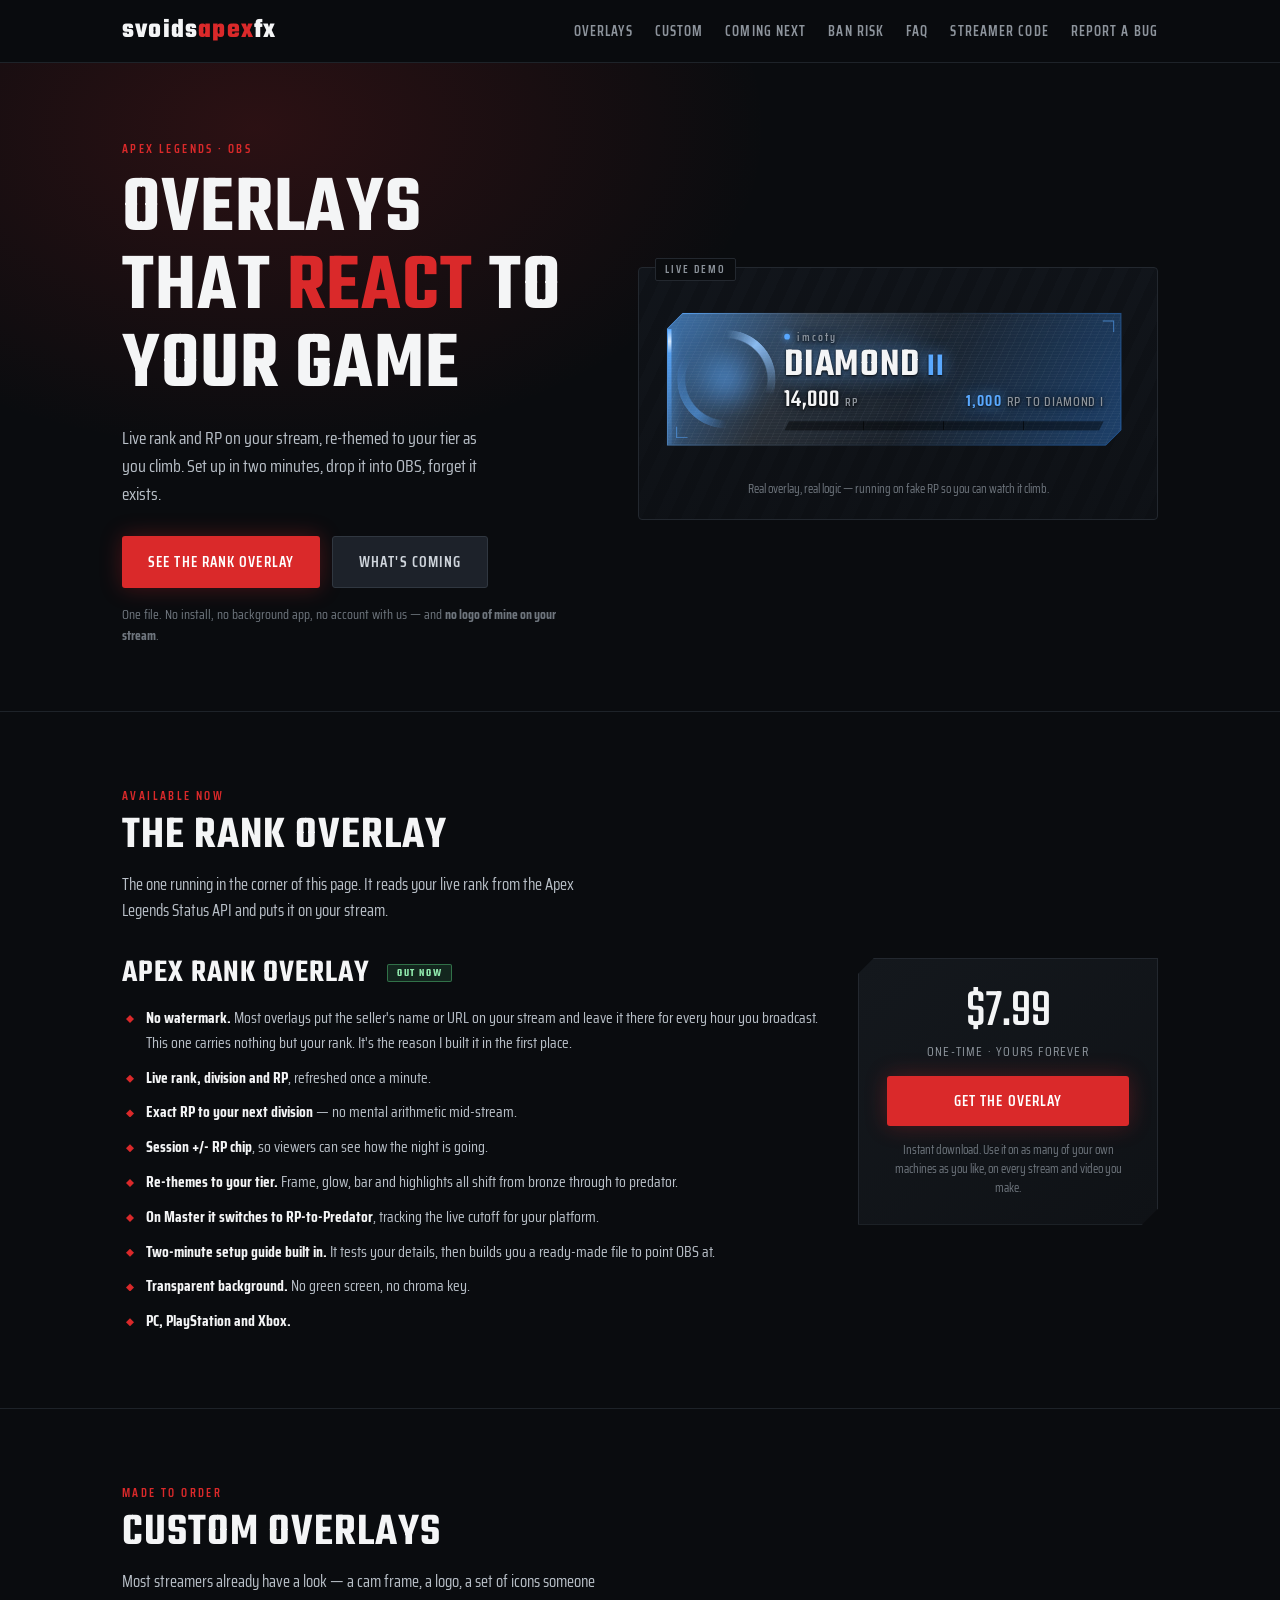
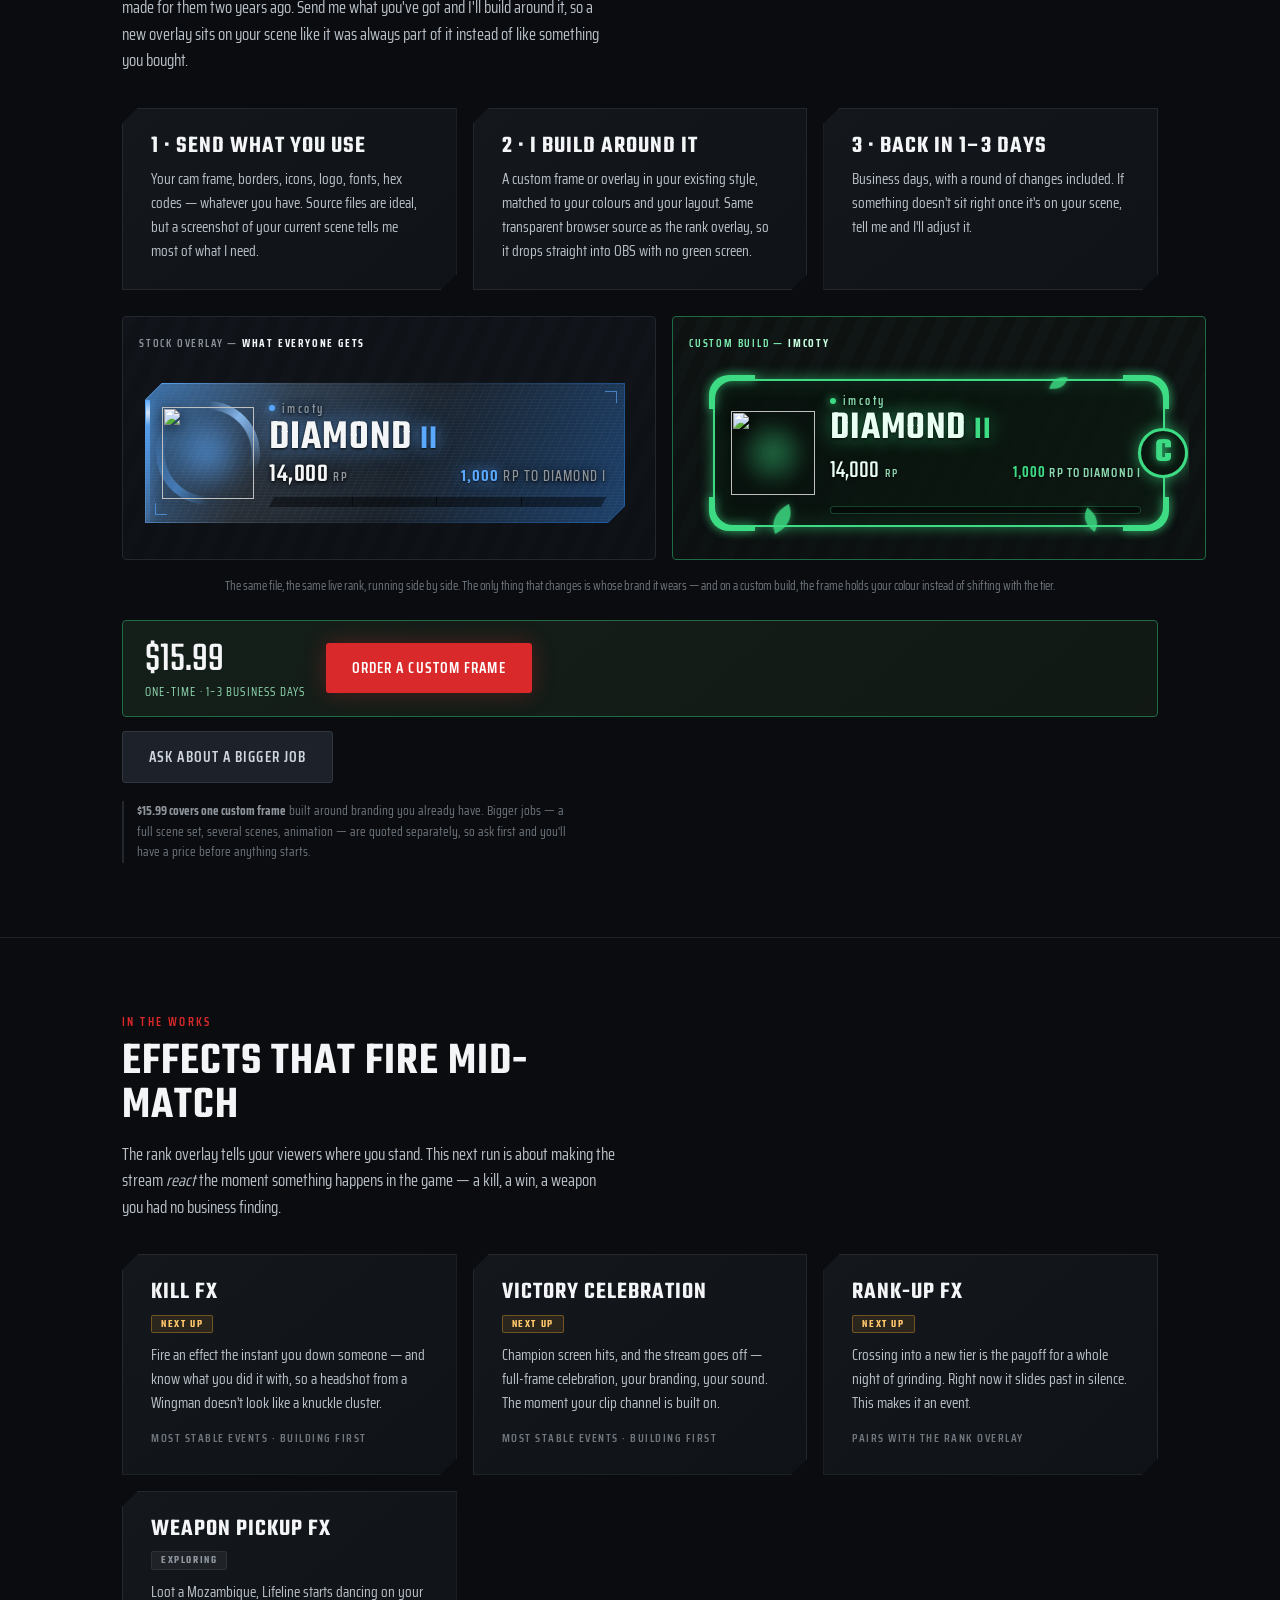
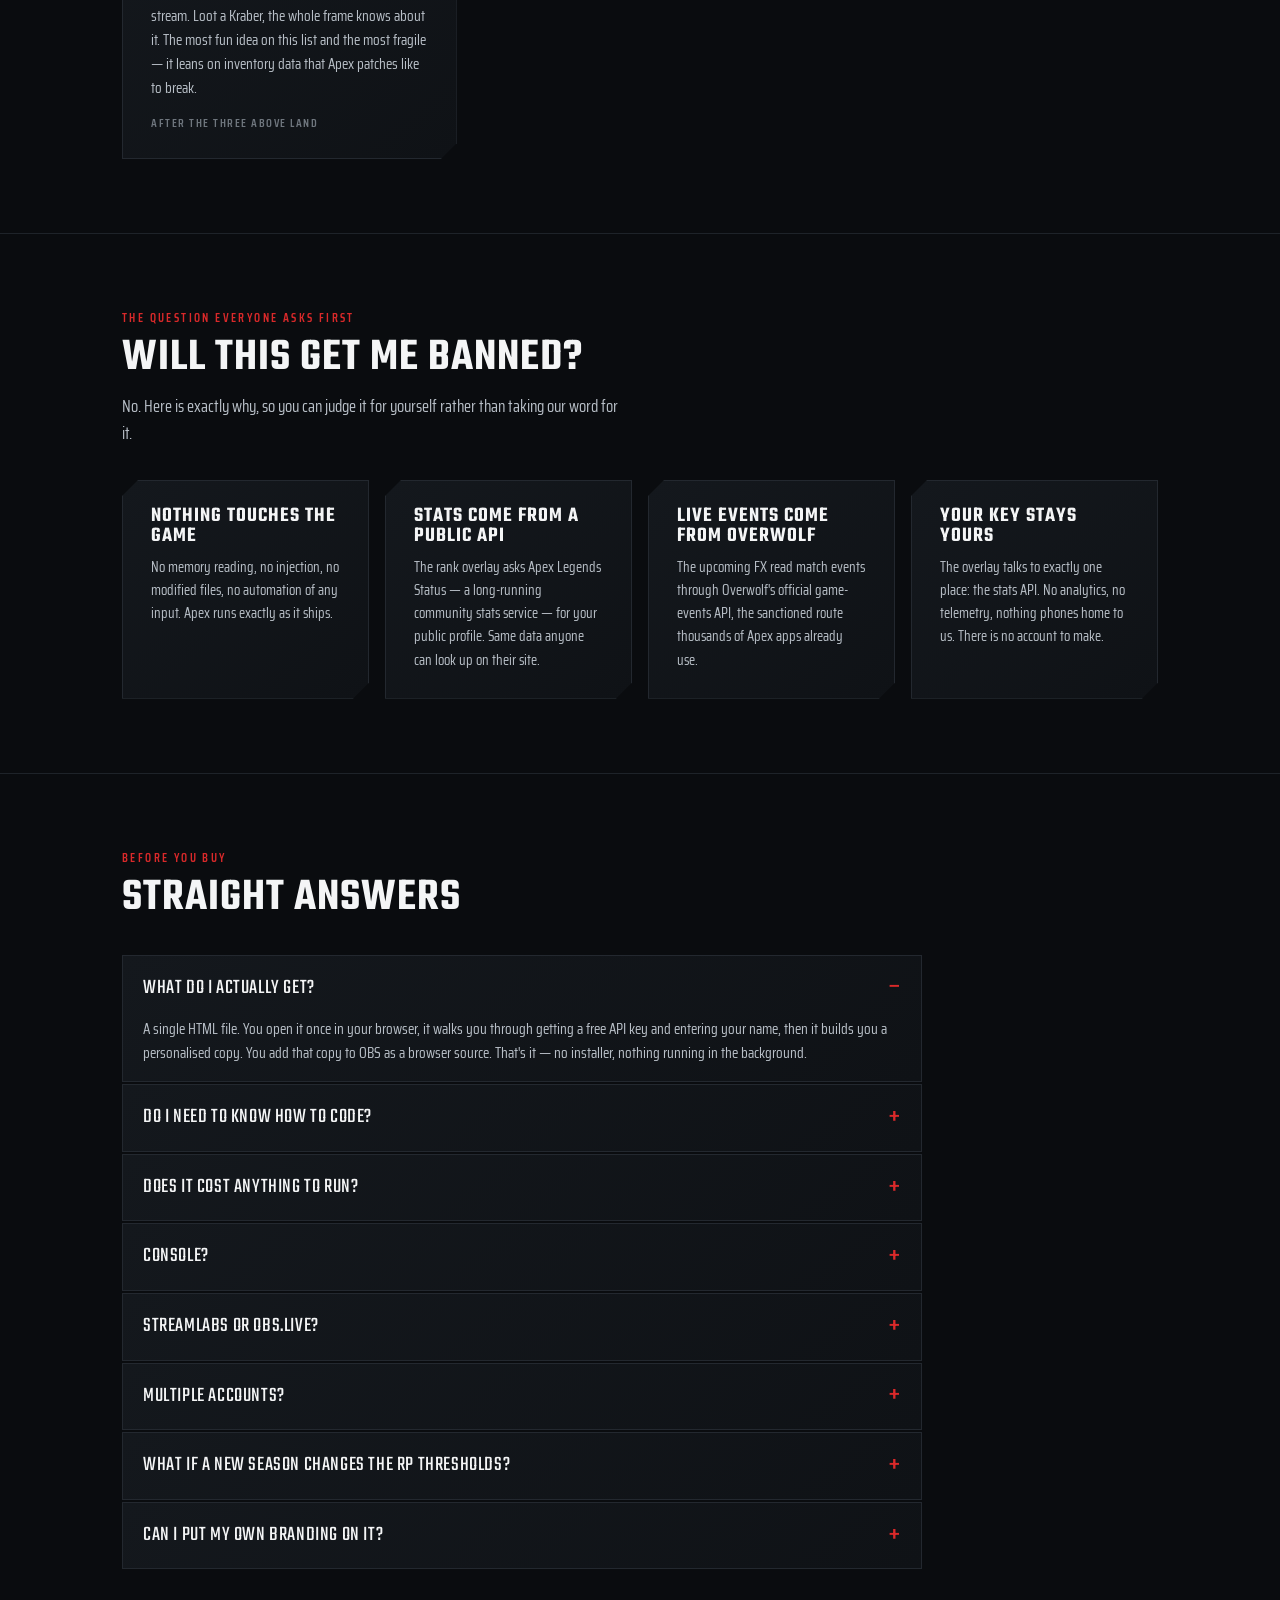
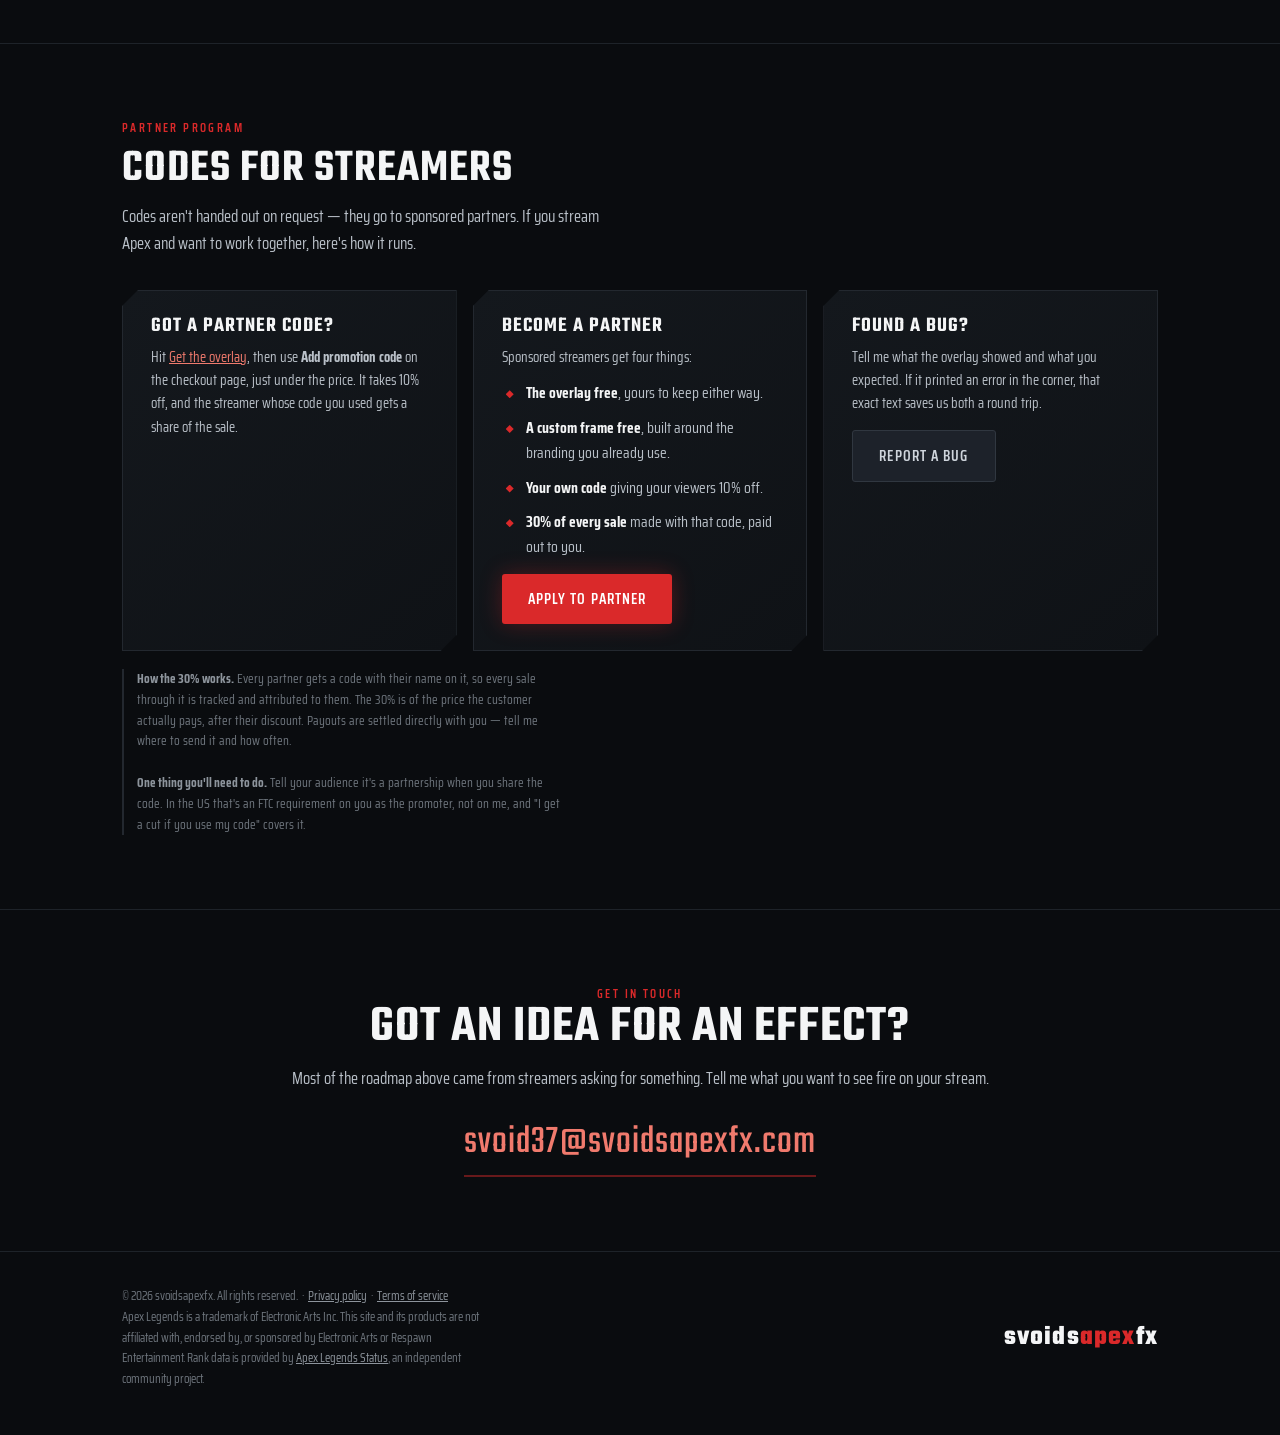
==== commit d2dc1c96: "Rebalance the partner deal: 10% off for viewers, 30% commission At $7.99 the commission percentage w" ====
--- a/index.html
+++ b/index.html
@@ -1510,18 +1510,19 @@
         <h3>Got a partner code?</h3>
         <p>
           Hit <a href="#overlays">Get the overlay</a>, then use <b>Add promotion code</b>
-          on the checkout page, just under the price. It takes 25% off, and the streamer
+          on the checkout page, just under the price. It takes 10% off, and the streamer
           whose code you used gets a share of the sale.
         </p>
       </div>
 
       <div class="panel">
         <h3>Become a partner</h3>
-        <p>Sponsored streamers get three things:</p>
+        <p>Sponsored streamers get four things:</p>
         <ul class="feats" style="margin-top:12px">
           <li><b>The overlay free</b>, yours to keep either way.</li>
-          <li><b>Your own code</b> giving your viewers 25% off.</li>
-          <li><b>15% of every sale</b> made with that code, paid out to you.</li>
+          <li><b>A custom frame free</b>, built around the branding you already use.</li>
+          <li><b>Your own code</b> giving your viewers 10% off.</li>
+          <li><b>30% of every sale</b> made with that code, paid out to you.</li>
         </ul>
         <p style="margin-top:14px">
           <a class="btn primary" href="mailto:svoid37@svoidsapexfx.com?subject=Partner%20application&amp;body=Channel%20link%3A%0APlatform%20%28Twitch%20%2F%20YouTube%20%2F%20Kick%29%3A%0ARoughly%20how%20many%20people%20watch%3A%0AIn-game%20name%20and%20platform%3A%0AAnything%20else%20I%20should%20know%3A%0A">Apply to partner</a>
@@ -1541,8 +1542,8 @@
     </div>
 
     <p class="fineprint">
-      <b>How the 15% works.</b> Every partner gets a code with their name on it, so every
-      sale through it is tracked and attributed to them. The 15% is of the price the
+      <b>How the 30% works.</b> Every partner gets a code with their name on it, so every
+      sale through it is tracked and attributed to them. The 30% is of the price the
       customer actually pays, after their discount. Payouts are settled directly with you —
       tell me where to send it and how often.
       <br><br>
